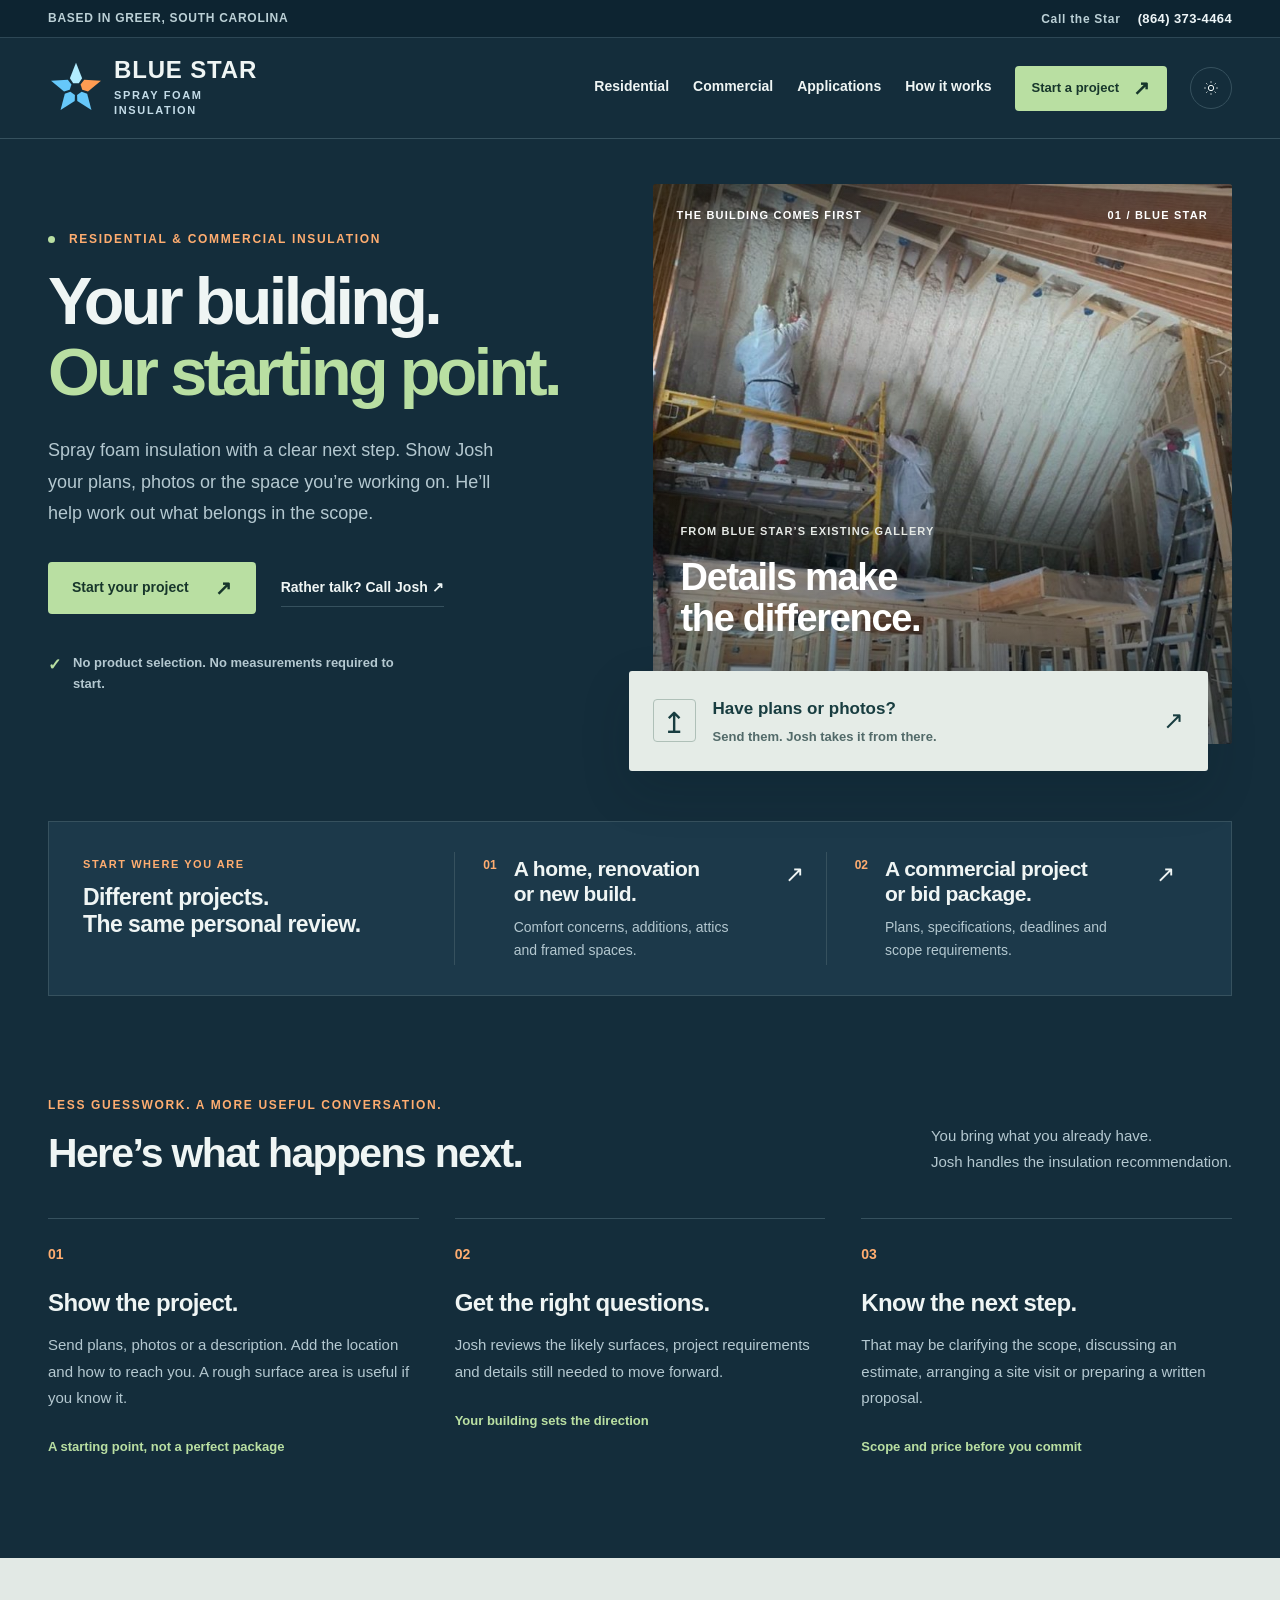
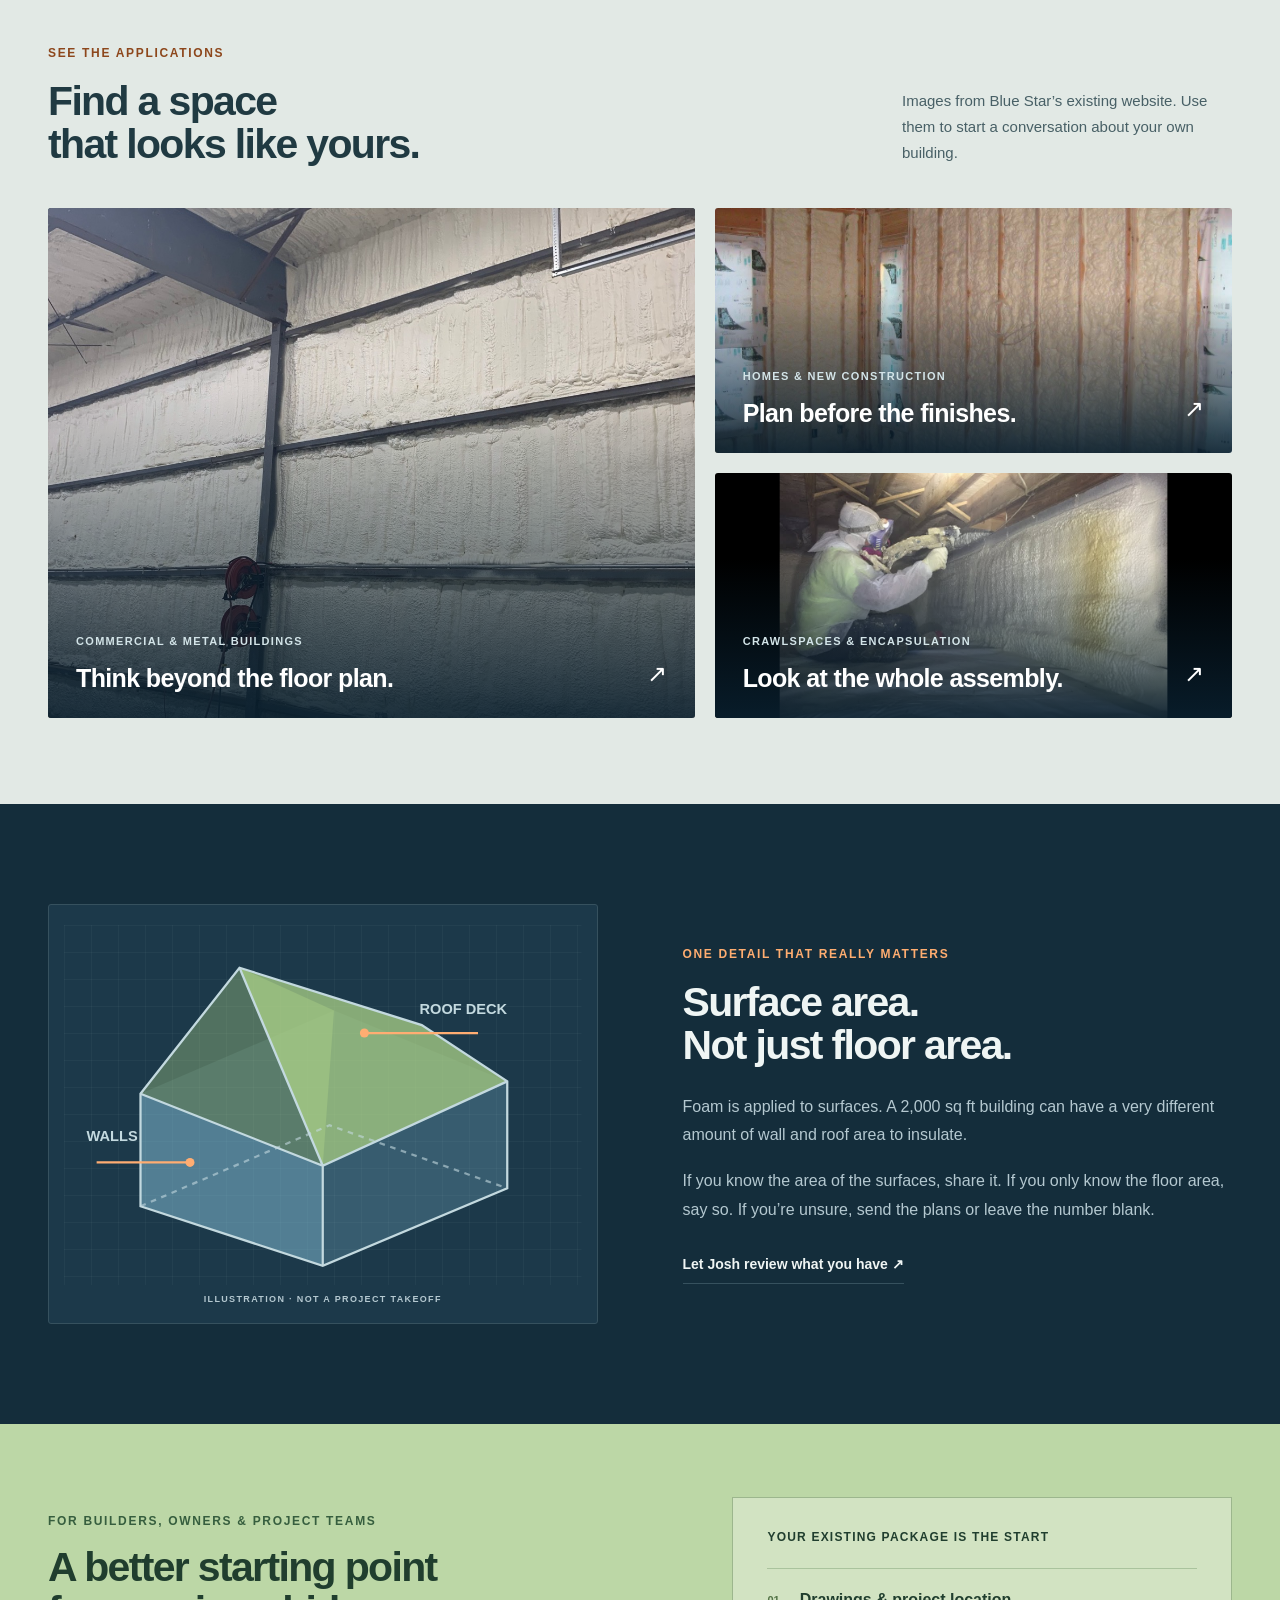
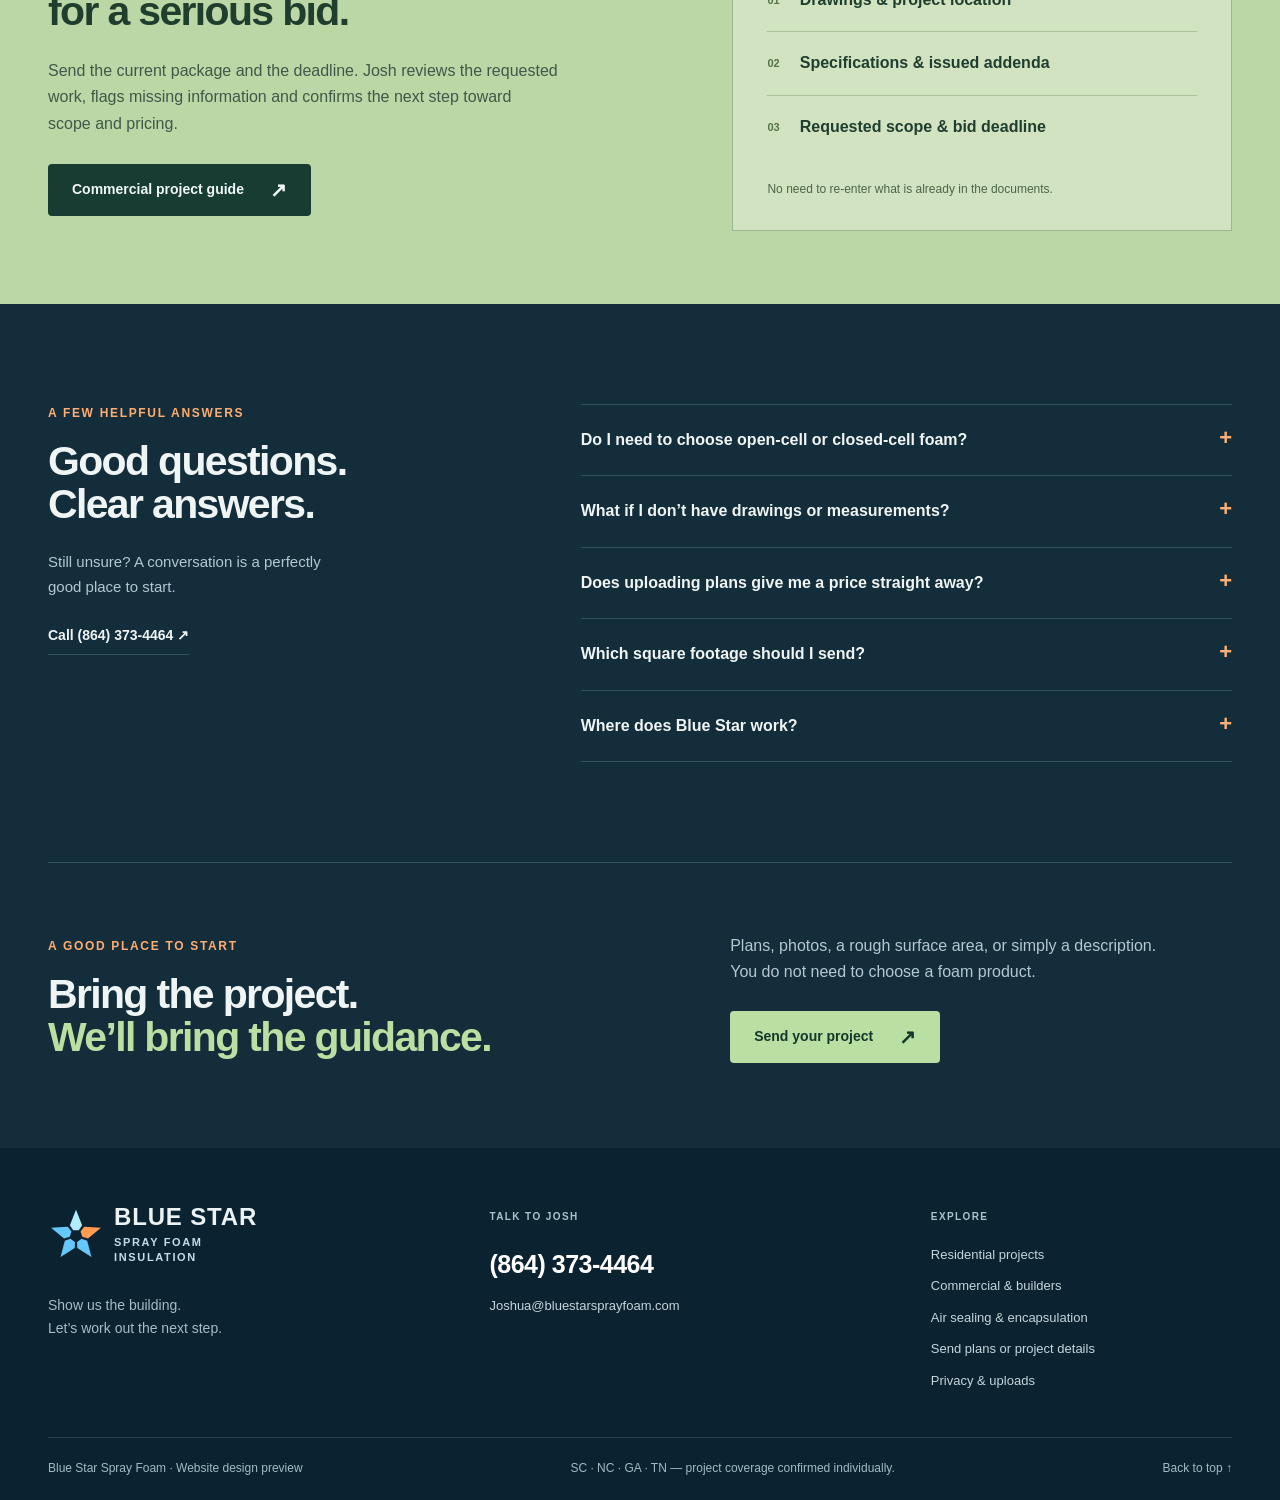
==== index.html @ 6551e92a "Build project-focused Blue Star website preview" ====
<!doctype html><html lang="en" data-theme="dark"><head><meta charset="utf-8"><meta name="viewport" content="width=device-width,initial-scale=1"><meta name="robots" content="noindex,nofollow"><meta name="theme-color" content="#142d3b"><title>Your building. Our starting point. | Blue Star Spray Foam Insulation</title><meta name="description" content="Spray foam insulation for homes and commercial projects. Send plans, photos or a description for Josh to review."><link rel="icon" href="assets/icon.svg"><link rel="stylesheet" href="styles.css"><link rel="canonical" href="https://cmcnosky.github.io/blue-star-spray-foam-preview/"><meta property="og:title" content="Your building. Our starting point. | Blue Star"><meta property="og:description" content="Spray foam insulation for homes and commercial projects. Send plans, photos or a description for Josh to review."><meta property="og:type" content="website"><meta property="og:image" content="https://cmcnosky.github.io/blue-star-spray-foam-preview/assets/share.png"><meta property="og:url" content="https://cmcnosky.github.io/blue-star-spray-foam-preview/"><meta name="twitter:card" content="summary_large_image"><script>try{if(localStorage.getItem('bs-preview-theme')==='light')document.documentElement.dataset.theme='light'}catch(e){}</script><script src="site.js" defer></script></head><body><a class="skip" href="#main">Skip to content</a><div class="utility"><div class="wrap"><span>BASED IN GREER, SOUTH CAROLINA</span><a href="tel:+18643734464">Call the Star <b>(864) 373-4464</b></a></div></div><header class="site-header"><div class="wrap nav-row"><a class="brand" href="./" aria-label="Blue Star Spray Foam Insulation home"><svg class="brand-mark" viewBox="0 0 64 64" aria-hidden="true"><path class="ray ray-0" d="M32 3 39 20.876 35.2 26.5 28.8 26.5 25 20.876Z" transform="rotate(0 32 33)"/><path class="ray ray-1" d="M32 3 39 20.876 35.2 26.5 28.8 26.5 25 20.876Z" transform="rotate(72 32 33)"/><path class="ray ray-2" d="M32 3 39 20.876 35.2 26.5 28.8 26.5 25 20.876Z" transform="rotate(144 32 33)"/><path class="ray ray-3" d="M32 3 39 20.876 35.2 26.5 28.8 26.5 25 20.876Z" transform="rotate(216 32 33)"/><path class="ray ray-4" d="M32 3 39 20.876 35.2 26.5 28.8 26.5 25 20.876Z" transform="rotate(288 32 33)"/></svg><span class="brand-words"><strong>BLUE STAR</strong><span>SPRAY FOAM<br>INSULATION</span></span></a><nav id="main-nav" aria-label="Main navigation"><a href="residential.html">Residential</a><a href="commercial.html">Commercial</a><a href="./#applications">Applications</a><a href="./#process">How it works</a><a class="mobile-project" href="project.html">Start your project ↗</a></nav><a class="button primary" href="project.html">Start a project <span aria-hidden="true">↗</span></a><button class="theme-toggle" aria-label="Use light colors" title="Change color theme"><svg viewBox="0 0 24 24" aria-hidden="true"><circle cx="12" cy="12" r="4"/><path d="M12 2v2m0 16v2M2 12h2m16 0h2M5 5l1.5 1.5m11 11L19 19M5 19l1.5-1.5m11-11L19 5"/></svg></button><button class="menu-toggle" aria-expanded="false" aria-controls="main-nav" aria-label="Open navigation"><span></span><span></span></button></div></header><main id="main"><div id="top"></div><section class="hero wrap"><div class="hero-copy"><p class="eyebrow"><i></i> RESIDENTIAL & COMMERCIAL INSULATION</p><h1>Your building.<br><span>Our starting point.</span></h1><p class="hero-lead">Spray foam insulation with a clear next step. Show Josh your plans, photos or the space you’re working on. He’ll help work out what belongs in the scope.</p><div class="actions"><a class="button primary" href="project.html">Start your project <span aria-hidden="true">↗</span></a><a class="text-link" href="tel:+18643734464">Rather talk? Call Josh ↗</a></div><div class="hero-note"><span class="check">✓</span><p>No product selection. No measurements required to start.</p></div></div><div class="hero-visual"><img src="assets/application.jpg" alt="Spray foam application in a tall timber-framed interior" width="1024" height="768" fetchpriority="high"><div class="photo-top"><span>THE BUILDING COMES FIRST</span><span>01 / BLUE STAR</span></div><div class="photo-bottom"><span>FROM BLUE STAR’S EXISTING GALLERY</span><strong>Details make<br>the difference.</strong></div><a class="photo-prompt" href="project.html"><span class="document-icon" aria-hidden="true">↥</span><span><b>Have plans or photos?</b><small>Send them. Josh takes it from there.</small></span><span aria-hidden="true">↗</span></a></div></section><section class="path-band wrap" aria-labelledby="path-title"><div class="path-intro"><p class="eyebrow">START WHERE YOU ARE</p><h2 id="path-title">Different projects.<br>The same personal review.</h2></div><a class="path-option" href="residential.html"><span class="path-num">01</span><div><h3>A home, renovation<br>or new build.</h3><p>Comfort concerns, additions, attics and framed spaces.</p></div><span aria-hidden="true">↗</span></a><a class="path-option" href="commercial.html"><span class="path-num">02</span><div><h3>A commercial project<br>or bid package.</h3><p>Plans, specifications, deadlines and scope requirements.</p></div><span aria-hidden="true">↗</span></a></section><section class="section wrap" id="process"><div class="section-heading"><div><p class="eyebrow">LESS GUESSWORK. A MORE USEFUL CONVERSATION.</p><h2>Here’s what happens next.</h2></div><p>You bring what you already have.<br>Josh handles the insulation recommendation.</p></div><div class="process-grid"><article><span class="step-no">01</span><h3>Show the project.</h3><p>Send plans, photos or a description. Add the location and how to reach you. A rough surface area is useful if you know it.</p><span class="process-tag">A starting point, not a perfect package</span></article><article><span class="step-no">02</span><h3>Get the right questions.</h3><p>Josh reviews the likely surfaces, project requirements and details still needed to move forward.</p><span class="process-tag">Your building sets the direction</span></article><article><span class="step-no">03</span><h3>Know the next step.</h3><p>That may be clarifying the scope, discussing an estimate, arranging a site visit or preparing a written proposal.</p><span class="process-tag">Scope and price before you commit</span></article></div></section><section class="gallery-section" id="applications"><div class="wrap"><div class="section-heading"><div><p class="eyebrow">SEE THE APPLICATIONS</p><h2>Find a space<br>that looks like yours.</h2></div><p>Images from Blue Star’s existing website. Use them to start a conversation about your own building.</p></div><div class="gallery-grid"><a class="gallery-card gallery-large" href="commercial.html"><img src="assets/metal-building.jpg" alt="Spray foam on the roof and walls of a metal-framed building" width="3024" height="4032" loading="lazy"><div><span>COMMERCIAL & METAL BUILDINGS</span><h3>Think beyond the floor plan.</h3><span aria-hidden="true">↗</span></div></a><a class="gallery-card" href="residential.html"><img src="assets/residential.jpg" alt="Spray foam between wood framing" width="1152" height="864" loading="lazy"><div><span>HOMES & NEW CONSTRUCTION</span><h3>Plan before the finishes.</h3><span aria-hidden="true">↗</span></div></a><a class="gallery-card" href="residential.html#crawlspaces"><img src="assets/crawlspace.jpg" alt="Insulation being applied along a crawlspace wall" width="1280" height="720" loading="lazy"><div><span>CRAWLSPACES & ENCAPSULATION</span><h3>Look at the whole assembly.</h3><span aria-hidden="true">↗</span></div></a></div></div></section><section class="surface-section wrap"><div class="surface-drawing" aria-label="Illustration highlighting exterior walls and the roof deck as possible insulation surfaces"><svg viewBox="0 0 460 320" role="img" aria-labelledby="surface-title"><title id="surface-title">Walls and roof surface area are different from the floor footprint</title><defs><pattern id="grid" width="24" height="24" patternUnits="userSpaceOnUse"><path d="M24 0H0V24" fill="none" stroke="currentColor" stroke-width=".4" opacity=".18"/></pattern></defs><rect width="460" height="320" fill="url(#grid)"/><path d="M68 150 240 76 394 139 230 214Z" fill="#8ec3cc" opacity=".12"/><path d="M68 150v100l162 53V214Z" fill="#87c4db" opacity=".5"/><path d="M230 214v89l164-69v-95Z" fill="#87c4db" opacity=".25"/><path d="M68 150 156 38 240 76 230 214Z" fill="#b4da8b" opacity=".35"/><path d="M156 38 318 89 394 139 230 214Z" fill="#b4da8b" opacity=".7"/><g fill="none" stroke="currentColor" stroke-width="2"><path d="M68 150v100l162 53 164-69v-95L318 89 156 38Z"/><path d="M68 150 230 214 394 139M156 38 230 214v89"/><path stroke-dasharray="5 5" opacity=".6" d="M68 250 236 178 394 234"/></g><path d="M267 96h101" stroke="#ffad72" stroke-width="2"/><circle cx="267" cy="96" r="4" fill="#ffad72"/><text x="316" y="79" fill="currentColor" font-size="13" font-weight="700">ROOF DECK</text><path d="M112 211H29" stroke="#ffad72" stroke-width="2"/><circle cx="112" cy="211" r="4" fill="#ffad72"/><text x="20" y="192" fill="currentColor" font-size="13" font-weight="700">WALLS</text></svg><span>ILLUSTRATION · NOT A PROJECT TAKEOFF</span></div><div><p class="eyebrow">ONE DETAIL THAT REALLY MATTERS</p><h2>Surface area.<br>Not just floor area.</h2><p>Foam is applied to surfaces. A 2,000 sq ft building can have a very different amount of wall and roof area to insulate.</p><p>If you know the area of the surfaces, share it. If you only know the floor area, say so. If you’re unsure, send the plans or leave the number blank.</p><a class="text-link" href="project.html">Let Josh review what you have ↗</a></div></section><section class="commercial-band"><div class="wrap commercial-band-grid"><div><p class="eyebrow">FOR BUILDERS, OWNERS & PROJECT TEAMS</p><h2>A better starting point<br>for a serious bid.</h2><p>Send the current package and the deadline. Josh reviews the requested work, flags missing information and confirms the next step toward scope and pricing.</p><a class="button ink" href="commercial.html">Commercial project guide <span aria-hidden="true">↗</span></a></div><div class="package-list"><span>YOUR EXISTING PACKAGE IS THE START</span><div><b>01</b> Drawings & project location</div><div><b>02</b> Specifications & issued addenda</div><div><b>03</b> Requested scope & bid deadline</div><small>No need to re-enter what is already in the documents.</small></div></div></section><section class="section wrap faq-section"><div><p class="eyebrow">A FEW HELPFUL ANSWERS</p><h2>Good questions.<br>Clear answers.</h2><p>Still unsure? A conversation is a perfectly good place to start.</p><a class="text-link" href="tel:+18643734464">Call (864) 373-4464 ↗</a></div><div class="faq-list"><details><summary>Do I need to choose open-cell or closed-cell foam?<span aria-hidden="true">+</span></summary><div><p>No. Share your building and your goal. Josh considers the assembly, available depth, moisture conditions and any project requirements before recommending an approach.</p></div></details><details><summary>What if I don’t have drawings or measurements?<span aria-hidden="true">+</span></summary><div><p>Start with a short description and your project location. Photos can help, but you can begin without them. Josh will explain what information is useful next.</p></div></details><details><summary>Does uploading plans give me a price straight away?<span aria-hidden="true">+</span></summary><div><p>No. Plans begin the review. Josh checks the scope and missing details before discussing a useful estimate, arranging a site visit or preparing a written proposal. Uploading files does not reserve a date.</p></div></details><details><summary>Which square footage should I send?<span aria-hidden="true">+</span></summary><div><p>If you know it, send the combined area of the surfaces you want insulated—such as walls and a roof deck or ceiling. Building floor area is different. If your number is floor area, label it that way; if you are unsure, leave the area blank.</p></div></details><details><summary>Where does Blue Star work?<span aria-hidden="true">+</span></summary><div><p>Blue Star is based in Greer, South Carolina. Its published service area includes South Carolina, North Carolina, Georgia and Tennessee. Send the project location so travel, coverage and availability can be confirmed.</p></div></details></div></section><section class="closing wrap"><div><p class="eyebrow">A GOOD PLACE TO START</p><h2>Bring the project.<br><span>We’ll bring the guidance.</span></h2></div><div><p>Plans, photos, a rough surface area, or simply a description. You do not need to choose a foam product.</p><a class="button primary" href="project.html">Send your project <span aria-hidden="true">↗</span></a></div></section></main><footer class="site-footer"><div class="wrap footer-top"><div><a class="brand" href="./" aria-label="Blue Star Spray Foam Insulation home"><svg class="brand-mark" viewBox="0 0 64 64" aria-hidden="true"><path class="ray ray-0" d="M32 3 39 20.876 35.2 26.5 28.8 26.5 25 20.876Z" transform="rotate(0 32 33)"/><path class="ray ray-1" d="M32 3 39 20.876 35.2 26.5 28.8 26.5 25 20.876Z" transform="rotate(72 32 33)"/><path class="ray ray-2" d="M32 3 39 20.876 35.2 26.5 28.8 26.5 25 20.876Z" transform="rotate(144 32 33)"/><path class="ray ray-3" d="M32 3 39 20.876 35.2 26.5 28.8 26.5 25 20.876Z" transform="rotate(216 32 33)"/><path class="ray ray-4" d="M32 3 39 20.876 35.2 26.5 28.8 26.5 25 20.876Z" transform="rotate(288 32 33)"/></svg><span class="brand-words"><strong>BLUE STAR</strong><span>SPRAY FOAM<br>INSULATION</span></span></a><p>Show us the building.<br>Let’s work out the next step.</p></div><div><span class="eyebrow">TALK TO JOSH</span><a class="footer-phone" href="tel:+18643734464">(864) 373-4464</a><a href="mailto:Joshua@bluestarsprayfoam.com">Joshua@bluestarsprayfoam.com</a></div><div><span class="eyebrow">EXPLORE</span><a href="residential.html">Residential projects</a><a href="commercial.html">Commercial & builders</a><a href="residential.html#air-sealing">Air sealing & encapsulation</a><a href="project.html">Send plans or project details</a><a href="privacy.html">Privacy & uploads</a></div></div><div class="wrap footer-bottom"><span>Blue Star Spray Foam · Website design preview</span><span>SC · NC · GA · TN — project coverage confirmed individually.</span><a href="#top">Back to top ↑</a></div></footer><div class="mobile-dock"><a href="tel:+18643734464">Call Josh</a><a href="project.html">Start your project ↗</a></div></body></html>
---- styles.css ----
:root{--bg:#142d3b;--panel:#1c394a;--panel-2:#254756;--text:#eff5f4;--muted:#b4c8d0;--line:#36515e;--mint:#b9dfa2;--mint-ink:#17362b;--orange:#ffad70;--blue:#6bc8ef;--light-panel:#e2e9e5;--light-ink:#203a42;--shadow:0 20px 50px #0718212a;--radius:4px;color-scheme:dark}*{box-sizing:border-box}html{scroll-behavior:smooth;scroll-padding-top:116px}body{margin:0;background:var(--bg);color:var(--text);font:16px/1.65 -apple-system,BlinkMacSystemFont,'Segoe UI',Arial,sans-serif;-webkit-font-smoothing:antialiased}a{color:inherit;text-decoration:none}button,input,textarea{font:inherit}button,a{-webkit-tap-highlight-color:transparent}a,button,summary{touch-action:manipulation}button{cursor:pointer}a:focus-visible,button:focus-visible,summary:focus-visible{outline:3px solid var(--orange);outline-offset:5px}img{display:block;width:100%;max-width:100%;object-fit:cover}button{color:inherit}h1,h2,h3,p{margin:0}h1,h2,h3{font-family:'Avenir Next','Segoe UI',Arial,sans-serif;line-height:1.06;font-weight:650}h1{font-size:clamp(44px,5.2vw,76px);letter-spacing:-.055em}h2{font-size:clamp(32px,3.2vw,48px);letter-spacing:-.04em}h3{font-size:25px;letter-spacing:-.025em;line-height:1.2}p{color:var(--muted)}button{border:0}.wrap{width:min(1280px,calc(100% - 96px));margin-inline:auto}.eyebrow{font-size:11px;letter-spacing:.14em;font-weight:800;line-height:1.5;color:var(--orange);margin-bottom:18px}.eyebrow i{display:inline-block;width:7px;height:7px;margin-right:9px;background:var(--mint);border-radius:50%}.skip{position:absolute;left:12px;top:-70px;padding:12px;background:var(--mint);color:var(--mint-ink);z-index:100}.skip:focus{top:10px}.utility{background:#0d2431;border-bottom:1px solid #2d4755;color:#bbd0d6;font-size:11px;letter-spacing:.06em;font-weight:600}.utility .wrap{display:flex;justify-content:space-between;align-items:center;min-height:37px}.utility b{font-size:13px;color:#edf5f7;margin-left:13px;letter-spacing:.03em}.site-header{position:sticky;top:0;z-index:40;background:var(--bg);border-bottom:1px solid var(--line)}.nav-row{display:flex;align-items:center;gap:23px;min-height:100px}.brand{display:inline-flex;align-items:center;gap:10px;flex-shrink:0;line-height:1}.brand-mark{width:56px;height:56px;flex-shrink:0;overflow:visible}.ray{fill:#66c8fa}.ray-0{fill:#b1edff}.ray-1{fill:#ff9c52}.brand-words{display:flex;flex-direction:column;gap:6px}.brand-words strong{font-family:Eurostile,'DIN Alternate',Bahnschrift,Arial,sans-serif;font-size:24px;font-weight:700;letter-spacing:.035em;white-space:nowrap}.brand-words>span{font-size:9.5px;font-weight:800;line-height:1.34;letter-spacing:.15em;color:#c4dce8}.nav-row nav{margin-left:auto;display:flex;gap:24px;align-items:center}.nav-row nav a{font-size:13px;font-weight:650;padding:12px 0;border-bottom:2px solid transparent;white-space:nowrap}.nav-row nav a:hover,.nav-row nav a[aria-current]{color:var(--mint);border-color:var(--mint)}.button{min-height:52px;padding:15px 23px;display:inline-flex;justify-content:space-between;align-items:center;gap:26px;border:1px solid transparent;border-radius:var(--radius);font-size:14px;font-weight:750;line-height:1.4;transition:background .2s,transform .2s}.button:hover{transform:translateY(-2px)}.button span{font-size:20px;line-height:1}.primary{color:var(--mint-ink);background:var(--mint)}.primary:hover{background:#d0edbf}.ink{color:#eef8f4;background:#183c32}.ink:hover{background:#285246}.outline{border-color:var(--line);color:var(--text);background:transparent}.nav-row>.button{min-height:45px;padding:11px 16px;gap:14px;font-size:12px}.theme-toggle{padding:8px;line-height:0;border:1px solid var(--line);border-radius:50%;background:transparent;flex:0 0 33px;width:33px;height:33px}.theme-toggle svg{stroke:currentColor;stroke-width:1.5;fill:none;width:16px;height:16px}.menu-toggle{display:none;min-width:38px;height:40px;background:none;padding:8px}.menu-toggle span{display:block;height:2px;background:currentColor;margin:6px 0}.mobile-project{display:none!important}.hero{display:grid;grid-template-columns:1fr 1.03fr;gap:42px;padding-top:45px;padding-bottom:72px;align-items:stretch}.hero-copy{padding-top:46px;padding-bottom:42px;position:relative}.hero h1 span{color:var(--mint)}.hero-lead{font-size:18px;max-width:470px;line-height:1.75;margin-top:28px}.actions{display:flex;align-items:center;gap:25px;flex-wrap:wrap;margin-top:32px}.text-link{display:inline-block;font-size:14px;font-weight:700;border-bottom:1px solid var(--line);padding:7px 0}.text-link:hover{color:var(--orange);border-color:currentColor}.hero-note{display:flex;align-items:start;gap:12px;margin-top:38px;font-size:12px;font-weight:600;max-width:350px;line-height:1.65}.check{color:var(--mint);font-size:16px}.hero-visual{position:relative;min-height:560px;margin-bottom:5px}.hero-visual>img{height:100%;position:absolute;border-radius:3px;object-position:46% center}.hero-visual:after{content:'';position:absolute;inset:0;background:linear-gradient(180deg,#0b25315e 0,transparent 25%,#091e2d99 100%);border-radius:3px;pointer-events:none}.photo-top{position:absolute;left:24px;right:24px;top:22px;display:flex;justify-content:space-between;gap:16px;z-index:1;font-size:9px;font-weight:800;letter-spacing:.11em;color:#fff}.photo-bottom{position:absolute;left:28px;bottom:105px;z-index:1}.photo-bottom>span{font-size:9px;font-weight:700;letter-spacing:.1em;color:#e4e8e4}.photo-bottom strong{display:block;margin-top:14px;font-size:38px;line-height:1.08;letter-spacing:-.035em;color:#fff;font-weight:600}.photo-prompt{position:absolute;z-index:2;bottom:-27px;left:-24px;right:24px;display:flex;align-items:center;gap:17px;padding:24px;background:#e5ece7;color:#183d40;border-radius:3px;box-shadow:var(--shadow)}.photo-prompt>span:last-child{margin-left:auto;font-size:25px}.photo-prompt b{font-size:17px;font-weight:750}.photo-prompt small{display:block;font-size:12px;font-weight:600;color:#526a69;margin-top:3px}.document-icon{width:43px;height:43px;border:1px solid #afc0b8;border-radius:4px;display:grid;place-items:center;font-size:29px;flex-shrink:0}.path-band{display:grid;grid-template-columns:1fr 1fr 1fr;gap:0;background:var(--panel);border:1px solid var(--line);padding:30px 34px}.path-intro{padding:4px 24px 0 0}.path-intro .eyebrow{font-size:9px;margin-bottom:11px}.path-intro h2{font-size:23px;line-height:1.2;letter-spacing:-.025em}.path-option{display:flex;gap:17px;padding:4px 22px 4px 28px;border-left:1px solid var(--line);transition:background .2s}.path-option:hover h3{color:var(--mint)}.path-num{font-size:12px;color:var(--orange);font-weight:700}.path-option h3{font-size:21px}.path-option p{font-size:12px;line-height:1.6;margin-top:10px;max-width:235px}.path-option>span:last-child{font-size:23px;margin-left:auto}.section{padding-block:100px}.section-heading{display:flex;justify-content:space-between;align-items:end;gap:45px;margin-bottom:42px}.section-heading>p{max-width:330px;font-size:15px;line-height:1.75}.section-heading h2{max-width:670px}.process-grid{display:grid;grid-template-columns:repeat(3,1fr);gap:36px}.process-grid article{border-top:1px solid var(--line);padding-top:22px}.step-no{display:inline-block;font-size:14px;font-weight:700;color:var(--orange);margin-bottom:23px}.process-grid h3{font-size:24px;margin-bottom:15px}.process-grid p{font-size:15px;line-height:1.75}.process-tag{display:block;margin-top:25px;font-size:11px;color:var(--mint);font-weight:650}.gallery-section{background:var(--light-panel);color:var(--light-ink);padding-block:86px}.gallery-section p{color:#486066}.gallery-section .eyebrow{color:#8d471c}.gallery-grid{display:grid;grid-template-columns:1.25fr 1fr;grid-template-rows:245px 245px;gap:20px}.gallery-card{position:relative;overflow:hidden;border-radius:3px;background:#28424b;color:#fff}.gallery-large{grid-row:1/3}.gallery-card>img{height:100%;transition:transform .45s}.gallery-card:hover>img{transform:scale(1.025)}.gallery-card:after{content:'';position:absolute;inset:0;background:linear-gradient(0deg,#091f2ee8 0,transparent 65%)}.gallery-card>div{position:absolute;z-index:2;bottom:25px;left:28px;right:28px}.gallery-card div>span:first-child{font-size:10px;letter-spacing:.12em;font-weight:750;color:#d3e4e8}.gallery-card h3{margin-top:10px;max-width:90%;font-size:25px}.gallery-card div>span:last-child{position:absolute;right:0;bottom:0;font-size:24px}.gallery-large>img{object-position:center 45%}.surface-section{display:grid;grid-template-columns:1fr 1fr;gap:85px;align-items:center;padding-block:100px}.surface-drawing{border:1px solid var(--line);border-radius:3px;color:#c3d9df;padding:20px 15px 16px;background:var(--panel)}.surface-drawing svg{display:block;width:100%;height:auto}.surface-drawing>span{display:block;text-align:center;font-size:9px;letter-spacing:.15em;font-weight:700;color:var(--muted);padding-top:7px}.surface-section h2{margin-bottom:25px}.surface-section p:not(.eyebrow){margin-bottom:17px;line-height:1.8}.surface-section .text-link{margin-top:4px}.commercial-band{background:#bcd7a6;color:#203e2e;padding-block:73px}.commercial-band .eyebrow{color:#365e3e}.commercial-band p{color:#3e5948;max-width:510px;margin-top:25px;margin-bottom:27px}.commercial-band .eyebrow{margin-top:0;margin-bottom:16px}.commercial-band-grid{display:grid;grid-template-columns:1.2fr 1fr;gap:85px;align-items:center}.package-list{padding:30px 34px;background:#d2e3c2;border:1px solid #9cb68d}.package-list>span{display:block;font-size:10px;font-weight:800;letter-spacing:.1em;margin-bottom:20px}.package-list>div{display:flex;gap:20px;padding-block:18px;border-top:1px solid #aac39d;font-size:16px;font-weight:650}.package-list b{font-size:11px;margin-top:4px;color:#547447}.package-list small{display:block;margin-top:22px;font-size:12px;color:#4c654a}.faq-section{display:grid;grid-template-columns:.82fr 1.18fr;gap:80px}.faq-section>div:first-child>p:not(.eyebrow){margin-top:23px;max-width:310px;font-size:15px}.faq-section>div:first-child .text-link{margin-top:18px}.faq-list details{border-top:1px solid var(--line)}.faq-list details:last-child{border-bottom:1px solid var(--line)}.faq-list summary{padding:22px 0;font-size:16px;font-weight:650;display:flex;justify-content:space-between;gap:25px;cursor:pointer;list-style:none}.faq-list summary::-webkit-details-marker{display:none}.faq-list summary span{color:var(--orange);font-size:22px;line-height:1;flex-shrink:0}.faq-list details[open] summary span{transform:rotate(45deg)}.faq-list details>div{padding:0 25px 24px 0;font-size:14px;line-height:1.8}.closing{border-top:1px solid var(--line);display:grid;grid-template-columns:1.2fr 1fr;gap:80px;padding-block:70px 85px;align-items:center}.closing h2 span{color:var(--mint)}.closing p:not(.eyebrow){max-width:430px;font-size:16px;margin-bottom:25px}.site-footer{background:#0b2330;color:#eaf2f3;padding-top:57px}.footer-top{display:grid;grid-template-columns:1fr 1fr .8fr;gap:65px;padding-bottom:46px}.footer-top p{font-size:14px;color:#a6bdc6;margin-top:23px}.footer-top .eyebrow{display:block;font-size:10px;color:#abc3cc;margin-top:4px;margin-bottom:20px}.footer-top>div>a:not(.brand){display:block;color:#c5d5db;font-size:13px;margin-top:10px;overflow-wrap:anywhere}.footer-top>div>a.footer-phone{color:#fff;font-size:25px;font-weight:650;letter-spacing:-.02em}.footer-bottom{display:flex;justify-content:space-between;gap:20px;padding-block:21px;border-top:1px solid #274352;color:#a2bac5;font-size:10px}.mobile-dock{display:none}.page-intro{padding-top:35px;padding-bottom:48px;max-width:1280px}.back-link{display:inline-block;color:var(--muted);font-size:12px;font-weight:600;margin-bottom:40px}.page-intro h1{font-size:clamp(40px,4.8vw,66px);max-width:850px}.page-intro h1 span{color:var(--mint)}.page-intro>p:last-child{max-width:690px;font-size:18px;margin-top:27px;line-height:1.75}.page-intro .eyebrow{margin-bottom:20px}.summary-actions{display:flex;gap:25px;align-items:center;margin-bottom:55px}.summary-actions p{font-size:13px;max-width:350px}.summary-actions p a{color:var(--text);text-decoration:underline}.scope-pair{display:grid;grid-template-columns:1fr 1fr;gap:22px}.scope-pair article{padding:38px;background:var(--panel);border:1px solid var(--line)}.scope-pair article:last-child{background:var(--light-panel);color:var(--light-ink)}.scope-pair article:last-child .eyebrow{color:#864d22}.scope-pair article:last-child p{color:#486066}.scope-pair h2{font-size:33px}.scope-pair ul{padding-left:19px;margin:25px 0;line-height:1.8;font-size:16px}.scope-pair li{margin-bottom:12px}.scope-pair p:last-child{font-size:13px}.commercial-photo{display:grid;grid-template-columns:.9fr 1.1fr;gap:60px;align-items:center;padding-top:70px}.commercial-photo img{height:350px;object-position:center 40%}.commercial-photo h2{margin-bottom:25px}.commercial-photo p:not(.eyebrow){max-width:500px}.detail-grid{display:grid;grid-template-columns:repeat(3,1fr);gap:35px}.detail-grid article{border-top:1px solid var(--line);padding-top:22px}.detail-grid article>span{display:block;font-size:10px;font-weight:800;color:var(--orange);letter-spacing:.1em;margin-bottom:22px}.detail-grid h3{font-size:24px;margin-bottom:17px}.detail-grid p{font-size:15px}.residential-lead{display:grid;grid-template-columns:1.1fr 1fr;gap:65px;align-items:center;padding-block:10px 25px}.residential-lead img{height:420px}.residential-lead h2{margin-bottom:23px}.residential-lead p:not(.eyebrow){margin-bottom:25px}.small-note{font-size:12px;margin-top:17px}.intake-layout{display:grid;grid-template-columns:minmax(0,1.7fr) minmax(0,.9fr);gap:45px;align-items:start;padding-bottom:90px}.intake-main{min-width:0}.intake-status{display:flex;gap:10px;align-items:center;padding:13px 19px;background:#203f4e;border:1px solid #3a5966;border-bottom:0;border-radius:4px 4px 0 0;font-size:11px;font-weight:650}.intake-status p{color:#c2d7de}.status-dot{width:6px;height:6px;background:var(--mint);border-radius:50%;flex-shrink:0}#project-intake{width:100%;border:1px solid var(--line);height:1600px;background:#132e3d;display:block;border-radius:0 0 4px 4px}#intake-loading{padding:16px;background:var(--panel);font-size:13px;color:var(--muted)}.form-fallback{display:flex;flex-direction:column;gap:5px;padding:19px 2px;font-size:12px}.form-fallback strong{font-weight:600;color:var(--muted)}.form-fallback a{color:var(--mint);text-decoration:underline;text-underline-offset:3px}.form-fallback span{color:var(--muted);font-size:11px}.intake-aside{padding:32px;background:var(--panel);border:1px solid var(--line);position:sticky;top:130px}.intake-aside h2{font-size:28px;line-height:1.15}.intake-aside ol{list-style:none;counter-reset:next;padding:0;margin:30px 0}.intake-aside li{counter-increment:next;padding:0 0 24px 35px;position:relative}.intake-aside li:before{content:'0' counter(next);position:absolute;top:0;left:0;color:var(--orange);font-size:11px;font-weight:800}.intake-aside b{font-size:14px}.intake-aside li span{display:block;font-size:12px;color:var(--muted);line-height:1.65;margin-top:6px}.aside-call{border-top:1px solid var(--line);padding-top:24px}.aside-call>span{font-size:12px;font-weight:700}.aside-call a{display:block;font-size:22px;letter-spacing:-.025em;color:var(--mint);margin-top:5px}.aside-call p{font-size:12px;margin-top:10px}.prose{max-width:850px;padding-bottom:80px}.prose h2{font-size:27px;margin:20px 0 18px}.prose p{margin-bottom:22px}.prose a{text-decoration:underline;text-underline-offset:3px;color:var(--mint)}.error-actions{display:flex;gap:18px;padding-bottom:100px}
html[data-theme=light]{--bg:#edf1ec;--panel:#e1e9e3;--panel-2:#cfded8;--text:#173544;--muted:#4a6470;--line:#c1d0cb;--mint:#c4dda8;--mint-ink:#17382c;--orange:#984b1b;--blue:#147eb9;--light-panel:#d6e3de;--light-ink:#203a42;color-scheme:light}html[data-theme=light] .brand-mark .ray{fill:#147eb9}html[data-theme=light] .brand-mark .ray-0{fill:#169abb}html[data-theme=light] .brand-mark .ray-1{fill:#e77b2d}html[data-theme=light] .brand-words>span{color:#3d5d70}html[data-theme=light] .hero h1 span,html[data-theme=light] .page-intro h1 span,html[data-theme=light] .closing h2 span{color:#32724e}html[data-theme=light] .process-tag,html[data-theme=light] .prose a,html[data-theme=light] .form-fallback a,html[data-theme=light] .aside-call a{color:#285e41}html[data-theme=light] .surface-drawing{color:#345765}html[data-theme=light] .site-footer .brand-words>span{color:#c4dce8}html[data-theme=light] .site-footer .ray{fill:#66c8fa}html[data-theme=light] .site-footer .ray-0{fill:#b1edff}html[data-theme=light] .site-footer .ray-1{fill:#ff9c52}html[data-theme=light] .nav-row nav a:hover,html[data-theme=light] .nav-row nav a[aria-current]{color:#285e41;border-color:#285e41}
@media(min-width:1600px){.hero{gap:65px}.hero h1{font-size:82px}}
@media(max-width:1180px){.wrap{width:calc(100% - 64px)}.nav-row{gap:18px}.nav-row nav{gap:18px}.nav-row nav a{font-size:12px}.brand-mark{width:49px;height:49px}.brand-words strong{font-size:21px}.brand-words>span{font-size:9px}.nav-row>.button{padding-inline:13px}.hero{gap:32px}.hero h1{font-size:62px}.hero-copy{padding-top:35px}.hero-visual{min-height:530px}.hero-lead{font-size:17px}.actions{gap:17px}.hero .text-link{font-size:12px}.path-band{padding:26px}.path-intro h2{font-size:21px}.path-option{padding-inline:22px 5px;gap:12px}.path-option h3{font-size:18px}.path-option p{font-size:11px}.path-num{font-size:10px}.surface-section,.commercial-band-grid,.faq-section{gap:50px}}
@media(max-width:960px){.nav-row nav{position:absolute;left:0;right:0;top:100%;margin:0;display:none;background:var(--bg);padding:18px 32px 26px;border-bottom:1px solid var(--line);box-shadow:var(--shadow)}.nav-row nav.open{display:grid;grid-template-columns:1fr 1fr;gap:10px 25px}.nav-row nav a{font-size:15px}.mobile-project{display:block!important}.nav-row>.button{margin-left:auto}.menu-toggle{display:block}.hero{grid-template-columns:1fr 1fr;gap:28px}.hero h1{font-size:51px}.hero-lead{font-size:16px}.hero-copy{padding-top:25px}.hero-visual{min-height:530px}.photo-top>span:last-child{display:none}.photo-bottom strong{font-size:31px}.photo-prompt{padding:20px 17px;left:-16px;right:15px;gap:12px}.photo-prompt b{font-size:15px}.photo-prompt small{font-size:11px}.document-icon{width:35px;height:35px;font-size:24px}.path-band{grid-template-columns:1fr 1fr}.path-intro{grid-column:1/-1;padding:0 0 25px}.path-intro h2{font-size:26px}.path-intro br{display:none}.path-option{padding:6px 18px 6px 0;border-left:0}.path-option:last-child{border-left:1px solid var(--line);padding-left:25px}.path-option h3{font-size:21px}.path-option p{font-size:13px}.section{padding-block:75px}.section-heading{gap:35px}.section-heading>p{max-width:260px}.process-grid{gap:25px}.process-grid h3{font-size:22px}.process-grid p{font-size:14px}.surface-section{gap:35px;padding-block:75px}.commercial-band-grid{gap:40px}.package-list{padding:24px}.package-list>div{font-size:14px}.faq-section{gap:45px}.footer-top{gap:30px}.footer-top>div>a.footer-phone{font-size:23px}.intake-layout{gap:25px;grid-template-columns:minmax(0,1.5fr) minmax(0,1fr)}.intake-aside{padding:25px}.intake-aside h2{font-size:25px}.commercial-photo{gap:40px}.detail-grid{gap:25px}.residential-lead{gap:35px}}
@media(max-width:700px){html{scroll-padding-top:85px}.wrap{width:calc(100% - 36px)}.utility .wrap>span{display:none}.utility .wrap{justify-content:center;min-height:32px;font-size:10px}.utility b{font-size:12px}.nav-row{min-height:85px;gap:12px}.brand{gap:7px}.brand-mark{width:40px;height:40px}.brand-words{gap:4px}.brand-words strong{font-size:18px}.brand-words>span{font-size:8.5px;letter-spacing:.1em;line-height:1.28}.nav-row>.button{display:none}.theme-toggle{margin-left:auto}.menu-toggle{width:36px;flex-shrink:0}.nav-row nav{padding-inline:18px}.hero{grid-template-columns:1fr;padding-top:35px;padding-bottom:55px;gap:32px}.hero-copy{padding-top:0;padding-bottom:0}.hero .eyebrow{font-size:10px;margin-bottom:21px}.hero h1{font-size:clamp(44px,10vw,64px);letter-spacing:-.05em}.hero-lead{margin-top:24px;max-width:530px;font-size:17px;line-height:1.7}.actions{gap:20px;margin-top:26px}.hero .text-link{font-size:13px}.hero-note{margin-top:22px;font-size:12px;max-width:100%}.hero-visual{min-height:420px;margin:0 0 10px}.hero-visual>img{object-position:center}.photo-top{left:20px;top:20px;font-size:9px}.photo-top>span:last-child{display:block}.photo-bottom{left:22px;bottom:100px}.photo-bottom strong{font-size:35px}.photo-prompt{left:12px;right:12px;bottom:-15px;padding:19px;gap:13px}.photo-prompt b{font-size:15px}.photo-prompt small{font-size:11px}.path-band{padding:25px;grid-template-columns:1fr}.path-intro{padding-bottom:24px}.path-intro h2{font-size:25px}.path-intro br{display:block}.path-option,.path-option:last-child{border-left:0;border-top:1px solid var(--line);padding:24px 0 0;margin-top:0;gap:18px}.path-option:last-child{margin-top:24px}.path-option h3{font-size:23px}.path-option p{font-size:14px;max-width:260px}.path-num{font-size:11px}.section{padding-block:65px}.section-heading{display:block;margin-bottom:32px}.section-heading>p{max-width:100%;margin-top:22px;font-size:15px}.eyebrow{font-size:10px;margin-bottom:15px}h2{font-size:35px}.process-grid{grid-template-columns:1fr;gap:30px}.process-grid article{display:grid;grid-template-columns:35px 1fr;column-gap:15px;padding-top:25px}.step-no{grid-column:1;grid-row:1/4;margin:2px 0}.process-grid h3,.process-grid p,.process-tag{grid-column:2}.process-grid h3{font-size:25px;margin-bottom:12px}.process-grid p{font-size:15px}.process-tag{font-size:11px;margin-top:16px}.gallery-section{padding-block:60px}.gallery-grid{grid-template-columns:1fr;grid-template-rows:370px 265px 265px;gap:15px}.gallery-large{grid-row:auto}.gallery-card>div{left:23px;right:23px;bottom:23px}.gallery-card h3{font-size:26px}.gallery-card div>span:first-child{font-size:10px}.surface-section{display:flex;flex-direction:column-reverse;gap:32px;padding-block:65px}.surface-drawing{width:100%}.surface-section h2{font-size:39px;margin-bottom:22px}.surface-section p:not(.eyebrow){font-size:16px}.commercial-band{padding-block:60px}.commercial-band-grid{grid-template-columns:1fr;gap:35px}.commercial-band h2{font-size:36px}.commercial-band p{font-size:16px}.package-list>div{font-size:16px;gap:20px}.package-list>span{font-size:10px}.faq-section{display:block}.faq-list{margin-top:35px}.faq-section>div:first-child>p:not(.eyebrow){max-width:100%}.faq-list summary{font-size:16px;padding-block:23px}.faq-list details>div{font-size:15px}.closing{grid-template-columns:1fr;gap:27px;padding-block:50px 62px}.closing h2{font-size:35px}.closing p:not(.eyebrow){font-size:16px}.site-footer{padding-top:45px;padding-bottom:70px}.footer-top{grid-template-columns:1fr 1fr;gap:35px 20px;padding-bottom:35px}.footer-top>div:first-child{grid-column:1/-1;display:flex;gap:25px;justify-content:space-between;align-items:center}.footer-top>div:first-child p{margin:0;font-size:12px;max-width:160px}.footer-top>div>a.footer-phone{font-size:19px}.footer-top>div>a:not(.brand){font-size:11px}.footer-top .eyebrow{font-size:9px;margin-bottom:15px}.footer-bottom{display:flex;flex-wrap:wrap;gap:15px;font-size:10px}.footer-bottom>span:nth-child(2){flex-basis:100%;order:2;max-width:260px}.footer-bottom>a{margin-left:auto}.mobile-dock{position:fixed;z-index:45;bottom:0;left:0;right:0;display:grid;grid-template-columns:1fr 1.6fr;padding:9px 18px max(9px,env(safe-area-inset-bottom));background:var(--bg);border-top:1px solid var(--line);box-shadow:0 -4px 18px #081b2220;gap:10px}.mobile-dock a{border:1px solid var(--line);padding:11px 8px;text-align:center;font-size:13px;font-weight:750;border-radius:3px;line-height:1.4}.mobile-dock a:last-child{background:var(--mint);color:var(--mint-ink);border-color:var(--mint)}.page-intro{padding-top:25px;padding-bottom:32px}.back-link{margin-bottom:28px;font-size:12px}.page-intro h1{font-size:43px}.page-intro>p:last-child{font-size:17px;margin-top:24px}.summary-actions{display:block;margin-bottom:35px}.summary-actions>p{margin-top:20px;font-size:14px}.scope-pair{grid-template-columns:1fr;gap:17px}.scope-pair article{padding:27px}.scope-pair h2{font-size:31px}.scope-pair ul{font-size:15px}.scope-pair p:last-child{font-size:13px}.commercial-photo{grid-template-columns:1fr;gap:30px;padding-top:45px}.commercial-photo img{height:330px}.commercial-photo h2{font-size:36px}.detail-grid{grid-template-columns:1fr;gap:30px}.detail-grid h3{font-size:25px}.detail-grid p{font-size:16px}.residential-lead{grid-template-columns:1fr;gap:30px;padding-block:0}.residential-lead img{height:300px}.residential-lead h2{font-size:36px}.intake-layout{display:flex;flex-direction:column;gap:30px;padding-bottom:60px}.intake-main,.intake-aside{width:100%}.intake-aside{position:static;padding:27px}.intake-aside h2{font-size:29px}.intake-status{padding-inline:13px;font-size:11px}.prose{padding-bottom:55px}.prose h2{font-size:26px}.prose p{font-size:16px}.error-actions{flex-wrap:wrap;padding-bottom:60px}}
@media(max-width:370px){.wrap{width:calc(100% - 28px)}.nav-row{gap:8px}.brand-mark{width:36px;height:36px}.brand-words strong{font-size:17px}.brand-words>span{font-size:8px}.hero h1{font-size:42px}.hero .actions{display:block}.hero .text-link{margin-top:15px}.hero-visual{min-height:365px}.photo-prompt{padding:15px;left:8px;right:8px;gap:10px}.photo-prompt b{font-size:14px}.photo-prompt small{font-size:10px}.document-icon{width:31px;height:34px}.photo-top>span:last-child{display:none}.path-band{padding:23px}.path-option h3{font-size:21px}.footer-top>div:first-child{display:block}.footer-top>div:first-child p{margin-top:20px}.footer-top{grid-template-columns:1fr}.footer-top>div:first-child{grid-column:auto}.footer-top>div>a:not(.brand){font-size:13px}.footer-top>div>a.footer-phone{font-size:24px}.mobile-dock{padding-inline:14px}.page-intro h1{font-size:38px}.closing h2{font-size:32px}}
@media(prefers-reduced-motion:reduce){html{scroll-behavior:auto}*,*:before,*:after{transition:none!important;animation:none!important}}

/* Keep supporting information readable at small screen sizes. */
.eyebrow{font-size:12px}.utility{font-size:12px}.brand-words>span{font-size:11px}.nav-row nav a{font-size:14px}.nav-row>.button{font-size:13px}.theme-toggle{flex-basis:42px;width:42px;height:42px}.hero-note{font-size:13px}.photo-top,.photo-bottom>span{font-size:11px}.photo-prompt small{font-size:13px}.path-intro .eyebrow{font-size:11px}.path-option p{font-size:14px}.process-tag{font-size:13px}.gallery-card div>span:first-child{font-size:11px}.package-list>span,.package-list small{font-size:12px}.footer-bottom{font-size:12px}.intake-status{font-size:13px}
@media(max-width:1180px){.nav-row{gap:16px}.nav-row nav{gap:18px}.brand-words strong{font-size:22px}.brand-mark{width:48px;height:48px}}
@media(max-width:700px){.brand-words strong{font-size:20px}.brand-words>span{font-size:10px}.brand-mark{width:43px;height:43px}.theme-toggle{flex-basis:40px;width:40px;height:40px}.menu-toggle{min-width:40px;width:40px;height:44px}.hero .eyebrow,.eyebrow{font-size:11px}.hero-note{font-size:13px}.photo-top{font-size:10px}.photo-prompt small{font-size:12px}.process-tag{font-size:13px}.footer-top{grid-template-columns:1fr}.footer-top>div>a:not(.brand){font-size:14px}.footer-top>div>a.footer-phone{font-size:24px}.footer-top .eyebrow{font-size:11px}.footer-bottom{font-size:12px}.intake-status{font-size:13px}.mobile-dock a{font-size:14px}}
@media(max-width:370px){.brand-words strong{font-size:18px}.brand-words>span{font-size:10px}.brand-mark{width:38px;height:38px}.photo-prompt{gap:10px}.photo-prompt small{font-size:11px}.photo-prompt>span:last-child{font-size:20px}.photo-top>span:last-child{display:none}}

.service-note{display:grid;grid-template-columns:1fr 1fr;gap:48px;background:var(--panel);border-block:1px solid var(--line);padding:36px;margin-top:20px}.service-note p:not(.eyebrow){font-size:16px}.service-note .text-link{margin-top:18px}@media(max-width:700px){.service-note{grid-template-columns:1fr;gap:24px;padding:27px}.service-note h2{font-size:32px}}
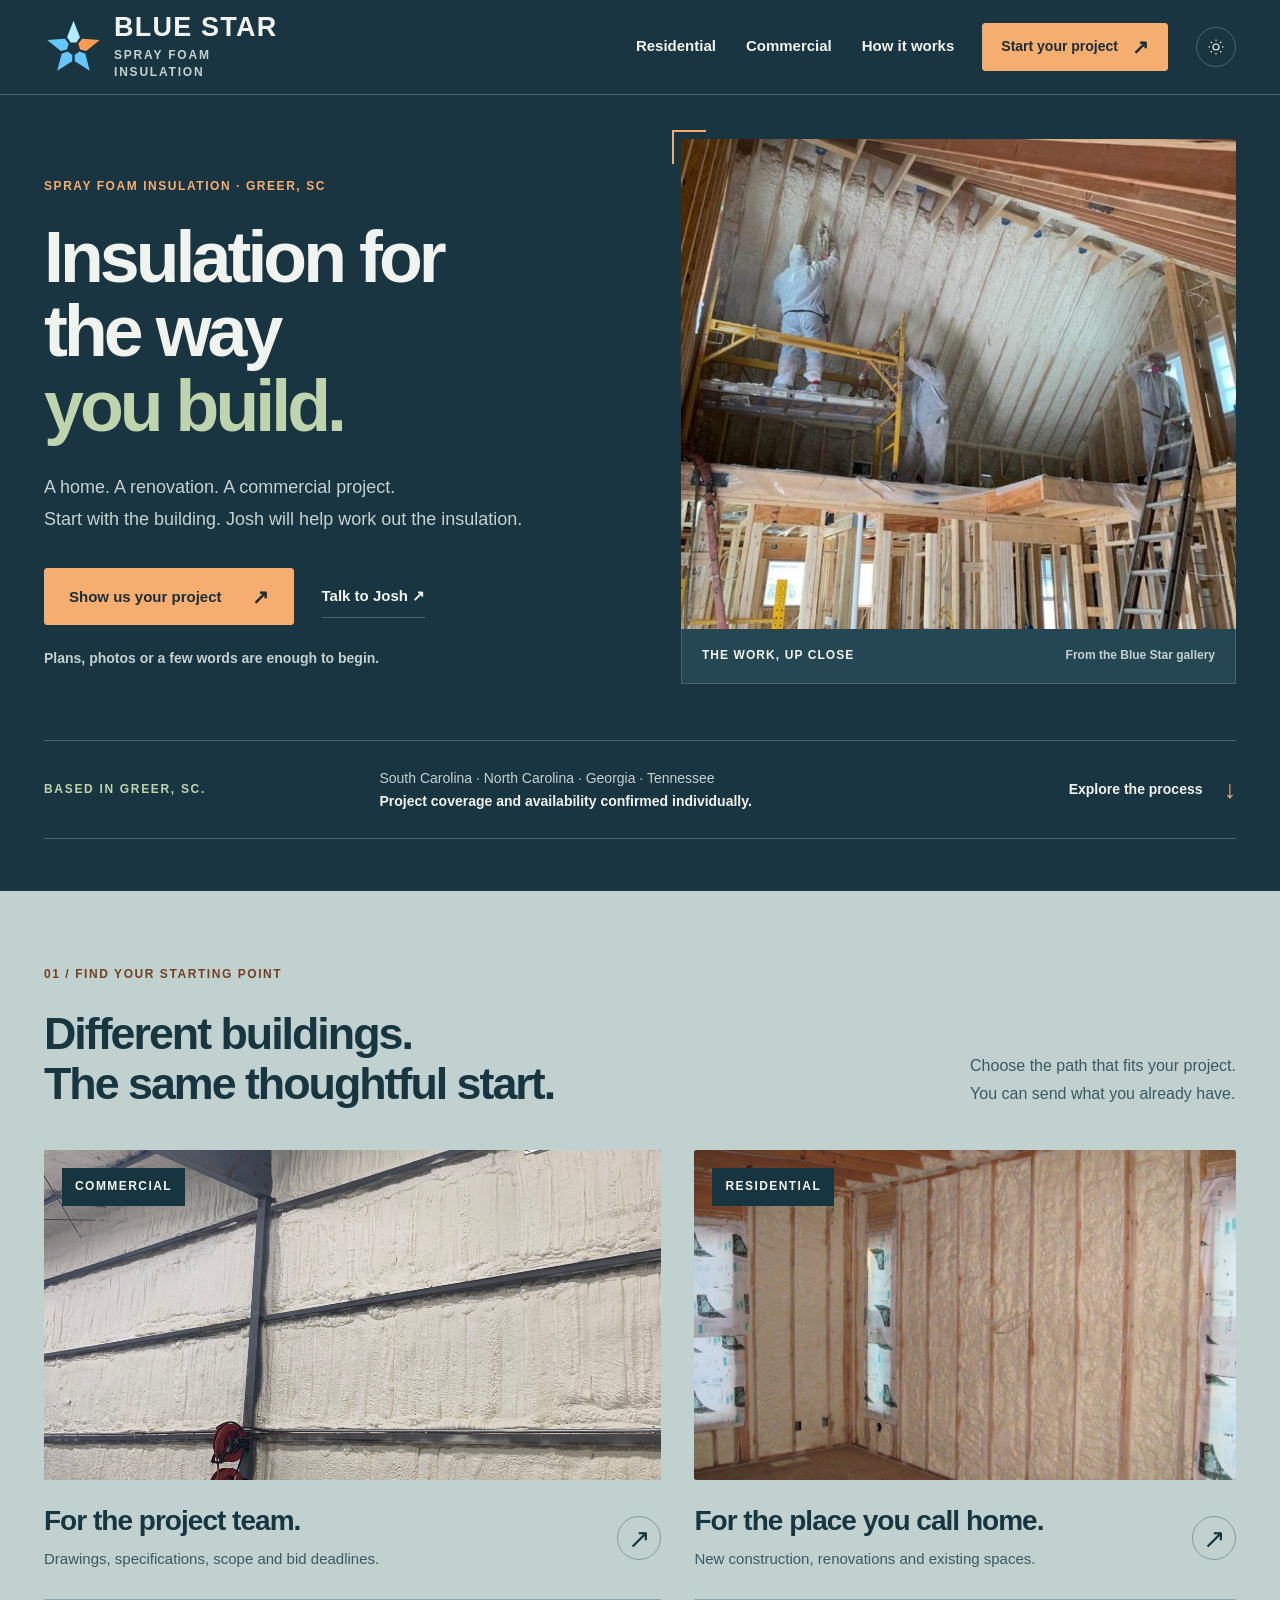
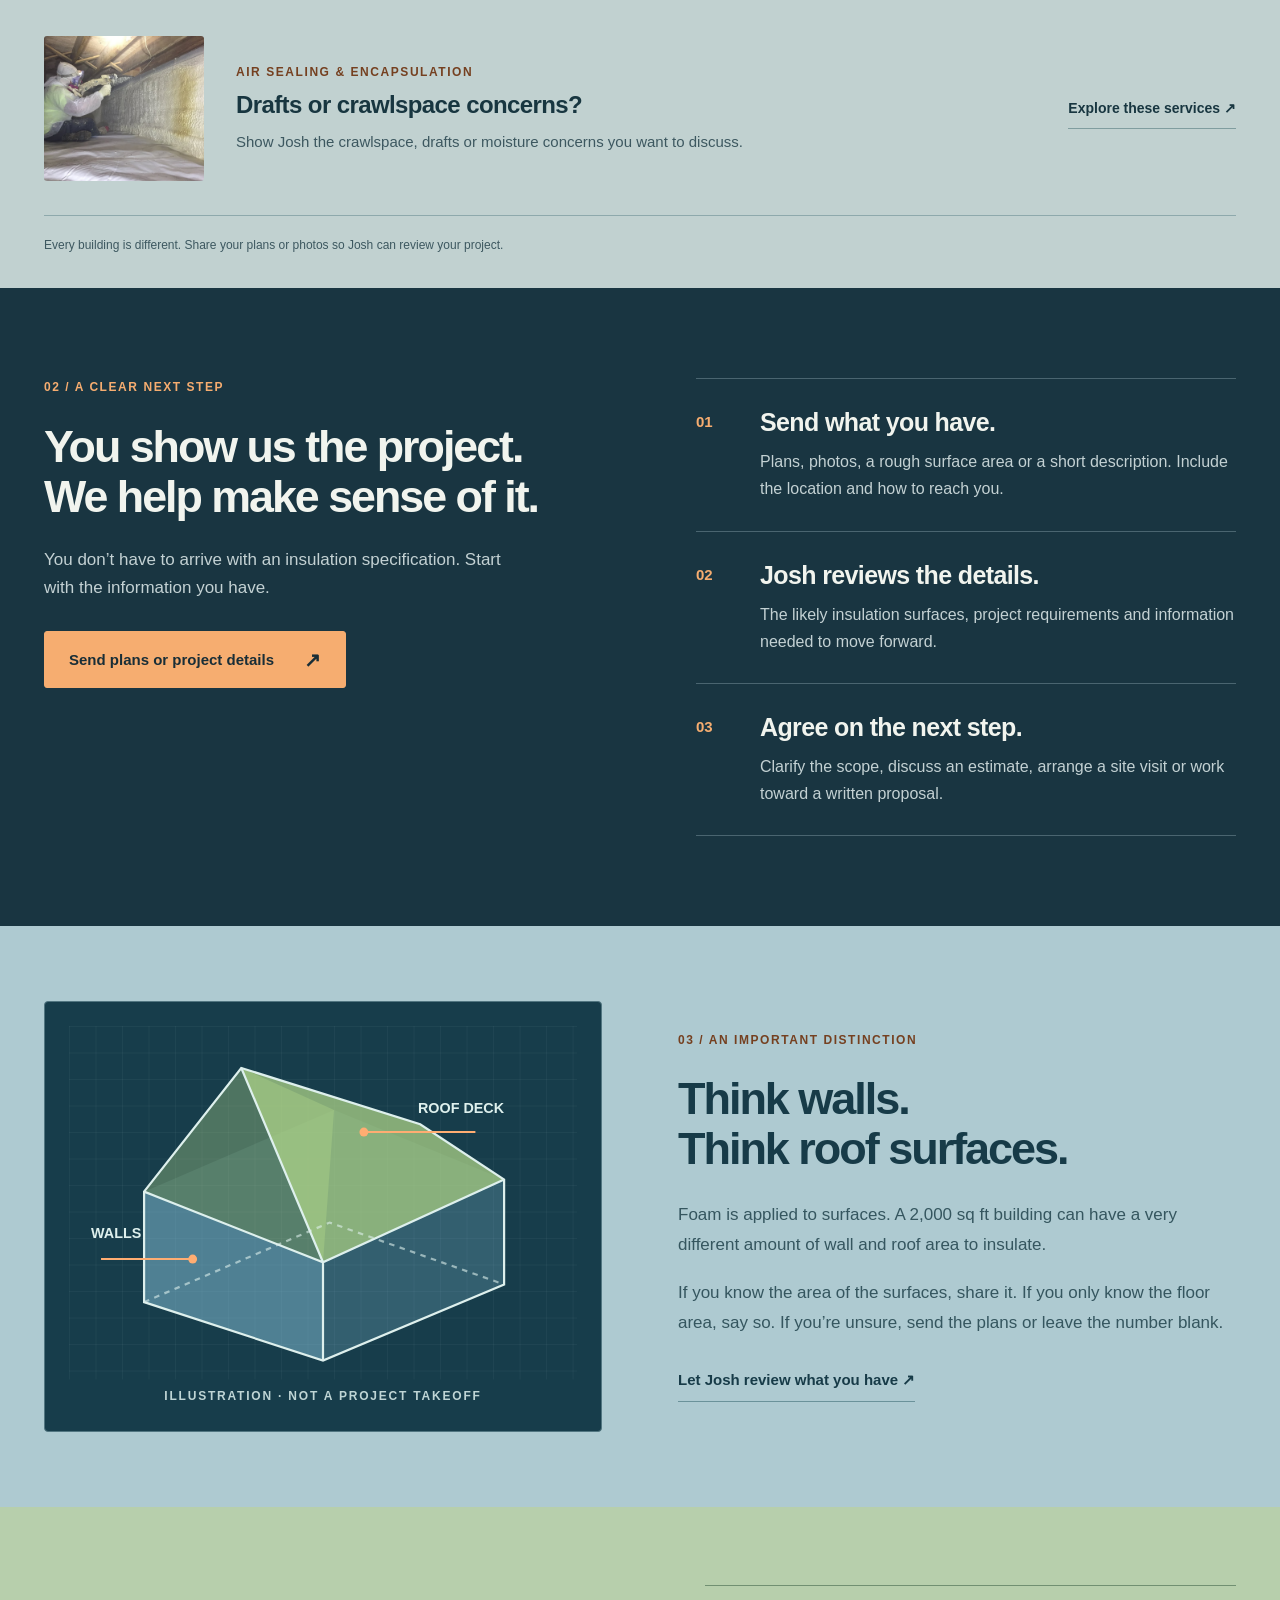
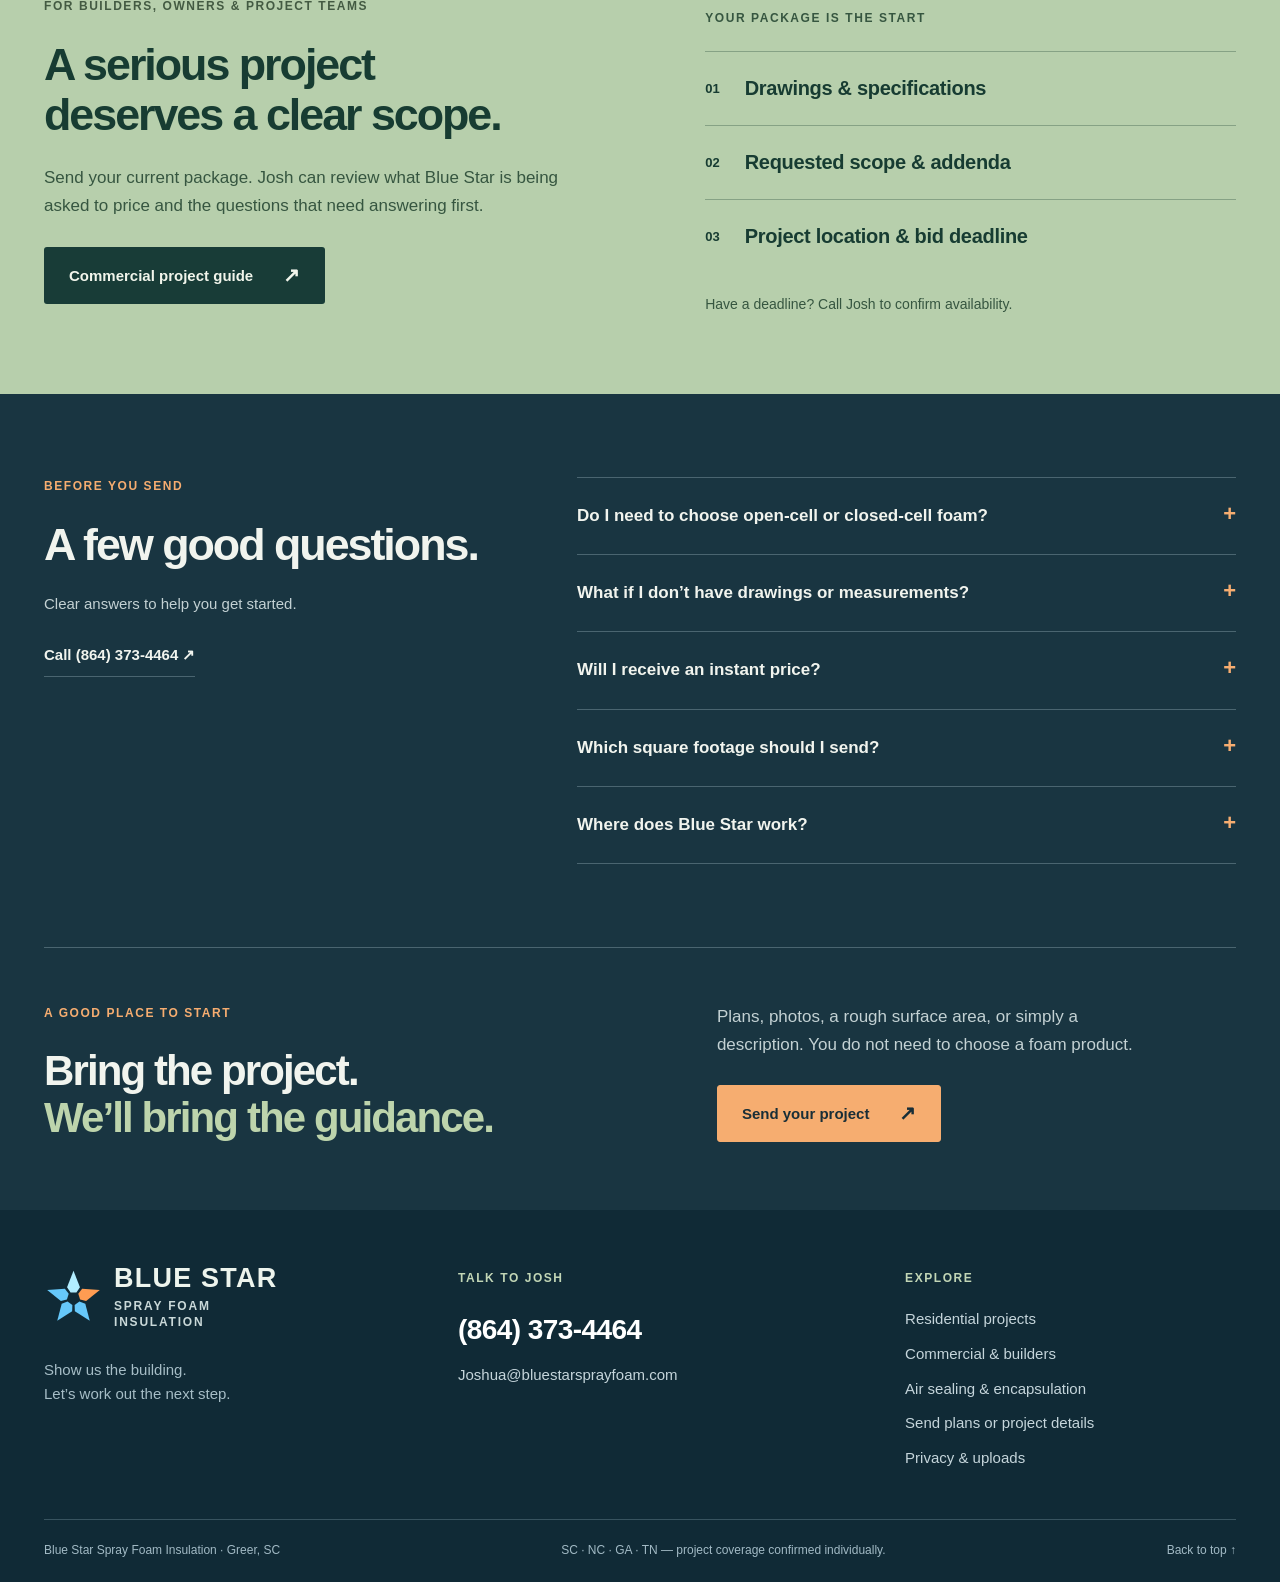
==== commit c3159645: "Promote approved design and improve customer navigation and readability" ====
--- a/index.html
+++ b/index.html
@@ -1 +1 @@
-<!doctype html><html lang="en" data-theme="dark"><head><meta charset="utf-8"><meta name="viewport" content="width=device-width,initial-scale=1"><meta name="robots" content="noindex,nofollow"><meta name="theme-color" content="#142d3b"><title>Your building. Our starting point. | Blue Star Spray Foam Insulation</title><meta name="description" content="Spray foam insulation for homes and commercial projects. Send plans, photos or a description for Josh to review."><link rel="icon" href="assets/icon.svg"><link rel="stylesheet" href="styles.css"><link rel="canonical" href="https://cmcnosky.github.io/blue-star-spray-foam-preview/"><meta property="og:title" content="Your building. Our starting point. | Blue Star"><meta property="og:description" content="Spray foam insulation for homes and commercial projects. Send plans, photos or a description for Josh to review."><meta property="og:type" content="website"><meta property="og:image" content="https://cmcnosky.github.io/blue-star-spray-foam-preview/assets/share.png"><meta property="og:url" content="https://cmcnosky.github.io/blue-star-spray-foam-preview/"><meta name="twitter:card" content="summary_large_image"><script>try{if(localStorage.getItem('bs-preview-theme')==='light')document.documentElement.dataset.theme='light'}catch(e){}</script><script src="site.js" defer></script></head><body><a class="skip" href="#main">Skip to content</a><div class="utility"><div class="wrap"><span>BASED IN GREER, SOUTH CAROLINA</span><a href="tel:+18643734464">Call the Star <b>(864) 373-4464</b></a></div></div><header class="site-header"><div class="wrap nav-row"><a class="brand" href="./" aria-label="Blue Star Spray Foam Insulation home"><svg class="brand-mark" viewBox="0 0 64 64" aria-hidden="true"><path class="ray ray-0" d="M32 3 39 20.876 35.2 26.5 28.8 26.5 25 20.876Z" transform="rotate(0 32 33)"/><path class="ray ray-1" d="M32 3 39 20.876 35.2 26.5 28.8 26.5 25 20.876Z" transform="rotate(72 32 33)"/><path class="ray ray-2" d="M32 3 39 20.876 35.2 26.5 28.8 26.5 25 20.876Z" transform="rotate(144 32 33)"/><path class="ray ray-3" d="M32 3 39 20.876 35.2 26.5 28.8 26.5 25 20.876Z" transform="rotate(216 32 33)"/><path class="ray ray-4" d="M32 3 39 20.876 35.2 26.5 28.8 26.5 25 20.876Z" transform="rotate(288 32 33)"/></svg><span class="brand-words"><strong>BLUE STAR</strong><span>SPRAY FOAM<br>INSULATION</span></span></a><nav id="main-nav" aria-label="Main navigation"><a href="residential.html">Residential</a><a href="commercial.html">Commercial</a><a href="./#applications">Applications</a><a href="./#process">How it works</a><a class="mobile-project" href="project.html">Start your project ↗</a></nav><a class="button primary" href="project.html">Start a project <span aria-hidden="true">↗</span></a><button class="theme-toggle" aria-label="Use light colors" title="Change color theme"><svg viewBox="0 0 24 24" aria-hidden="true"><circle cx="12" cy="12" r="4"/><path d="M12 2v2m0 16v2M2 12h2m16 0h2M5 5l1.5 1.5m11 11L19 19M5 19l1.5-1.5m11-11L19 5"/></svg></button><button class="menu-toggle" aria-expanded="false" aria-controls="main-nav" aria-label="Open navigation"><span></span><span></span></button></div></header><main id="main"><div id="top"></div><section class="hero wrap"><div class="hero-copy"><p class="eyebrow"><i></i> RESIDENTIAL & COMMERCIAL INSULATION</p><h1>Your building.<br><span>Our starting point.</span></h1><p class="hero-lead">Spray foam insulation with a clear next step. Show Josh your plans, photos or the space you’re working on. He’ll help work out what belongs in the scope.</p><div class="actions"><a class="button primary" href="project.html">Start your project <span aria-hidden="true">↗</span></a><a class="text-link" href="tel:+18643734464">Rather talk? Call Josh ↗</a></div><div class="hero-note"><span class="check">✓</span><p>No product selection. No measurements required to start.</p></div></div><div class="hero-visual"><img src="assets/application.jpg" alt="Spray foam application in a tall timber-framed interior" width="1024" height="768" fetchpriority="high"><div class="photo-top"><span>THE BUILDING COMES FIRST</span><span>01 / BLUE STAR</span></div><div class="photo-bottom"><span>FROM BLUE STAR’S EXISTING GALLERY</span><strong>Details make<br>the difference.</strong></div><a class="photo-prompt" href="project.html"><span class="document-icon" aria-hidden="true">↥</span><span><b>Have plans or photos?</b><small>Send them. Josh takes it from there.</small></span><span aria-hidden="true">↗</span></a></div></section><section class="path-band wrap" aria-labelledby="path-title"><div class="path-intro"><p class="eyebrow">START WHERE YOU ARE</p><h2 id="path-title">Different projects.<br>The same personal review.</h2></div><a class="path-option" href="residential.html"><span class="path-num">01</span><div><h3>A home, renovation<br>or new build.</h3><p>Comfort concerns, additions, attics and framed spaces.</p></div><span aria-hidden="true">↗</span></a><a class="path-option" href="commercial.html"><span class="path-num">02</span><div><h3>A commercial project<br>or bid package.</h3><p>Plans, specifications, deadlines and scope requirements.</p></div><span aria-hidden="true">↗</span></a></section><section class="section wrap" id="process"><div class="section-heading"><div><p class="eyebrow">LESS GUESSWORK. A MORE USEFUL CONVERSATION.</p><h2>Here’s what happens next.</h2></div><p>You bring what you already have.<br>Josh handles the insulation recommendation.</p></div><div class="process-grid"><article><span class="step-no">01</span><h3>Show the project.</h3><p>Send plans, photos or a description. Add the location and how to reach you. A rough surface area is useful if you know it.</p><span class="process-tag">A starting point, not a perfect package</span></article><article><span class="step-no">02</span><h3>Get the right questions.</h3><p>Josh reviews the likely surfaces, project requirements and details still needed to move forward.</p><span class="process-tag">Your building sets the direction</span></article><article><span class="step-no">03</span><h3>Know the next step.</h3><p>That may be clarifying the scope, discussing an estimate, arranging a site visit or preparing a written proposal.</p><span class="process-tag">Scope and price before you commit</span></article></div></section><section class="gallery-section" id="applications"><div class="wrap"><div class="section-heading"><div><p class="eyebrow">SEE THE APPLICATIONS</p><h2>Find a space<br>that looks like yours.</h2></div><p>Images from Blue Star’s existing website. Use them to start a conversation about your own building.</p></div><div class="gallery-grid"><a class="gallery-card gallery-large" href="commercial.html"><img src="assets/metal-building.jpg" alt="Spray foam on the roof and walls of a metal-framed building" width="3024" height="4032" loading="lazy"><div><span>COMMERCIAL & METAL BUILDINGS</span><h3>Think beyond the floor plan.</h3><span aria-hidden="true">↗</span></div></a><a class="gallery-card" href="residential.html"><img src="assets/residential.jpg" alt="Spray foam between wood framing" width="1152" height="864" loading="lazy"><div><span>HOMES & NEW CONSTRUCTION</span><h3>Plan before the finishes.</h3><span aria-hidden="true">↗</span></div></a><a class="gallery-card" href="residential.html#crawlspaces"><img src="assets/crawlspace.jpg" alt="Insulation being applied along a crawlspace wall" width="1280" height="720" loading="lazy"><div><span>CRAWLSPACES & ENCAPSULATION</span><h3>Look at the whole assembly.</h3><span aria-hidden="true">↗</span></div></a></div></div></section><section class="surface-section wrap"><div class="surface-drawing" aria-label="Illustration highlighting exterior walls and the roof deck as possible insulation surfaces"><svg viewBox="0 0 460 320" role="img" aria-labelledby="surface-title"><title id="surface-title">Walls and roof surface area are different from the floor footprint</title><defs><pattern id="grid" width="24" height="24" patternUnits="userSpaceOnUse"><path d="M24 0H0V24" fill="none" stroke="currentColor" stroke-width=".4" opacity=".18"/></pattern></defs><rect width="460" height="320" fill="url(#grid)"/><path d="M68 150 240 76 394 139 230 214Z" fill="#8ec3cc" opacity=".12"/><path d="M68 150v100l162 53V214Z" fill="#87c4db" opacity=".5"/><path d="M230 214v89l164-69v-95Z" fill="#87c4db" opacity=".25"/><path d="M68 150 156 38 240 76 230 214Z" fill="#b4da8b" opacity=".35"/><path d="M156 38 318 89 394 139 230 214Z" fill="#b4da8b" opacity=".7"/><g fill="none" stroke="currentColor" stroke-width="2"><path d="M68 150v100l162 53 164-69v-95L318 89 156 38Z"/><path d="M68 150 230 214 394 139M156 38 230 214v89"/><path stroke-dasharray="5 5" opacity=".6" d="M68 250 236 178 394 234"/></g><path d="M267 96h101" stroke="#ffad72" stroke-width="2"/><circle cx="267" cy="96" r="4" fill="#ffad72"/><text x="316" y="79" fill="currentColor" font-size="13" font-weight="700">ROOF DECK</text><path d="M112 211H29" stroke="#ffad72" stroke-width="2"/><circle cx="112" cy="211" r="4" fill="#ffad72"/><text x="20" y="192" fill="currentColor" font-size="13" font-weight="700">WALLS</text></svg><span>ILLUSTRATION · NOT A PROJECT TAKEOFF</span></div><div><p class="eyebrow">ONE DETAIL THAT REALLY MATTERS</p><h2>Surface area.<br>Not just floor area.</h2><p>Foam is applied to surfaces. A 2,000 sq ft building can have a very different amount of wall and roof area to insulate.</p><p>If you know the area of the surfaces, share it. If you only know the floor area, say so. If you’re unsure, send the plans or leave the number blank.</p><a class="text-link" href="project.html">Let Josh review what you have ↗</a></div></section><section class="commercial-band"><div class="wrap commercial-band-grid"><div><p class="eyebrow">FOR BUILDERS, OWNERS & PROJECT TEAMS</p><h2>A better starting point<br>for a serious bid.</h2><p>Send the current package and the deadline. Josh reviews the requested work, flags missing information and confirms the next step toward scope and pricing.</p><a class="button ink" href="commercial.html">Commercial project guide <span aria-hidden="true">↗</span></a></div><div class="package-list"><span>YOUR EXISTING PACKAGE IS THE START</span><div><b>01</b> Drawings & project location</div><div><b>02</b> Specifications & issued addenda</div><div><b>03</b> Requested scope & bid deadline</div><small>No need to re-enter what is already in the documents.</small></div></div></section><section class="section wrap faq-section"><div><p class="eyebrow">A FEW HELPFUL ANSWERS</p><h2>Good questions.<br>Clear answers.</h2><p>Still unsure? A conversation is a perfectly good place to start.</p><a class="text-link" href="tel:+18643734464">Call (864) 373-4464 ↗</a></div><div class="faq-list"><details><summary>Do I need to choose open-cell or closed-cell foam?<span aria-hidden="true">+</span></summary><div><p>No. Share your building and your goal. Josh considers the assembly, available depth, moisture conditions and any project requirements before recommending an approach.</p></div></details><details><summary>What if I don’t have drawings or measurements?<span aria-hidden="true">+</span></summary><div><p>Start with a short description and your project location. Photos can help, but you can begin without them. Josh will explain what information is useful next.</p></div></details><details><summary>Does uploading plans give me a price straight away?<span aria-hidden="true">+</span></summary><div><p>No. Plans begin the review. Josh checks the scope and missing details before discussing a useful estimate, arranging a site visit or preparing a written proposal. Uploading files does not reserve a date.</p></div></details><details><summary>Which square footage should I send?<span aria-hidden="true">+</span></summary><div><p>If you know it, send the combined area of the surfaces you want insulated—such as walls and a roof deck or ceiling. Building floor area is different. If your number is floor area, label it that way; if you are unsure, leave the area blank.</p></div></details><details><summary>Where does Blue Star work?<span aria-hidden="true">+</span></summary><div><p>Blue Star is based in Greer, South Carolina. Its published service area includes South Carolina, North Carolina, Georgia and Tennessee. Send the project location so travel, coverage and availability can be confirmed.</p></div></details></div></section><section class="closing wrap"><div><p class="eyebrow">A GOOD PLACE TO START</p><h2>Bring the project.<br><span>We’ll bring the guidance.</span></h2></div><div><p>Plans, photos, a rough surface area, or simply a description. You do not need to choose a foam product.</p><a class="button primary" href="project.html">Send your project <span aria-hidden="true">↗</span></a></div></section></main><footer class="site-footer"><div class="wrap footer-top"><div><a class="brand" href="./" aria-label="Blue Star Spray Foam Insulation home"><svg class="brand-mark" viewBox="0 0 64 64" aria-hidden="true"><path class="ray ray-0" d="M32 3 39 20.876 35.2 26.5 28.8 26.5 25 20.876Z" transform="rotate(0 32 33)"/><path class="ray ray-1" d="M32 3 39 20.876 35.2 26.5 28.8 26.5 25 20.876Z" transform="rotate(72 32 33)"/><path class="ray ray-2" d="M32 3 39 20.876 35.2 26.5 28.8 26.5 25 20.876Z" transform="rotate(144 32 33)"/><path class="ray ray-3" d="M32 3 39 20.876 35.2 26.5 28.8 26.5 25 20.876Z" transform="rotate(216 32 33)"/><path class="ray ray-4" d="M32 3 39 20.876 35.2 26.5 28.8 26.5 25 20.876Z" transform="rotate(288 32 33)"/></svg><span class="brand-words"><strong>BLUE STAR</strong><span>SPRAY FOAM<br>INSULATION</span></span></a><p>Show us the building.<br>Let’s work out the next step.</p></div><div><span class="eyebrow">TALK TO JOSH</span><a class="footer-phone" href="tel:+18643734464">(864) 373-4464</a><a href="mailto:Joshua@bluestarsprayfoam.com">Joshua@bluestarsprayfoam.com</a></div><div><span class="eyebrow">EXPLORE</span><a href="residential.html">Residential projects</a><a href="commercial.html">Commercial & builders</a><a href="residential.html#air-sealing">Air sealing & encapsulation</a><a href="project.html">Send plans or project details</a><a href="privacy.html">Privacy & uploads</a></div></div><div class="wrap footer-bottom"><span>Blue Star Spray Foam · Website design preview</span><span>SC · NC · GA · TN — project coverage confirmed individually.</span><a href="#top">Back to top ↑</a></div></footer><div class="mobile-dock"><a href="tel:+18643734464">Call Josh</a><a href="project.html">Start your project ↗</a></div></body></html>+<!doctype html><html lang="en" data-theme="dark"><head><meta charset="utf-8"><meta name="viewport" content="width=device-width,initial-scale=1"><meta name="robots" content="noindex,nofollow"><meta name="theme-color" content="#142d3b"><title>Insulation for the way you build. | Blue Star Spray Foam Insulation</title><meta name="description" content="Spray foam insulation for homes and commercial projects. Share your plans, photos or project details with Josh."><link rel="icon" href="assets/icon.svg"><link rel="stylesheet" href="base.css"><link rel="stylesheet" href="styles.css"><link rel="canonical" href="https://cmcnosky.github.io/blue-star-spray-foam-preview/"><meta property="og:title" content="Insulation for the way you build. | Blue Star"><meta property="og:description" content="Spray foam insulation for homes and commercial projects. Share your plans, photos or project details with Josh."><meta property="og:type" content="website"><meta property="og:image" content="https://cmcnosky.github.io/blue-star-spray-foam-preview/assets/share.png"><meta property="og:url" content="https://cmcnosky.github.io/blue-star-spray-foam-preview/"><meta name="twitter:card" content="summary_large_image"><script>try{if((localStorage.getItem('bs-main-theme')||localStorage.getItem('bs-concept-theme')||localStorage.getItem('bs-preview-theme'))==='light')document.documentElement.dataset.theme='light'}catch(e){}</script><script src="site.js" defer></script></head><body><a class="skip" href="#main">Skip to content</a><header class="site-header"><div class="wrap nav-row"><a class="brand" href="./" aria-label="Blue Star Spray Foam Insulation home"><svg class="brand-mark" viewBox="0 0 64 64" aria-hidden="true"><path class="ray ray-0" d="M32 3 39 20.876 35.2 26.5 28.8 26.5 25 20.876Z" transform="rotate(0 32 33)"/><path class="ray ray-1" d="M32 3 39 20.876 35.2 26.5 28.8 26.5 25 20.876Z" transform="rotate(72 32 33)"/><path class="ray ray-2" d="M32 3 39 20.876 35.2 26.5 28.8 26.5 25 20.876Z" transform="rotate(144 32 33)"/><path class="ray ray-3" d="M32 3 39 20.876 35.2 26.5 28.8 26.5 25 20.876Z" transform="rotate(216 32 33)"/><path class="ray ray-4" d="M32 3 39 20.876 35.2 26.5 28.8 26.5 25 20.876Z" transform="rotate(288 32 33)"/></svg><span class="brand-words"><strong>BLUE STAR</strong><span>SPRAY FOAM<br>INSULATION</span></span></a><nav id="main-nav" aria-label="Main navigation"><a href="residential.html">Residential</a><a href="commercial.html">Commercial</a><a href="./#process">How it works</a><a class="mobile-project" href="project.html">Start your project ↗</a></nav><a class="button primary" href="project.html">Start your project <span aria-hidden="true">↗</span></a><button class="theme-toggle" aria-label="Use light colors" title="Change color theme"><svg viewBox="0 0 24 24" aria-hidden="true"><circle cx="12" cy="12" r="4"/><path d="M12 2v2m0 16v2M2 12h2m16 0h2M5 5l1.5 1.5m11 11L19 19M5 19l1.5-1.5m11-11L19 5"/></svg></button><button class="menu-toggle" aria-expanded="false" aria-controls="main-nav" aria-label="Open navigation"><span></span><span></span></button></div></header><main id="main" tabindex="-1"><div id="top" tabindex="-1"></div><section class="opening"><div class="opening-grid wrap"><div class="opening-copy"><p class="eyebrow">SPRAY FOAM INSULATION · GREER, SC</p><h1>Insulation for<br>the way <span>you build.</span></h1><p class="opening-lead">A home. A renovation. A commercial project. <br>Start with the building. Josh will help work out the insulation.</p><div class="actions"><a class="button primary" href="project.html">Show us your project <span aria-hidden="true">↗</span></a><a class="text-link" href="tel:+18643734464">Talk to Josh ↗</a></div><p class="opening-note">Plans, photos or a few words are enough to begin.</p></div><figure class="opening-photo"><img src="assets/application.jpg" alt="Spray foam application inside a timber-framed building" width="1024" height="768" fetchpriority="high"><figcaption><span>THE WORK, UP CLOSE</span><span>From the Blue Star gallery</span></figcaption></figure></div><div class="opening-bottom wrap"><span>BASED IN GREER, SC.</span><p>South Carolina · North Carolina · Georgia · Tennessee<br><b>Project coverage and availability confirmed individually.</b></p><a href="#process" aria-label="See how project review works">Explore the process <span aria-hidden="true">↓</span></a></div></section><section class="project-paths" id="applications"><div class="wrap"><div class="editorial-heading"><div><p class="eyebrow">01 / FIND YOUR STARTING POINT</p><h2>Different buildings.<br>The same thoughtful start.</h2></div><p>Choose the path that fits your project.<br>You can send what you already have.</p></div><div class="project-pair"><a class="project-story commercial-story" href="commercial.html"><div class="story-photo"><img src="assets/metal-building.jpg" alt="Insulated roof and wall surfaces inside a metal-framed building" width="1200" height="1600" loading="lazy"><span>COMMERCIAL</span></div><div class="story-caption"><div><h3>For the project team.</h3><p>Drawings, specifications, scope and bid deadlines.</p></div><span class="round-arrow" aria-hidden="true">↗</span></div></a><a class="project-story" href="residential.html"><div class="story-photo"><img src="assets/residential.jpg" alt="Spray foam installed between wood framing" width="1152" height="864" loading="lazy"><span>RESIDENTIAL</span></div><div class="story-caption"><div><h3>For the place you call home.</h3><p>New construction, renovations and existing spaces.</p></div><span class="round-arrow" aria-hidden="true">↗</span></div></a></div><div class="secondary-story"><img src="assets/crawlspace.jpg" alt="Insulation application along a crawlspace wall" width="500" height="375" loading="lazy"><div><p class="eyebrow">AIR SEALING & ENCAPSULATION</p><h3>Drafts or crawlspace concerns?</h3><p>Show Josh the crawlspace, drafts or moisture concerns you want to discuss.</p></div><a class="text-link" href="residential.html#air-sealing">Explore these services ↗</a></div><p class="gallery-provenance">Every building is different. Share your plans or photos so Josh can review your project.</p></div></section><section class="review-process wrap" id="process" tabindex="-1"><div class="process-heading"><p class="eyebrow">02 / A CLEAR NEXT STEP</p><h2>You show us the project.<br>We help make sense of it.</h2><p>You don’t have to arrive with an insulation specification. Start with the information you have.</p><a class="button primary" href="project.html">Send plans or project details <span aria-hidden="true">↗</span></a></div><ol class="process-rows"><li><span>01</span><div><h3>Send what you have.</h3><p>Plans, photos, a rough surface area or a short description. Include the location and how to reach you.</p></div></li><li><span>02</span><div><h3>Josh reviews the details.</h3><p>The likely insulation surfaces, project requirements and information needed to move forward.</p></div></li><li><span>03</span><div><h3>Agree on the next step.</h3><p>Clarify the scope, discuss an estimate, arrange a site visit or work toward a written proposal.</p></div></li></ol></section><div class="surface-band"><section class="surface-section wrap"><div class="surface-drawing"><svg viewBox="0 0 460 320" role="img" aria-labelledby="surface-title"><title id="surface-title">Walls and roof surface area are different from the floor footprint</title><defs><pattern id="grid" width="24" height="24" patternUnits="userSpaceOnUse"><path d="M24 0H0V24" fill="none" stroke="currentColor" stroke-width=".4" opacity=".18"/></pattern></defs><rect width="460" height="320" fill="url(#grid)"/><path d="M68 150 240 76 394 139 230 214Z" fill="#8ec3cc" opacity=".12"/><path d="M68 150v100l162 53V214Z" fill="#87c4db" opacity=".5"/><path d="M230 214v89l164-69v-95Z" fill="#87c4db" opacity=".25"/><path d="M68 150 156 38 240 76 230 214Z" fill="#b4da8b" opacity=".35"/><path d="M156 38 318 89 394 139 230 214Z" fill="#b4da8b" opacity=".7"/><g fill="none" stroke="currentColor" stroke-width="2"><path d="M68 150v100l162 53 164-69v-95L318 89 156 38Z"/><path d="M68 150 230 214 394 139M156 38 230 214v89"/><path stroke-dasharray="5 5" opacity=".6" d="M68 250 236 178 394 234"/></g><path d="M267 96h101" stroke="#ffad72" stroke-width="2"/><circle cx="267" cy="96" r="4" fill="#ffad72"/><text x="316" y="79" fill="currentColor" font-size="13" font-weight="700">ROOF DECK</text><path d="M112 211H29" stroke="#ffad72" stroke-width="2"/><circle cx="112" cy="211" r="4" fill="#ffad72"/><text x="20" y="192" fill="currentColor" font-size="13" font-weight="700">WALLS</text></svg><span>ILLUSTRATION · NOT A PROJECT TAKEOFF</span></div><div><p class="eyebrow">03 / AN IMPORTANT DISTINCTION</p><h2>Think walls.<br>Think roof surfaces.</h2><p>Foam is applied to surfaces. A 2,000 sq ft building can have a very different amount of wall and roof area to insulate.</p><p>If you know the area of the surfaces, share it. If you only know the floor area, say so. If you’re unsure, send the plans or leave the number blank.</p><a class="text-link" href="project.html">Let Josh review what you have ↗</a></div></section></div><section class="bid-band"><div class="wrap bid-grid"><div><p class="eyebrow">FOR BUILDERS, OWNERS & PROJECT TEAMS</p><h2>A serious project<br>deserves a clear scope.</h2><p>Send your current package. Josh can review what Blue Star is being asked to price and the questions that need answering first.</p><a class="button ink" href="commercial.html">Commercial project guide <span aria-hidden="true">↗</span></a></div><div class="bid-list"><p>YOUR PACKAGE IS THE START</p><div><span>01</span><strong>Drawings & specifications</strong></div><div><span>02</span><strong>Requested scope & addenda</strong></div><div><span>03</span><strong>Project location & bid deadline</strong></div><small>Have a deadline? Call Josh to confirm availability.</small></div></div></section><section class="section wrap faq-section"><div><p class="eyebrow">BEFORE YOU SEND</p><h2>A few good questions.</h2><p>Clear answers to help you get started.</p><a class="text-link" href="tel:+18643734464">Call (864) 373-4464 ↗</a></div><div class="faq-list"><details><summary>Do I need to choose open-cell or closed-cell foam?<span aria-hidden="true">+</span></summary><div><p>No. Share your building and your goal. Josh considers the assembly, available depth, moisture conditions and any project requirements before recommending an approach.</p></div></details><details><summary>What if I don’t have drawings or measurements?<span aria-hidden="true">+</span></summary><div><p>Start with a short description and your project location. Photos can help, but you can begin without them. Josh will explain what information is useful next.</p></div></details><details><summary>Will I receive an instant price?<span aria-hidden="true">+</span></summary><div><p>No. Plans begin the review. Josh checks the scope and missing details before discussing a useful estimate, arranging a site visit or preparing a written proposal. Uploading files does not reserve a date.</p></div></details><details><summary>Which square footage should I send?<span aria-hidden="true">+</span></summary><div><p>If you know it, send the combined area of the surfaces you want insulated—such as walls and a roof deck or ceiling. Building floor area is different. If your number is floor area, label it that way; if you are unsure, leave the area blank.</p></div></details><details><summary>Where does Blue Star work?<span aria-hidden="true">+</span></summary><div><p>Blue Star is based in Greer, South Carolina. Its published service area includes South Carolina, North Carolina, Georgia and Tennessee. Send the project location so travel, coverage and availability can be confirmed.</p></div></details></div></section><section class="closing wrap"><div><p class="eyebrow">A GOOD PLACE TO START</p><h2>Bring the project.<br><span>We’ll bring the guidance.</span></h2></div><div><p>Plans, photos, a rough surface area, or simply a description. You do not need to choose a foam product.</p><a class="button primary" href="project.html">Send your project <span aria-hidden="true">↗</span></a></div></section></main><footer class="site-footer"><div class="wrap footer-top"><div><a class="brand" href="./" aria-label="Blue Star Spray Foam Insulation home"><svg class="brand-mark" viewBox="0 0 64 64" aria-hidden="true"><path class="ray ray-0" d="M32 3 39 20.876 35.2 26.5 28.8 26.5 25 20.876Z" transform="rotate(0 32 33)"/><path class="ray ray-1" d="M32 3 39 20.876 35.2 26.5 28.8 26.5 25 20.876Z" transform="rotate(72 32 33)"/><path class="ray ray-2" d="M32 3 39 20.876 35.2 26.5 28.8 26.5 25 20.876Z" transform="rotate(144 32 33)"/><path class="ray ray-3" d="M32 3 39 20.876 35.2 26.5 28.8 26.5 25 20.876Z" transform="rotate(216 32 33)"/><path class="ray ray-4" d="M32 3 39 20.876 35.2 26.5 28.8 26.5 25 20.876Z" transform="rotate(288 32 33)"/></svg><span class="brand-words"><strong>BLUE STAR</strong><span>SPRAY FOAM<br>INSULATION</span></span></a><p>Show us the building.<br>Let’s work out the next step.</p></div><div><span class="eyebrow">TALK TO JOSH</span><a class="footer-phone" href="tel:+18643734464">(864) 373-4464</a><a href="mailto:Joshua@bluestarsprayfoam.com">Joshua@bluestarsprayfoam.com</a></div><div><span class="eyebrow">EXPLORE</span><a href="residential.html">Residential projects</a><a href="commercial.html">Commercial & builders</a><a href="residential.html#air-sealing">Air sealing & encapsulation</a><a href="project.html">Send plans or project details</a><a href="privacy.html">Privacy & uploads</a></div></div><div class="wrap footer-bottom"><span>Blue Star Spray Foam Insulation · Greer, SC</span><span>SC · NC · GA · TN — project coverage confirmed individually.</span><a href="#top">Back to top ↑</a></div></footer><div class="mobile-dock"><a href="tel:+18643734464">Call Josh</a><a href="project.html">Start your project ↗</a></div></body></html>
--- a/base.css
+++ b/base.css
@@ -0,0 +1,16 @@
+:root{--bg:#142d3b;--panel:#1c394a;--panel-2:#254756;--text:#eff5f4;--muted:#b4c8d0;--line:#36515e;--mint:#b9dfa2;--mint-ink:#17362b;--orange:#ffad70;--blue:#6bc8ef;--light-panel:#e2e9e5;--light-ink:#203a42;--shadow:0 20px 50px #0718212a;--radius:4px;color-scheme:dark}*{box-sizing:border-box}html{scroll-behavior:smooth;scroll-padding-top:116px}body{margin:0;background:var(--bg);color:var(--text);font:16px/1.65 -apple-system,BlinkMacSystemFont,'Segoe UI',Arial,sans-serif;-webkit-font-smoothing:antialiased}a{color:inherit;text-decoration:none}button,input,textarea{font:inherit}button,a{-webkit-tap-highlight-color:transparent}a,button,summary{touch-action:manipulation}button{cursor:pointer}a:focus-visible,button:focus-visible,summary:focus-visible{outline:3px solid var(--orange);outline-offset:5px}img{display:block;width:100%;max-width:100%;object-fit:cover}button{color:inherit}h1,h2,h3,p{margin:0}h1,h2,h3{font-family:'Avenir Next','Segoe UI',Arial,sans-serif;line-height:1.06;font-weight:650}h1{font-size:clamp(44px,5.2vw,76px);letter-spacing:-.055em}h2{font-size:clamp(32px,3.2vw,48px);letter-spacing:-.04em}h3{font-size:25px;letter-spacing:-.025em;line-height:1.2}p{color:var(--muted)}button{border:0}.wrap{width:min(1280px,calc(100% - 96px));margin-inline:auto}.eyebrow{font-size:11px;letter-spacing:.14em;font-weight:800;line-height:1.5;color:var(--orange);margin-bottom:18px}.eyebrow i{display:inline-block;width:7px;height:7px;margin-right:9px;background:var(--mint);border-radius:50%}.skip{position:absolute;left:12px;top:-70px;padding:12px;background:var(--mint);color:var(--mint-ink);z-index:100}.skip:focus{top:10px}.utility{background:#0d2431;border-bottom:1px solid #2d4755;color:#bbd0d6;font-size:11px;letter-spacing:.06em;font-weight:600}.utility .wrap{display:flex;justify-content:space-between;align-items:center;min-height:37px}.utility b{font-size:13px;color:#edf5f7;margin-left:13px;letter-spacing:.03em}.site-header{position:sticky;top:0;z-index:40;background:var(--bg);border-bottom:1px solid var(--line)}.nav-row{display:flex;align-items:center;gap:23px;min-height:100px}.brand{display:inline-flex;align-items:center;gap:10px;flex-shrink:0;line-height:1}.brand-mark{width:56px;height:56px;flex-shrink:0;overflow:visible}.ray{fill:#66c8fa}.ray-0{fill:#b1edff}.ray-1{fill:#ff9c52}.brand-words{display:flex;flex-direction:column;gap:6px}.brand-words strong{font-family:Eurostile,'DIN Alternate',Bahnschrift,Arial,sans-serif;font-size:24px;font-weight:700;letter-spacing:.035em;white-space:nowrap}.brand-words>span{font-size:9.5px;font-weight:800;line-height:1.34;letter-spacing:.15em;color:#c4dce8}.nav-row nav{margin-left:auto;display:flex;gap:24px;align-items:center}.nav-row nav a{font-size:13px;font-weight:650;padding:12px 0;border-bottom:2px solid transparent;white-space:nowrap}.nav-row nav a:hover,.nav-row nav a[aria-current]{color:var(--mint);border-color:var(--mint)}.button{min-height:52px;padding:15px 23px;display:inline-flex;justify-content:space-between;align-items:center;gap:26px;border:1px solid transparent;border-radius:var(--radius);font-size:14px;font-weight:750;line-height:1.4;transition:background .2s,transform .2s}.button:hover{transform:translateY(-2px)}.button span{font-size:20px;line-height:1}.primary{color:var(--mint-ink);background:var(--mint)}.primary:hover{background:#d0edbf}.ink{color:#eef8f4;background:#183c32}.ink:hover{background:#285246}.outline{border-color:var(--line);color:var(--text);background:transparent}.nav-row>.button{min-height:45px;padding:11px 16px;gap:14px;font-size:12px}.theme-toggle{padding:8px;line-height:0;border:1px solid var(--line);border-radius:50%;background:transparent;flex:0 0 33px;width:33px;height:33px}.theme-toggle svg{stroke:currentColor;stroke-width:1.5;fill:none;width:16px;height:16px}.menu-toggle{display:none;min-width:38px;height:40px;background:none;padding:8px}.menu-toggle span{display:block;height:2px;background:currentColor;margin:6px 0}.mobile-project{display:none!important}.hero{display:grid;grid-template-columns:1fr 1.03fr;gap:42px;padding-top:45px;padding-bottom:72px;align-items:stretch}.hero-copy{padding-top:46px;padding-bottom:42px;position:relative}.hero h1 span{color:var(--mint)}.hero-lead{font-size:18px;max-width:470px;line-height:1.75;margin-top:28px}.actions{display:flex;align-items:center;gap:25px;flex-wrap:wrap;margin-top:32px}.text-link{display:inline-block;font-size:14px;font-weight:700;border-bottom:1px solid var(--line);padding:7px 0}.text-link:hover{color:var(--orange);border-color:currentColor}.hero-note{display:flex;align-items:start;gap:12px;margin-top:38px;font-size:12px;font-weight:600;max-width:350px;line-height:1.65}.check{color:var(--mint);font-size:16px}.hero-visual{position:relative;min-height:560px;margin-bottom:5px}.hero-visual>img{height:100%;position:absolute;border-radius:3px;object-position:46% center}.hero-visual:after{content:'';position:absolute;inset:0;background:linear-gradient(180deg,#0b25315e 0,transparent 25%,#091e2d99 100%);border-radius:3px;pointer-events:none}.photo-top{position:absolute;left:24px;right:24px;top:22px;display:flex;justify-content:space-between;gap:16px;z-index:1;font-size:9px;font-weight:800;letter-spacing:.11em;color:#fff}.photo-bottom{position:absolute;left:28px;bottom:105px;z-index:1}.photo-bottom>span{font-size:9px;font-weight:700;letter-spacing:.1em;color:#e4e8e4}.photo-bottom strong{display:block;margin-top:14px;font-size:38px;line-height:1.08;letter-spacing:-.035em;color:#fff;font-weight:600}.photo-prompt{position:absolute;z-index:2;bottom:-27px;left:-24px;right:24px;display:flex;align-items:center;gap:17px;padding:24px;background:#e5ece7;color:#183d40;border-radius:3px;box-shadow:var(--shadow)}.photo-prompt>span:last-child{margin-left:auto;font-size:25px}.photo-prompt b{font-size:17px;font-weight:750}.photo-prompt small{display:block;font-size:12px;font-weight:600;color:#526a69;margin-top:3px}.document-icon{width:43px;height:43px;border:1px solid #afc0b8;border-radius:4px;display:grid;place-items:center;font-size:29px;flex-shrink:0}.path-band{display:grid;grid-template-columns:1fr 1fr 1fr;gap:0;background:var(--panel);border:1px solid var(--line);padding:30px 34px}.path-intro{padding:4px 24px 0 0}.path-intro .eyebrow{font-size:9px;margin-bottom:11px}.path-intro h2{font-size:23px;line-height:1.2;letter-spacing:-.025em}.path-option{display:flex;gap:17px;padding:4px 22px 4px 28px;border-left:1px solid var(--line);transition:background .2s}.path-option:hover h3{color:var(--mint)}.path-num{font-size:12px;color:var(--orange);font-weight:700}.path-option h3{font-size:21px}.path-option p{font-size:12px;line-height:1.6;margin-top:10px;max-width:235px}.path-option>span:last-child{font-size:23px;margin-left:auto}.section{padding-block:100px}.section-heading{display:flex;justify-content:space-between;align-items:end;gap:45px;margin-bottom:42px}.section-heading>p{max-width:330px;font-size:15px;line-height:1.75}.section-heading h2{max-width:670px}.process-grid{display:grid;grid-template-columns:repeat(3,1fr);gap:36px}.process-grid article{border-top:1px solid var(--line);padding-top:22px}.step-no{display:inline-block;font-size:14px;font-weight:700;color:var(--orange);margin-bottom:23px}.process-grid h3{font-size:24px;margin-bottom:15px}.process-grid p{font-size:15px;line-height:1.75}.process-tag{display:block;margin-top:25px;font-size:11px;color:var(--mint);font-weight:650}.gallery-section{background:var(--light-panel);color:var(--light-ink);padding-block:86px}.gallery-section p{color:#486066}.gallery-section .eyebrow{color:#8d471c}.gallery-grid{display:grid;grid-template-columns:1.25fr 1fr;grid-template-rows:245px 245px;gap:20px}.gallery-card{position:relative;overflow:hidden;border-radius:3px;background:#28424b;color:#fff}.gallery-large{grid-row:1/3}.gallery-card>img{height:100%;transition:transform .45s}.gallery-card:hover>img{transform:scale(1.025)}.gallery-card:after{content:'';position:absolute;inset:0;background:linear-gradient(0deg,#091f2ee8 0,transparent 65%)}.gallery-card>div{position:absolute;z-index:2;bottom:25px;left:28px;right:28px}.gallery-card div>span:first-child{font-size:10px;letter-spacing:.12em;font-weight:750;color:#d3e4e8}.gallery-card h3{margin-top:10px;max-width:90%;font-size:25px}.gallery-card div>span:last-child{position:absolute;right:0;bottom:0;font-size:24px}.gallery-large>img{object-position:center 45%}.surface-section{display:grid;grid-template-columns:1fr 1fr;gap:85px;align-items:center;padding-block:100px}.surface-drawing{border:1px solid var(--line);border-radius:3px;color:#c3d9df;padding:20px 15px 16px;background:var(--panel)}.surface-drawing svg{display:block;width:100%;height:auto}.surface-drawing>span{display:block;text-align:center;font-size:9px;letter-spacing:.15em;font-weight:700;color:var(--muted);padding-top:7px}.surface-section h2{margin-bottom:25px}.surface-section p:not(.eyebrow){margin-bottom:17px;line-height:1.8}.surface-section .text-link{margin-top:4px}.commercial-band{background:#bcd7a6;color:#203e2e;padding-block:73px}.commercial-band .eyebrow{color:#365e3e}.commercial-band p{color:#3e5948;max-width:510px;margin-top:25px;margin-bottom:27px}.commercial-band .eyebrow{margin-top:0;margin-bottom:16px}.commercial-band-grid{display:grid;grid-template-columns:1.2fr 1fr;gap:85px;align-items:center}.package-list{padding:30px 34px;background:#d2e3c2;border:1px solid #9cb68d}.package-list>span{display:block;font-size:10px;font-weight:800;letter-spacing:.1em;margin-bottom:20px}.package-list>div{display:flex;gap:20px;padding-block:18px;border-top:1px solid #aac39d;font-size:16px;font-weight:650}.package-list b{font-size:11px;margin-top:4px;color:#547447}.package-list small{display:block;margin-top:22px;font-size:12px;color:#4c654a}.faq-section{display:grid;grid-template-columns:.82fr 1.18fr;gap:80px}.faq-section>div:first-child>p:not(.eyebrow){margin-top:23px;max-width:310px;font-size:15px}.faq-section>div:first-child .text-link{margin-top:18px}.faq-list details{border-top:1px solid var(--line)}.faq-list details:last-child{border-bottom:1px solid var(--line)}.faq-list summary{padding:22px 0;font-size:16px;font-weight:650;display:flex;justify-content:space-between;gap:25px;cursor:pointer;list-style:none}.faq-list summary::-webkit-details-marker{display:none}.faq-list summary span{color:var(--orange);font-size:22px;line-height:1;flex-shrink:0}.faq-list details[open] summary span{transform:rotate(45deg)}.faq-list details>div{padding:0 25px 24px 0;font-size:14px;line-height:1.8}.closing{border-top:1px solid var(--line);display:grid;grid-template-columns:1.2fr 1fr;gap:80px;padding-block:70px 85px;align-items:center}.closing h2 span{color:var(--mint)}.closing p:not(.eyebrow){max-width:430px;font-size:16px;margin-bottom:25px}.site-footer{background:#0b2330;color:#eaf2f3;padding-top:57px}.footer-top{display:grid;grid-template-columns:1fr 1fr .8fr;gap:65px;padding-bottom:46px}.footer-top p{font-size:14px;color:#a6bdc6;margin-top:23px}.footer-top .eyebrow{display:block;font-size:10px;color:#abc3cc;margin-top:4px;margin-bottom:20px}.footer-top>div>a:not(.brand){display:block;color:#c5d5db;font-size:13px;margin-top:10px;overflow-wrap:anywhere}.footer-top>div>a.footer-phone{color:#fff;font-size:25px;font-weight:650;letter-spacing:-.02em}.footer-bottom{display:flex;justify-content:space-between;gap:20px;padding-block:21px;border-top:1px solid #274352;color:#a2bac5;font-size:10px}.mobile-dock{display:none}.page-intro{padding-top:35px;padding-bottom:48px;max-width:1280px}.back-link{display:inline-block;color:var(--muted);font-size:12px;font-weight:600;margin-bottom:40px}.page-intro h1{font-size:clamp(40px,4.8vw,66px);max-width:850px}.page-intro h1 span{color:var(--mint)}.page-intro>p:last-child{max-width:690px;font-size:18px;margin-top:27px;line-height:1.75}.page-intro .eyebrow{margin-bottom:20px}.summary-actions{display:flex;gap:25px;align-items:center;margin-bottom:55px}.summary-actions p{font-size:13px;max-width:350px}.summary-actions p a{color:var(--text);text-decoration:underline}.scope-pair{display:grid;grid-template-columns:1fr 1fr;gap:22px}.scope-pair article{padding:38px;background:var(--panel);border:1px solid var(--line)}.scope-pair article:last-child{background:var(--light-panel);color:var(--light-ink)}.scope-pair article:last-child .eyebrow{color:#864d22}.scope-pair article:last-child p{color:#486066}.scope-pair h2{font-size:33px}.scope-pair ul{padding-left:19px;margin:25px 0;line-height:1.8;font-size:16px}.scope-pair li{margin-bottom:12px}.scope-pair p:last-child{font-size:13px}.commercial-photo{display:grid;grid-template-columns:.9fr 1.1fr;gap:60px;align-items:center;padding-top:70px}.commercial-photo img{height:350px;object-position:center 40%}.commercial-photo h2{margin-bottom:25px}.commercial-photo p:not(.eyebrow){max-width:500px}.detail-grid{display:grid;grid-template-columns:repeat(3,1fr);gap:35px}.detail-grid article{border-top:1px solid var(--line);padding-top:22px}.detail-grid article>span{display:block;font-size:10px;font-weight:800;color:var(--orange);letter-spacing:.1em;margin-bottom:22px}.detail-grid h3{font-size:24px;margin-bottom:17px}.detail-grid p{font-size:15px}.residential-lead{display:grid;grid-template-columns:1.1fr 1fr;gap:65px;align-items:center;padding-block:10px 25px}.residential-lead img{height:420px}.residential-lead h2{margin-bottom:23px}.residential-lead p:not(.eyebrow){margin-bottom:25px}.small-note{font-size:12px;margin-top:17px}.intake-layout{display:grid;grid-template-columns:minmax(0,1.7fr) minmax(0,.9fr);gap:45px;align-items:start;padding-bottom:90px}.intake-main{min-width:0}.intake-status{display:flex;gap:10px;align-items:center;padding:13px 19px;background:#203f4e;border:1px solid #3a5966;border-bottom:0;border-radius:4px 4px 0 0;font-size:11px;font-weight:650}.intake-status p{color:#c2d7de}.status-dot{width:6px;height:6px;background:var(--mint);border-radius:50%;flex-shrink:0}#project-intake{width:100%;border:1px solid var(--line);height:1600px;background:#132e3d;display:block;border-radius:0 0 4px 4px}#intake-loading{padding:16px;background:var(--panel);font-size:13px;color:var(--muted)}.form-fallback{display:flex;flex-direction:column;gap:5px;padding:19px 2px;font-size:12px}.form-fallback strong{font-weight:600;color:var(--muted)}.form-fallback a{color:var(--mint);text-decoration:underline;text-underline-offset:3px}.form-fallback span{color:var(--muted);font-size:11px}.intake-aside{padding:32px;background:var(--panel);border:1px solid var(--line);position:sticky;top:130px}.intake-aside h2{font-size:28px;line-height:1.15}.intake-aside ol{list-style:none;counter-reset:next;padding:0;margin:30px 0}.intake-aside li{counter-increment:next;padding:0 0 24px 35px;position:relative}.intake-aside li:before{content:'0' counter(next);position:absolute;top:0;left:0;color:var(--orange);font-size:11px;font-weight:800}.intake-aside b{font-size:14px}.intake-aside li span{display:block;font-size:12px;color:var(--muted);line-height:1.65;margin-top:6px}.aside-call{border-top:1px solid var(--line);padding-top:24px}.aside-call>span{font-size:12px;font-weight:700}.aside-call a{display:block;font-size:22px;letter-spacing:-.025em;color:var(--mint);margin-top:5px}.aside-call p{font-size:12px;margin-top:10px}.prose{max-width:850px;padding-bottom:80px}.prose h2{font-size:27px;margin:20px 0 18px}.prose p{margin-bottom:22px}.prose a{text-decoration:underline;text-underline-offset:3px;color:var(--mint)}.error-actions{display:flex;gap:18px;padding-bottom:100px}
+html[data-theme=light]{--bg:#edf1ec;--panel:#e1e9e3;--panel-2:#cfded8;--text:#173544;--muted:#4a6470;--line:#c1d0cb;--mint:#c4dda8;--mint-ink:#17382c;--orange:#984b1b;--blue:#147eb9;--light-panel:#d6e3de;--light-ink:#203a42;color-scheme:light}html[data-theme=light] .brand-mark .ray{fill:#147eb9}html[data-theme=light] .brand-mark .ray-0{fill:#169abb}html[data-theme=light] .brand-mark .ray-1{fill:#e77b2d}html[data-theme=light] .brand-words>span{color:#3d5d70}html[data-theme=light] .hero h1 span,html[data-theme=light] .page-intro h1 span,html[data-theme=light] .closing h2 span{color:#32724e}html[data-theme=light] .process-tag,html[data-theme=light] .prose a,html[data-theme=light] .form-fallback a,html[data-theme=light] .aside-call a{color:#285e41}html[data-theme=light] .surface-drawing{color:#345765}html[data-theme=light] .site-footer .brand-words>span{color:#c4dce8}html[data-theme=light] .site-footer .ray{fill:#66c8fa}html[data-theme=light] .site-footer .ray-0{fill:#b1edff}html[data-theme=light] .site-footer .ray-1{fill:#ff9c52}html[data-theme=light] .nav-row nav a:hover,html[data-theme=light] .nav-row nav a[aria-current]{color:#285e41;border-color:#285e41}
+@media(min-width:1600px){.hero{gap:65px}.hero h1{font-size:82px}}
+@media(max-width:1180px){.wrap{width:calc(100% - 64px)}.nav-row{gap:18px}.nav-row nav{gap:18px}.nav-row nav a{font-size:12px}.brand-mark{width:49px;height:49px}.brand-words strong{font-size:21px}.brand-words>span{font-size:9px}.nav-row>.button{padding-inline:13px}.hero{gap:32px}.hero h1{font-size:62px}.hero-copy{padding-top:35px}.hero-visual{min-height:530px}.hero-lead{font-size:17px}.actions{gap:17px}.hero .text-link{font-size:12px}.path-band{padding:26px}.path-intro h2{font-size:21px}.path-option{padding-inline:22px 5px;gap:12px}.path-option h3{font-size:18px}.path-option p{font-size:11px}.path-num{font-size:10px}.surface-section,.commercial-band-grid,.faq-section{gap:50px}}
+@media(max-width:960px){.nav-row nav{position:absolute;left:0;right:0;top:100%;margin:0;display:none;background:var(--bg);padding:18px 32px 26px;border-bottom:1px solid var(--line);box-shadow:var(--shadow)}.nav-row nav.open{display:grid;grid-template-columns:1fr 1fr;gap:10px 25px}.nav-row nav a{font-size:15px}.mobile-project{display:block!important}.nav-row>.button{margin-left:auto}.menu-toggle{display:block}.hero{grid-template-columns:1fr 1fr;gap:28px}.hero h1{font-size:51px}.hero-lead{font-size:16px}.hero-copy{padding-top:25px}.hero-visual{min-height:530px}.photo-top>span:last-child{display:none}.photo-bottom strong{font-size:31px}.photo-prompt{padding:20px 17px;left:-16px;right:15px;gap:12px}.photo-prompt b{font-size:15px}.photo-prompt small{font-size:11px}.document-icon{width:35px;height:35px;font-size:24px}.path-band{grid-template-columns:1fr 1fr}.path-intro{grid-column:1/-1;padding:0 0 25px}.path-intro h2{font-size:26px}.path-intro br{display:none}.path-option{padding:6px 18px 6px 0;border-left:0}.path-option:last-child{border-left:1px solid var(--line);padding-left:25px}.path-option h3{font-size:21px}.path-option p{font-size:13px}.section{padding-block:75px}.section-heading{gap:35px}.section-heading>p{max-width:260px}.process-grid{gap:25px}.process-grid h3{font-size:22px}.process-grid p{font-size:14px}.surface-section{gap:35px;padding-block:75px}.commercial-band-grid{gap:40px}.package-list{padding:24px}.package-list>div{font-size:14px}.faq-section{gap:45px}.footer-top{gap:30px}.footer-top>div>a.footer-phone{font-size:23px}.intake-layout{gap:25px;grid-template-columns:minmax(0,1.5fr) minmax(0,1fr)}.intake-aside{padding:25px}.intake-aside h2{font-size:25px}.commercial-photo{gap:40px}.detail-grid{gap:25px}.residential-lead{gap:35px}}
+@media(max-width:700px){html{scroll-padding-top:85px}.wrap{width:calc(100% - 36px)}.utility .wrap>span{display:none}.utility .wrap{justify-content:center;min-height:32px;font-size:10px}.utility b{font-size:12px}.nav-row{min-height:85px;gap:12px}.brand{gap:7px}.brand-mark{width:40px;height:40px}.brand-words{gap:4px}.brand-words strong{font-size:18px}.brand-words>span{font-size:8.5px;letter-spacing:.1em;line-height:1.28}.nav-row>.button{display:none}.theme-toggle{margin-left:auto}.menu-toggle{width:36px;flex-shrink:0}.nav-row nav{padding-inline:18px}.hero{grid-template-columns:1fr;padding-top:35px;padding-bottom:55px;gap:32px}.hero-copy{padding-top:0;padding-bottom:0}.hero .eyebrow{font-size:10px;margin-bottom:21px}.hero h1{font-size:clamp(44px,10vw,64px);letter-spacing:-.05em}.hero-lead{margin-top:24px;max-width:530px;font-size:17px;line-height:1.7}.actions{gap:20px;margin-top:26px}.hero .text-link{font-size:13px}.hero-note{margin-top:22px;font-size:12px;max-width:100%}.hero-visual{min-height:420px;margin:0 0 10px}.hero-visual>img{object-position:center}.photo-top{left:20px;top:20px;font-size:9px}.photo-top>span:last-child{display:block}.photo-bottom{left:22px;bottom:100px}.photo-bottom strong{font-size:35px}.photo-prompt{left:12px;right:12px;bottom:-15px;padding:19px;gap:13px}.photo-prompt b{font-size:15px}.photo-prompt small{font-size:11px}.path-band{padding:25px;grid-template-columns:1fr}.path-intro{padding-bottom:24px}.path-intro h2{font-size:25px}.path-intro br{display:block}.path-option,.path-option:last-child{border-left:0;border-top:1px solid var(--line);padding:24px 0 0;margin-top:0;gap:18px}.path-option:last-child{margin-top:24px}.path-option h3{font-size:23px}.path-option p{font-size:14px;max-width:260px}.path-num{font-size:11px}.section{padding-block:65px}.section-heading{display:block;margin-bottom:32px}.section-heading>p{max-width:100%;margin-top:22px;font-size:15px}.eyebrow{font-size:10px;margin-bottom:15px}h2{font-size:35px}.process-grid{grid-template-columns:1fr;gap:30px}.process-grid article{display:grid;grid-template-columns:35px 1fr;column-gap:15px;padding-top:25px}.step-no{grid-column:1;grid-row:1/4;margin:2px 0}.process-grid h3,.process-grid p,.process-tag{grid-column:2}.process-grid h3{font-size:25px;margin-bottom:12px}.process-grid p{font-size:15px}.process-tag{font-size:11px;margin-top:16px}.gallery-section{padding-block:60px}.gallery-grid{grid-template-columns:1fr;grid-template-rows:370px 265px 265px;gap:15px}.gallery-large{grid-row:auto}.gallery-card>div{left:23px;right:23px;bottom:23px}.gallery-card h3{font-size:26px}.gallery-card div>span:first-child{font-size:10px}.surface-section{display:flex;flex-direction:column-reverse;gap:32px;padding-block:65px}.surface-drawing{width:100%}.surface-section h2{font-size:39px;margin-bottom:22px}.surface-section p:not(.eyebrow){font-size:16px}.commercial-band{padding-block:60px}.commercial-band-grid{grid-template-columns:1fr;gap:35px}.commercial-band h2{font-size:36px}.commercial-band p{font-size:16px}.package-list>div{font-size:16px;gap:20px}.package-list>span{font-size:10px}.faq-section{display:block}.faq-list{margin-top:35px}.faq-section>div:first-child>p:not(.eyebrow){max-width:100%}.faq-list summary{font-size:16px;padding-block:23px}.faq-list details>div{font-size:15px}.closing{grid-template-columns:1fr;gap:27px;padding-block:50px 62px}.closing h2{font-size:35px}.closing p:not(.eyebrow){font-size:16px}.site-footer{padding-top:45px;padding-bottom:70px}.footer-top{grid-template-columns:1fr 1fr;gap:35px 20px;padding-bottom:35px}.footer-top>div:first-child{grid-column:1/-1;display:flex;gap:25px;justify-content:space-between;align-items:center}.footer-top>div:first-child p{margin:0;font-size:12px;max-width:160px}.footer-top>div>a.footer-phone{font-size:19px}.footer-top>div>a:not(.brand){font-size:11px}.footer-top .eyebrow{font-size:9px;margin-bottom:15px}.footer-bottom{display:flex;flex-wrap:wrap;gap:15px;font-size:10px}.footer-bottom>span:nth-child(2){flex-basis:100%;order:2;max-width:260px}.footer-bottom>a{margin-left:auto}.mobile-dock{position:fixed;z-index:45;bottom:0;left:0;right:0;display:grid;grid-template-columns:1fr 1.6fr;padding:9px 18px max(9px,env(safe-area-inset-bottom));background:var(--bg);border-top:1px solid var(--line);box-shadow:0 -4px 18px #081b2220;gap:10px}.mobile-dock a{border:1px solid var(--line);padding:11px 8px;text-align:center;font-size:13px;font-weight:750;border-radius:3px;line-height:1.4}.mobile-dock a:last-child{background:var(--mint);color:var(--mint-ink);border-color:var(--mint)}.page-intro{padding-top:25px;padding-bottom:32px}.back-link{margin-bottom:28px;font-size:12px}.page-intro h1{font-size:43px}.page-intro>p:last-child{font-size:17px;margin-top:24px}.summary-actions{display:block;margin-bottom:35px}.summary-actions>p{margin-top:20px;font-size:14px}.scope-pair{grid-template-columns:1fr;gap:17px}.scope-pair article{padding:27px}.scope-pair h2{font-size:31px}.scope-pair ul{font-size:15px}.scope-pair p:last-child{font-size:13px}.commercial-photo{grid-template-columns:1fr;gap:30px;padding-top:45px}.commercial-photo img{height:330px}.commercial-photo h2{font-size:36px}.detail-grid{grid-template-columns:1fr;gap:30px}.detail-grid h3{font-size:25px}.detail-grid p{font-size:16px}.residential-lead{grid-template-columns:1fr;gap:30px;padding-block:0}.residential-lead img{height:300px}.residential-lead h2{font-size:36px}.intake-layout{display:flex;flex-direction:column;gap:30px;padding-bottom:60px}.intake-main,.intake-aside{width:100%}.intake-aside{position:static;padding:27px}.intake-aside h2{font-size:29px}.intake-status{padding-inline:13px;font-size:11px}.prose{padding-bottom:55px}.prose h2{font-size:26px}.prose p{font-size:16px}.error-actions{flex-wrap:wrap;padding-bottom:60px}}
+@media(max-width:370px){.wrap{width:calc(100% - 28px)}.nav-row{gap:8px}.brand-mark{width:36px;height:36px}.brand-words strong{font-size:17px}.brand-words>span{font-size:8px}.hero h1{font-size:42px}.hero .actions{display:block}.hero .text-link{margin-top:15px}.hero-visual{min-height:365px}.photo-prompt{padding:15px;left:8px;right:8px;gap:10px}.photo-prompt b{font-size:14px}.photo-prompt small{font-size:10px}.document-icon{width:31px;height:34px}.photo-top>span:last-child{display:none}.path-band{padding:23px}.path-option h3{font-size:21px}.footer-top>div:first-child{display:block}.footer-top>div:first-child p{margin-top:20px}.footer-top{grid-template-columns:1fr}.footer-top>div:first-child{grid-column:auto}.footer-top>div>a:not(.brand){font-size:13px}.footer-top>div>a.footer-phone{font-size:24px}.mobile-dock{padding-inline:14px}.page-intro h1{font-size:38px}.closing h2{font-size:32px}}
+@media(prefers-reduced-motion:reduce){html{scroll-behavior:auto}*,*:before,*:after{transition:none!important;animation:none!important}}
+
+/* Keep supporting information readable at small screen sizes. */
+.eyebrow{font-size:12px}.utility{font-size:12px}.brand-words>span{font-size:11px}.nav-row nav a{font-size:14px}.nav-row>.button{font-size:13px}.theme-toggle{flex-basis:42px;width:42px;height:42px}.hero-note{font-size:13px}.photo-top,.photo-bottom>span{font-size:11px}.photo-prompt small{font-size:13px}.path-intro .eyebrow{font-size:11px}.path-option p{font-size:14px}.process-tag{font-size:13px}.gallery-card div>span:first-child{font-size:11px}.package-list>span,.package-list small{font-size:12px}.footer-bottom{font-size:12px}.intake-status{font-size:13px}
+@media(max-width:1180px){.nav-row{gap:16px}.nav-row nav{gap:18px}.brand-words strong{font-size:22px}.brand-mark{width:48px;height:48px}}
+@media(max-width:700px){.brand-words strong{font-size:20px}.brand-words>span{font-size:10px}.brand-mark{width:43px;height:43px}.theme-toggle{flex-basis:40px;width:40px;height:40px}.menu-toggle{min-width:40px;width:40px;height:44px}.hero .eyebrow,.eyebrow{font-size:11px}.hero-note{font-size:13px}.photo-top{font-size:10px}.photo-prompt small{font-size:12px}.process-tag{font-size:13px}.footer-top{grid-template-columns:1fr}.footer-top>div>a:not(.brand){font-size:14px}.footer-top>div>a.footer-phone{font-size:24px}.footer-top .eyebrow{font-size:11px}.footer-bottom{font-size:12px}.intake-status{font-size:13px}.mobile-dock a{font-size:14px}}
+@media(max-width:370px){.brand-words strong{font-size:18px}.brand-words>span{font-size:10px}.brand-mark{width:38px;height:38px}.photo-prompt{gap:10px}.photo-prompt small{font-size:11px}.photo-prompt>span:last-child{font-size:20px}.photo-top>span:last-child{display:none}}
+
+.service-note{display:grid;grid-template-columns:1fr 1fr;gap:48px;background:var(--panel);border-block:1px solid var(--line);padding:36px;margin-top:20px}.service-note p:not(.eyebrow){font-size:16px}.service-note .text-link{margin-top:18px}@media(max-width:700px){.service-note{grid-template-columns:1fr;gap:24px;padding:27px}.service-note h2{font-size:32px}}
--- a/styles.css
+++ b/styles.css
@@ -1,16 +1,42 @@
-:root{--bg:#142d3b;--panel:#1c394a;--panel-2:#254756;--text:#eff5f4;--muted:#b4c8d0;--line:#36515e;--mint:#b9dfa2;--mint-ink:#17362b;--orange:#ffad70;--blue:#6bc8ef;--light-panel:#e2e9e5;--light-ink:#203a42;--shadow:0 20px 50px #0718212a;--radius:4px;color-scheme:dark}*{box-sizing:border-box}html{scroll-behavior:smooth;scroll-padding-top:116px}body{margin:0;background:var(--bg);color:var(--text);font:16px/1.65 -apple-system,BlinkMacSystemFont,'Segoe UI',Arial,sans-serif;-webkit-font-smoothing:antialiased}a{color:inherit;text-decoration:none}button,input,textarea{font:inherit}button,a{-webkit-tap-highlight-color:transparent}a,button,summary{touch-action:manipulation}button{cursor:pointer}a:focus-visible,button:focus-visible,summary:focus-visible{outline:3px solid var(--orange);outline-offset:5px}img{display:block;width:100%;max-width:100%;object-fit:cover}button{color:inherit}h1,h2,h3,p{margin:0}h1,h2,h3{font-family:'Avenir Next','Segoe UI',Arial,sans-serif;line-height:1.06;font-weight:650}h1{font-size:clamp(44px,5.2vw,76px);letter-spacing:-.055em}h2{font-size:clamp(32px,3.2vw,48px);letter-spacing:-.04em}h3{font-size:25px;letter-spacing:-.025em;line-height:1.2}p{color:var(--muted)}button{border:0}.wrap{width:min(1280px,calc(100% - 96px));margin-inline:auto}.eyebrow{font-size:11px;letter-spacing:.14em;font-weight:800;line-height:1.5;color:var(--orange);margin-bottom:18px}.eyebrow i{display:inline-block;width:7px;height:7px;margin-right:9px;background:var(--mint);border-radius:50%}.skip{position:absolute;left:12px;top:-70px;padding:12px;background:var(--mint);color:var(--mint-ink);z-index:100}.skip:focus{top:10px}.utility{background:#0d2431;border-bottom:1px solid #2d4755;color:#bbd0d6;font-size:11px;letter-spacing:.06em;font-weight:600}.utility .wrap{display:flex;justify-content:space-between;align-items:center;min-height:37px}.utility b{font-size:13px;color:#edf5f7;margin-left:13px;letter-spacing:.03em}.site-header{position:sticky;top:0;z-index:40;background:var(--bg);border-bottom:1px solid var(--line)}.nav-row{display:flex;align-items:center;gap:23px;min-height:100px}.brand{display:inline-flex;align-items:center;gap:10px;flex-shrink:0;line-height:1}.brand-mark{width:56px;height:56px;flex-shrink:0;overflow:visible}.ray{fill:#66c8fa}.ray-0{fill:#b1edff}.ray-1{fill:#ff9c52}.brand-words{display:flex;flex-direction:column;gap:6px}.brand-words strong{font-family:Eurostile,'DIN Alternate',Bahnschrift,Arial,sans-serif;font-size:24px;font-weight:700;letter-spacing:.035em;white-space:nowrap}.brand-words>span{font-size:9.5px;font-weight:800;line-height:1.34;letter-spacing:.15em;color:#c4dce8}.nav-row nav{margin-left:auto;display:flex;gap:24px;align-items:center}.nav-row nav a{font-size:13px;font-weight:650;padding:12px 0;border-bottom:2px solid transparent;white-space:nowrap}.nav-row nav a:hover,.nav-row nav a[aria-current]{color:var(--mint);border-color:var(--mint)}.button{min-height:52px;padding:15px 23px;display:inline-flex;justify-content:space-between;align-items:center;gap:26px;border:1px solid transparent;border-radius:var(--radius);font-size:14px;font-weight:750;line-height:1.4;transition:background .2s,transform .2s}.button:hover{transform:translateY(-2px)}.button span{font-size:20px;line-height:1}.primary{color:var(--mint-ink);background:var(--mint)}.primary:hover{background:#d0edbf}.ink{color:#eef8f4;background:#183c32}.ink:hover{background:#285246}.outline{border-color:var(--line);color:var(--text);background:transparent}.nav-row>.button{min-height:45px;padding:11px 16px;gap:14px;font-size:12px}.theme-toggle{padding:8px;line-height:0;border:1px solid var(--line);border-radius:50%;background:transparent;flex:0 0 33px;width:33px;height:33px}.theme-toggle svg{stroke:currentColor;stroke-width:1.5;fill:none;width:16px;height:16px}.menu-toggle{display:none;min-width:38px;height:40px;background:none;padding:8px}.menu-toggle span{display:block;height:2px;background:currentColor;margin:6px 0}.mobile-project{display:none!important}.hero{display:grid;grid-template-columns:1fr 1.03fr;gap:42px;padding-top:45px;padding-bottom:72px;align-items:stretch}.hero-copy{padding-top:46px;padding-bottom:42px;position:relative}.hero h1 span{color:var(--mint)}.hero-lead{font-size:18px;max-width:470px;line-height:1.75;margin-top:28px}.actions{display:flex;align-items:center;gap:25px;flex-wrap:wrap;margin-top:32px}.text-link{display:inline-block;font-size:14px;font-weight:700;border-bottom:1px solid var(--line);padding:7px 0}.text-link:hover{color:var(--orange);border-color:currentColor}.hero-note{display:flex;align-items:start;gap:12px;margin-top:38px;font-size:12px;font-weight:600;max-width:350px;line-height:1.65}.check{color:var(--mint);font-size:16px}.hero-visual{position:relative;min-height:560px;margin-bottom:5px}.hero-visual>img{height:100%;position:absolute;border-radius:3px;object-position:46% center}.hero-visual:after{content:'';position:absolute;inset:0;background:linear-gradient(180deg,#0b25315e 0,transparent 25%,#091e2d99 100%);border-radius:3px;pointer-events:none}.photo-top{position:absolute;left:24px;right:24px;top:22px;display:flex;justify-content:space-between;gap:16px;z-index:1;font-size:9px;font-weight:800;letter-spacing:.11em;color:#fff}.photo-bottom{position:absolute;left:28px;bottom:105px;z-index:1}.photo-bottom>span{font-size:9px;font-weight:700;letter-spacing:.1em;color:#e4e8e4}.photo-bottom strong{display:block;margin-top:14px;font-size:38px;line-height:1.08;letter-spacing:-.035em;color:#fff;font-weight:600}.photo-prompt{position:absolute;z-index:2;bottom:-27px;left:-24px;right:24px;display:flex;align-items:center;gap:17px;padding:24px;background:#e5ece7;color:#183d40;border-radius:3px;box-shadow:var(--shadow)}.photo-prompt>span:last-child{margin-left:auto;font-size:25px}.photo-prompt b{font-size:17px;font-weight:750}.photo-prompt small{display:block;font-size:12px;font-weight:600;color:#526a69;margin-top:3px}.document-icon{width:43px;height:43px;border:1px solid #afc0b8;border-radius:4px;display:grid;place-items:center;font-size:29px;flex-shrink:0}.path-band{display:grid;grid-template-columns:1fr 1fr 1fr;gap:0;background:var(--panel);border:1px solid var(--line);padding:30px 34px}.path-intro{padding:4px 24px 0 0}.path-intro .eyebrow{font-size:9px;margin-bottom:11px}.path-intro h2{font-size:23px;line-height:1.2;letter-spacing:-.025em}.path-option{display:flex;gap:17px;padding:4px 22px 4px 28px;border-left:1px solid var(--line);transition:background .2s}.path-option:hover h3{color:var(--mint)}.path-num{font-size:12px;color:var(--orange);font-weight:700}.path-option h3{font-size:21px}.path-option p{font-size:12px;line-height:1.6;margin-top:10px;max-width:235px}.path-option>span:last-child{font-size:23px;margin-left:auto}.section{padding-block:100px}.section-heading{display:flex;justify-content:space-between;align-items:end;gap:45px;margin-bottom:42px}.section-heading>p{max-width:330px;font-size:15px;line-height:1.75}.section-heading h2{max-width:670px}.process-grid{display:grid;grid-template-columns:repeat(3,1fr);gap:36px}.process-grid article{border-top:1px solid var(--line);padding-top:22px}.step-no{display:inline-block;font-size:14px;font-weight:700;color:var(--orange);margin-bottom:23px}.process-grid h3{font-size:24px;margin-bottom:15px}.process-grid p{font-size:15px;line-height:1.75}.process-tag{display:block;margin-top:25px;font-size:11px;color:var(--mint);font-weight:650}.gallery-section{background:var(--light-panel);color:var(--light-ink);padding-block:86px}.gallery-section p{color:#486066}.gallery-section .eyebrow{color:#8d471c}.gallery-grid{display:grid;grid-template-columns:1.25fr 1fr;grid-template-rows:245px 245px;gap:20px}.gallery-card{position:relative;overflow:hidden;border-radius:3px;background:#28424b;color:#fff}.gallery-large{grid-row:1/3}.gallery-card>img{height:100%;transition:transform .45s}.gallery-card:hover>img{transform:scale(1.025)}.gallery-card:after{content:'';position:absolute;inset:0;background:linear-gradient(0deg,#091f2ee8 0,transparent 65%)}.gallery-card>div{position:absolute;z-index:2;bottom:25px;left:28px;right:28px}.gallery-card div>span:first-child{font-size:10px;letter-spacing:.12em;font-weight:750;color:#d3e4e8}.gallery-card h3{margin-top:10px;max-width:90%;font-size:25px}.gallery-card div>span:last-child{position:absolute;right:0;bottom:0;font-size:24px}.gallery-large>img{object-position:center 45%}.surface-section{display:grid;grid-template-columns:1fr 1fr;gap:85px;align-items:center;padding-block:100px}.surface-drawing{border:1px solid var(--line);border-radius:3px;color:#c3d9df;padding:20px 15px 16px;background:var(--panel)}.surface-drawing svg{display:block;width:100%;height:auto}.surface-drawing>span{display:block;text-align:center;font-size:9px;letter-spacing:.15em;font-weight:700;color:var(--muted);padding-top:7px}.surface-section h2{margin-bottom:25px}.surface-section p:not(.eyebrow){margin-bottom:17px;line-height:1.8}.surface-section .text-link{margin-top:4px}.commercial-band{background:#bcd7a6;color:#203e2e;padding-block:73px}.commercial-band .eyebrow{color:#365e3e}.commercial-band p{color:#3e5948;max-width:510px;margin-top:25px;margin-bottom:27px}.commercial-band .eyebrow{margin-top:0;margin-bottom:16px}.commercial-band-grid{display:grid;grid-template-columns:1.2fr 1fr;gap:85px;align-items:center}.package-list{padding:30px 34px;background:#d2e3c2;border:1px solid #9cb68d}.package-list>span{display:block;font-size:10px;font-weight:800;letter-spacing:.1em;margin-bottom:20px}.package-list>div{display:flex;gap:20px;padding-block:18px;border-top:1px solid #aac39d;font-size:16px;font-weight:650}.package-list b{font-size:11px;margin-top:4px;color:#547447}.package-list small{display:block;margin-top:22px;font-size:12px;color:#4c654a}.faq-section{display:grid;grid-template-columns:.82fr 1.18fr;gap:80px}.faq-section>div:first-child>p:not(.eyebrow){margin-top:23px;max-width:310px;font-size:15px}.faq-section>div:first-child .text-link{margin-top:18px}.faq-list details{border-top:1px solid var(--line)}.faq-list details:last-child{border-bottom:1px solid var(--line)}.faq-list summary{padding:22px 0;font-size:16px;font-weight:650;display:flex;justify-content:space-between;gap:25px;cursor:pointer;list-style:none}.faq-list summary::-webkit-details-marker{display:none}.faq-list summary span{color:var(--orange);font-size:22px;line-height:1;flex-shrink:0}.faq-list details[open] summary span{transform:rotate(45deg)}.faq-list details>div{padding:0 25px 24px 0;font-size:14px;line-height:1.8}.closing{border-top:1px solid var(--line);display:grid;grid-template-columns:1.2fr 1fr;gap:80px;padding-block:70px 85px;align-items:center}.closing h2 span{color:var(--mint)}.closing p:not(.eyebrow){max-width:430px;font-size:16px;margin-bottom:25px}.site-footer{background:#0b2330;color:#eaf2f3;padding-top:57px}.footer-top{display:grid;grid-template-columns:1fr 1fr .8fr;gap:65px;padding-bottom:46px}.footer-top p{font-size:14px;color:#a6bdc6;margin-top:23px}.footer-top .eyebrow{display:block;font-size:10px;color:#abc3cc;margin-top:4px;margin-bottom:20px}.footer-top>div>a:not(.brand){display:block;color:#c5d5db;font-size:13px;margin-top:10px;overflow-wrap:anywhere}.footer-top>div>a.footer-phone{color:#fff;font-size:25px;font-weight:650;letter-spacing:-.02em}.footer-bottom{display:flex;justify-content:space-between;gap:20px;padding-block:21px;border-top:1px solid #274352;color:#a2bac5;font-size:10px}.mobile-dock{display:none}.page-intro{padding-top:35px;padding-bottom:48px;max-width:1280px}.back-link{display:inline-block;color:var(--muted);font-size:12px;font-weight:600;margin-bottom:40px}.page-intro h1{font-size:clamp(40px,4.8vw,66px);max-width:850px}.page-intro h1 span{color:var(--mint)}.page-intro>p:last-child{max-width:690px;font-size:18px;margin-top:27px;line-height:1.75}.page-intro .eyebrow{margin-bottom:20px}.summary-actions{display:flex;gap:25px;align-items:center;margin-bottom:55px}.summary-actions p{font-size:13px;max-width:350px}.summary-actions p a{color:var(--text);text-decoration:underline}.scope-pair{display:grid;grid-template-columns:1fr 1fr;gap:22px}.scope-pair article{padding:38px;background:var(--panel);border:1px solid var(--line)}.scope-pair article:last-child{background:var(--light-panel);color:var(--light-ink)}.scope-pair article:last-child .eyebrow{color:#864d22}.scope-pair article:last-child p{color:#486066}.scope-pair h2{font-size:33px}.scope-pair ul{padding-left:19px;margin:25px 0;line-height:1.8;font-size:16px}.scope-pair li{margin-bottom:12px}.scope-pair p:last-child{font-size:13px}.commercial-photo{display:grid;grid-template-columns:.9fr 1.1fr;gap:60px;align-items:center;padding-top:70px}.commercial-photo img{height:350px;object-position:center 40%}.commercial-photo h2{margin-bottom:25px}.commercial-photo p:not(.eyebrow){max-width:500px}.detail-grid{display:grid;grid-template-columns:repeat(3,1fr);gap:35px}.detail-grid article{border-top:1px solid var(--line);padding-top:22px}.detail-grid article>span{display:block;font-size:10px;font-weight:800;color:var(--orange);letter-spacing:.1em;margin-bottom:22px}.detail-grid h3{font-size:24px;margin-bottom:17px}.detail-grid p{font-size:15px}.residential-lead{display:grid;grid-template-columns:1.1fr 1fr;gap:65px;align-items:center;padding-block:10px 25px}.residential-lead img{height:420px}.residential-lead h2{margin-bottom:23px}.residential-lead p:not(.eyebrow){margin-bottom:25px}.small-note{font-size:12px;margin-top:17px}.intake-layout{display:grid;grid-template-columns:minmax(0,1.7fr) minmax(0,.9fr);gap:45px;align-items:start;padding-bottom:90px}.intake-main{min-width:0}.intake-status{display:flex;gap:10px;align-items:center;padding:13px 19px;background:#203f4e;border:1px solid #3a5966;border-bottom:0;border-radius:4px 4px 0 0;font-size:11px;font-weight:650}.intake-status p{color:#c2d7de}.status-dot{width:6px;height:6px;background:var(--mint);border-radius:50%;flex-shrink:0}#project-intake{width:100%;border:1px solid var(--line);height:1600px;background:#132e3d;display:block;border-radius:0 0 4px 4px}#intake-loading{padding:16px;background:var(--panel);font-size:13px;color:var(--muted)}.form-fallback{display:flex;flex-direction:column;gap:5px;padding:19px 2px;font-size:12px}.form-fallback strong{font-weight:600;color:var(--muted)}.form-fallback a{color:var(--mint);text-decoration:underline;text-underline-offset:3px}.form-fallback span{color:var(--muted);font-size:11px}.intake-aside{padding:32px;background:var(--panel);border:1px solid var(--line);position:sticky;top:130px}.intake-aside h2{font-size:28px;line-height:1.15}.intake-aside ol{list-style:none;counter-reset:next;padding:0;margin:30px 0}.intake-aside li{counter-increment:next;padding:0 0 24px 35px;position:relative}.intake-aside li:before{content:'0' counter(next);position:absolute;top:0;left:0;color:var(--orange);font-size:11px;font-weight:800}.intake-aside b{font-size:14px}.intake-aside li span{display:block;font-size:12px;color:var(--muted);line-height:1.65;margin-top:6px}.aside-call{border-top:1px solid var(--line);padding-top:24px}.aside-call>span{font-size:12px;font-weight:700}.aside-call a{display:block;font-size:22px;letter-spacing:-.025em;color:var(--mint);margin-top:5px}.aside-call p{font-size:12px;margin-top:10px}.prose{max-width:850px;padding-bottom:80px}.prose h2{font-size:27px;margin:20px 0 18px}.prose p{margin-bottom:22px}.prose a{text-decoration:underline;text-underline-offset:3px;color:var(--mint)}.error-actions{display:flex;gap:18px;padding-bottom:100px}
-html[data-theme=light]{--bg:#edf1ec;--panel:#e1e9e3;--panel-2:#cfded8;--text:#173544;--muted:#4a6470;--line:#c1d0cb;--mint:#c4dda8;--mint-ink:#17382c;--orange:#984b1b;--blue:#147eb9;--light-panel:#d6e3de;--light-ink:#203a42;color-scheme:light}html[data-theme=light] .brand-mark .ray{fill:#147eb9}html[data-theme=light] .brand-mark .ray-0{fill:#169abb}html[data-theme=light] .brand-mark .ray-1{fill:#e77b2d}html[data-theme=light] .brand-words>span{color:#3d5d70}html[data-theme=light] .hero h1 span,html[data-theme=light] .page-intro h1 span,html[data-theme=light] .closing h2 span{color:#32724e}html[data-theme=light] .process-tag,html[data-theme=light] .prose a,html[data-theme=light] .form-fallback a,html[data-theme=light] .aside-call a{color:#285e41}html[data-theme=light] .surface-drawing{color:#345765}html[data-theme=light] .site-footer .brand-words>span{color:#c4dce8}html[data-theme=light] .site-footer .ray{fill:#66c8fa}html[data-theme=light] .site-footer .ray-0{fill:#b1edff}html[data-theme=light] .site-footer .ray-1{fill:#ff9c52}html[data-theme=light] .nav-row nav a:hover,html[data-theme=light] .nav-row nav a[aria-current]{color:#285e41;border-color:#285e41}
-@media(min-width:1600px){.hero{gap:65px}.hero h1{font-size:82px}}
-@media(max-width:1180px){.wrap{width:calc(100% - 64px)}.nav-row{gap:18px}.nav-row nav{gap:18px}.nav-row nav a{font-size:12px}.brand-mark{width:49px;height:49px}.brand-words strong{font-size:21px}.brand-words>span{font-size:9px}.nav-row>.button{padding-inline:13px}.hero{gap:32px}.hero h1{font-size:62px}.hero-copy{padding-top:35px}.hero-visual{min-height:530px}.hero-lead{font-size:17px}.actions{gap:17px}.hero .text-link{font-size:12px}.path-band{padding:26px}.path-intro h2{font-size:21px}.path-option{padding-inline:22px 5px;gap:12px}.path-option h3{font-size:18px}.path-option p{font-size:11px}.path-num{font-size:10px}.surface-section,.commercial-band-grid,.faq-section{gap:50px}}
-@media(max-width:960px){.nav-row nav{position:absolute;left:0;right:0;top:100%;margin:0;display:none;background:var(--bg);padding:18px 32px 26px;border-bottom:1px solid var(--line);box-shadow:var(--shadow)}.nav-row nav.open{display:grid;grid-template-columns:1fr 1fr;gap:10px 25px}.nav-row nav a{font-size:15px}.mobile-project{display:block!important}.nav-row>.button{margin-left:auto}.menu-toggle{display:block}.hero{grid-template-columns:1fr 1fr;gap:28px}.hero h1{font-size:51px}.hero-lead{font-size:16px}.hero-copy{padding-top:25px}.hero-visual{min-height:530px}.photo-top>span:last-child{display:none}.photo-bottom strong{font-size:31px}.photo-prompt{padding:20px 17px;left:-16px;right:15px;gap:12px}.photo-prompt b{font-size:15px}.photo-prompt small{font-size:11px}.document-icon{width:35px;height:35px;font-size:24px}.path-band{grid-template-columns:1fr 1fr}.path-intro{grid-column:1/-1;padding:0 0 25px}.path-intro h2{font-size:26px}.path-intro br{display:none}.path-option{padding:6px 18px 6px 0;border-left:0}.path-option:last-child{border-left:1px solid var(--line);padding-left:25px}.path-option h3{font-size:21px}.path-option p{font-size:13px}.section{padding-block:75px}.section-heading{gap:35px}.section-heading>p{max-width:260px}.process-grid{gap:25px}.process-grid h3{font-size:22px}.process-grid p{font-size:14px}.surface-section{gap:35px;padding-block:75px}.commercial-band-grid{gap:40px}.package-list{padding:24px}.package-list>div{font-size:14px}.faq-section{gap:45px}.footer-top{gap:30px}.footer-top>div>a.footer-phone{font-size:23px}.intake-layout{gap:25px;grid-template-columns:minmax(0,1.5fr) minmax(0,1fr)}.intake-aside{padding:25px}.intake-aside h2{font-size:25px}.commercial-photo{gap:40px}.detail-grid{gap:25px}.residential-lead{gap:35px}}
-@media(max-width:700px){html{scroll-padding-top:85px}.wrap{width:calc(100% - 36px)}.utility .wrap>span{display:none}.utility .wrap{justify-content:center;min-height:32px;font-size:10px}.utility b{font-size:12px}.nav-row{min-height:85px;gap:12px}.brand{gap:7px}.brand-mark{width:40px;height:40px}.brand-words{gap:4px}.brand-words strong{font-size:18px}.brand-words>span{font-size:8.5px;letter-spacing:.1em;line-height:1.28}.nav-row>.button{display:none}.theme-toggle{margin-left:auto}.menu-toggle{width:36px;flex-shrink:0}.nav-row nav{padding-inline:18px}.hero{grid-template-columns:1fr;padding-top:35px;padding-bottom:55px;gap:32px}.hero-copy{padding-top:0;padding-bottom:0}.hero .eyebrow{font-size:10px;margin-bottom:21px}.hero h1{font-size:clamp(44px,10vw,64px);letter-spacing:-.05em}.hero-lead{margin-top:24px;max-width:530px;font-size:17px;line-height:1.7}.actions{gap:20px;margin-top:26px}.hero .text-link{font-size:13px}.hero-note{margin-top:22px;font-size:12px;max-width:100%}.hero-visual{min-height:420px;margin:0 0 10px}.hero-visual>img{object-position:center}.photo-top{left:20px;top:20px;font-size:9px}.photo-top>span:last-child{display:block}.photo-bottom{left:22px;bottom:100px}.photo-bottom strong{font-size:35px}.photo-prompt{left:12px;right:12px;bottom:-15px;padding:19px;gap:13px}.photo-prompt b{font-size:15px}.photo-prompt small{font-size:11px}.path-band{padding:25px;grid-template-columns:1fr}.path-intro{padding-bottom:24px}.path-intro h2{font-size:25px}.path-intro br{display:block}.path-option,.path-option:last-child{border-left:0;border-top:1px solid var(--line);padding:24px 0 0;margin-top:0;gap:18px}.path-option:last-child{margin-top:24px}.path-option h3{font-size:23px}.path-option p{font-size:14px;max-width:260px}.path-num{font-size:11px}.section{padding-block:65px}.section-heading{display:block;margin-bottom:32px}.section-heading>p{max-width:100%;margin-top:22px;font-size:15px}.eyebrow{font-size:10px;margin-bottom:15px}h2{font-size:35px}.process-grid{grid-template-columns:1fr;gap:30px}.process-grid article{display:grid;grid-template-columns:35px 1fr;column-gap:15px;padding-top:25px}.step-no{grid-column:1;grid-row:1/4;margin:2px 0}.process-grid h3,.process-grid p,.process-tag{grid-column:2}.process-grid h3{font-size:25px;margin-bottom:12px}.process-grid p{font-size:15px}.process-tag{font-size:11px;margin-top:16px}.gallery-section{padding-block:60px}.gallery-grid{grid-template-columns:1fr;grid-template-rows:370px 265px 265px;gap:15px}.gallery-large{grid-row:auto}.gallery-card>div{left:23px;right:23px;bottom:23px}.gallery-card h3{font-size:26px}.gallery-card div>span:first-child{font-size:10px}.surface-section{display:flex;flex-direction:column-reverse;gap:32px;padding-block:65px}.surface-drawing{width:100%}.surface-section h2{font-size:39px;margin-bottom:22px}.surface-section p:not(.eyebrow){font-size:16px}.commercial-band{padding-block:60px}.commercial-band-grid{grid-template-columns:1fr;gap:35px}.commercial-band h2{font-size:36px}.commercial-band p{font-size:16px}.package-list>div{font-size:16px;gap:20px}.package-list>span{font-size:10px}.faq-section{display:block}.faq-list{margin-top:35px}.faq-section>div:first-child>p:not(.eyebrow){max-width:100%}.faq-list summary{font-size:16px;padding-block:23px}.faq-list details>div{font-size:15px}.closing{grid-template-columns:1fr;gap:27px;padding-block:50px 62px}.closing h2{font-size:35px}.closing p:not(.eyebrow){font-size:16px}.site-footer{padding-top:45px;padding-bottom:70px}.footer-top{grid-template-columns:1fr 1fr;gap:35px 20px;padding-bottom:35px}.footer-top>div:first-child{grid-column:1/-1;display:flex;gap:25px;justify-content:space-between;align-items:center}.footer-top>div:first-child p{margin:0;font-size:12px;max-width:160px}.footer-top>div>a.footer-phone{font-size:19px}.footer-top>div>a:not(.brand){font-size:11px}.footer-top .eyebrow{font-size:9px;margin-bottom:15px}.footer-bottom{display:flex;flex-wrap:wrap;gap:15px;font-size:10px}.footer-bottom>span:nth-child(2){flex-basis:100%;order:2;max-width:260px}.footer-bottom>a{margin-left:auto}.mobile-dock{position:fixed;z-index:45;bottom:0;left:0;right:0;display:grid;grid-template-columns:1fr 1.6fr;padding:9px 18px max(9px,env(safe-area-inset-bottom));background:var(--bg);border-top:1px solid var(--line);box-shadow:0 -4px 18px #081b2220;gap:10px}.mobile-dock a{border:1px solid var(--line);padding:11px 8px;text-align:center;font-size:13px;font-weight:750;border-radius:3px;line-height:1.4}.mobile-dock a:last-child{background:var(--mint);color:var(--mint-ink);border-color:var(--mint)}.page-intro{padding-top:25px;padding-bottom:32px}.back-link{margin-bottom:28px;font-size:12px}.page-intro h1{font-size:43px}.page-intro>p:last-child{font-size:17px;margin-top:24px}.summary-actions{display:block;margin-bottom:35px}.summary-actions>p{margin-top:20px;font-size:14px}.scope-pair{grid-template-columns:1fr;gap:17px}.scope-pair article{padding:27px}.scope-pair h2{font-size:31px}.scope-pair ul{font-size:15px}.scope-pair p:last-child{font-size:13px}.commercial-photo{grid-template-columns:1fr;gap:30px;padding-top:45px}.commercial-photo img{height:330px}.commercial-photo h2{font-size:36px}.detail-grid{grid-template-columns:1fr;gap:30px}.detail-grid h3{font-size:25px}.detail-grid p{font-size:16px}.residential-lead{grid-template-columns:1fr;gap:30px;padding-block:0}.residential-lead img{height:300px}.residential-lead h2{font-size:36px}.intake-layout{display:flex;flex-direction:column;gap:30px;padding-bottom:60px}.intake-main,.intake-aside{width:100%}.intake-aside{position:static;padding:27px}.intake-aside h2{font-size:29px}.intake-status{padding-inline:13px;font-size:11px}.prose{padding-bottom:55px}.prose h2{font-size:26px}.prose p{font-size:16px}.error-actions{flex-wrap:wrap;padding-bottom:60px}}
-@media(max-width:370px){.wrap{width:calc(100% - 28px)}.nav-row{gap:8px}.brand-mark{width:36px;height:36px}.brand-words strong{font-size:17px}.brand-words>span{font-size:8px}.hero h1{font-size:42px}.hero .actions{display:block}.hero .text-link{margin-top:15px}.hero-visual{min-height:365px}.photo-prompt{padding:15px;left:8px;right:8px;gap:10px}.photo-prompt b{font-size:14px}.photo-prompt small{font-size:10px}.document-icon{width:31px;height:34px}.photo-top>span:last-child{display:none}.path-band{padding:23px}.path-option h3{font-size:21px}.footer-top>div:first-child{display:block}.footer-top>div:first-child p{margin-top:20px}.footer-top{grid-template-columns:1fr}.footer-top>div:first-child{grid-column:auto}.footer-top>div>a:not(.brand){font-size:13px}.footer-top>div>a.footer-phone{font-size:24px}.mobile-dock{padding-inline:14px}.page-intro h1{font-size:38px}.closing h2{font-size:32px}}
+/* Blue Star / architectural direction. Existing intake behavior is retained. */
+:root{--bg:#193541;--panel:#254753;--panel-2:#2d5361;--text:#f1f4ee;--muted:#c3d1d3;--line:#4a6570;--mint:#bdd4ac;--mint-ink:#173729;--orange:#f6ad70;--light-panel:#c1d1d0;--light-ink:#183640;--paper:#c1d1d0;--paper-ink:#183640;--paper-muted:#3d5860;--sage:#b7cfac;--sky:#aecad1;--radius:3px;--shadow:none}
+html[data-theme=light]{--bg:#e5ece6;--panel:#d3dfda;--panel-2:#c3d6d4;--text:#173540;--muted:#405d64;--line:#94acb0;--mint:#bad2a9;--mint-ink:#173729;--orange:#f6ad70;--light-panel:#c1d1d0;--light-ink:#183640;--paper:#d2dfd8;--paper-ink:#183640;--paper-muted:#3d5860;--sage:#bdd5b1;--sky:#bed5d9;color-scheme:light}
+body{font-size:17px;line-height:1.65}h1,h2,h3{font-family:'Avenir Next','Segoe UI',Arial,sans-serif;font-weight:650}h2{font-size:clamp(34px,3.5vw,49px);line-height:1.12;letter-spacing:-.045em}h3{font-size:25px;line-height:1.2}.wrap{width:min(1280px,calc(100% - 88px))}.eyebrow{font-size:12px;line-height:1.55;letter-spacing:.13em;font-weight:800;margin-bottom:24px;color:var(--orange)}.site-header{border-color:var(--line);background:var(--bg)}.nav-row{min-height:94px;gap:28px}.brand{gap:11px}.brand-mark{height:59px;width:59px}.brand-words strong{font-size:27px;letter-spacing:.045em}.brand-words>span{font-size:12px;line-height:1.35;color:var(--muted);letter-spacing:.15em}.nav-row nav{gap:30px}.nav-row nav a{font-size:15px}.nav-row>.button{font-size:14px;padding:13px 18px;min-height:47px}.button{font-size:15px;padding:17px 24px;min-height:56px;border-radius:3px;gap:30px;font-weight:750}.button.primary{background:var(--orange);color:#192e37;border-color:var(--orange)}.button.primary:hover{background:#ffc18c;box-shadow:0 5px 20px #061a2126}.button:hover{transform:translateY(-2px)}.button.ink{background:#183c37;color:#f1f5eb}.text-link{font-size:15px;font-weight:700;padding-block:8px}.theme-toggle{width:40px;height:40px;flex-basis:40px;background:transparent}.theme-toggle svg{width:18px;height:18px}.menu-toggle{width:44px;min-width:44px;height:44px}.nav-row nav a[aria-current],.nav-row nav a:hover{color:var(--orange);border-color:var(--orange)}.skip{background:var(--orange);color:#18333d}.opening{padding-top:44px;overflow:hidden}.opening-grid{display:grid;grid-template-columns:1.05fr 1fr;gap:54px;align-items:center}.opening-copy{padding:38px 0 24px}.opening h1{font-size:clamp(47px,5.6vw,79px);font-weight:650;line-height:1.04;letter-spacing:-.055em;max-width:680px}.opening h1 span{color:var(--mint);display:block}.opening-lead{font-size:18px;line-height:1.75;margin-top:29px;max-width:520px}.opening .actions{margin-top:33px;gap:28px}.opening-note{font-size:14px;font-weight:550;margin-top:22px;color:var(--muted)}.opening-photo{margin:0;position:relative;align-self:stretch;display:flex;flex-direction:column;min-width:0}.opening-photo>img{height:490px;object-fit:cover;object-position:48% 48%;border-radius:3px 3px 0 0}.opening-photo:before{position:absolute;top:-9px;left:-9px;width:32px;height:32px;border-top:2px solid var(--orange);border-left:2px solid var(--orange);content:'';pointer-events:none}.opening-photo figcaption{display:flex;justify-content:space-between;gap:20px;padding:17px 20px;background:var(--panel);border:1px solid var(--line);border-top:0;font-size:12px;font-weight:600;color:var(--muted)}.opening-photo figcaption span:first-child{font-weight:800;letter-spacing:.09em;color:var(--text);font-size:12px}.opening-bottom{display:grid;grid-template-columns:1fr 1.2fr .8fr;gap:30px;align-items:center;border-block:1px solid var(--line);padding-block:26px;margin-top:46px;margin-bottom:52px}.opening-bottom>span{font-size:12px;letter-spacing:.14em;font-weight:800;color:var(--mint)}.opening-bottom>p{font-size:14px;line-height:1.6}.opening-bottom>p b{color:var(--text);font-weight:600}.opening-bottom>a{justify-self:end;font-size:14px;font-weight:700;display:flex;align-items:center;gap:21px}.opening-bottom>a>span{font-size:25px;color:var(--orange)}
+.project-paths{background:var(--paper);color:var(--paper-ink);padding-block:74px 32px}.editorial-heading{display:flex;justify-content:space-between;align-items:end;gap:50px;margin-bottom:42px}.project-paths .eyebrow{color:#754020}.editorial-heading>p{max-width:300px;font-size:16px;line-height:1.75;color:var(--paper-muted)}.project-pair{display:grid;grid-template-columns:1.14fr 1fr;gap:33px}.project-story{display:block;min-width:0}.story-photo{position:relative;overflow:hidden;border-radius:3px;background:#527278}.story-photo img{height:330px;transition:transform .45s;object-position:center 45%}.commercial-story .story-photo img{object-position:center 43%}.project-story:hover .story-photo img{transform:scale(1.025)}.story-photo>span{position:absolute;left:18px;top:18px;padding:9px 13px;background:#163541;color:#f3f6ef;font-size:12px;letter-spacing:.12em;font-weight:800}.story-caption{display:flex;gap:20px;align-items:center;justify-content:space-between;border-bottom:1px solid #8ea9ac;padding:24px 0 28px}.story-caption h3{font-size:28px;font-weight:650;letter-spacing:-.035em}.story-caption p{color:var(--paper-muted);font-size:15px;margin-top:9px}.round-arrow{width:44px;height:44px;border:1px solid #809d9f;border-radius:50%;display:grid;place-items:center;font-size:27px;flex-shrink:0}.project-story:hover .round-arrow{background:#193b43;color:#eef4ed;border-color:#193b43}.secondary-story{display:grid;grid-template-columns:160px 1fr auto;align-items:center;gap:32px;padding-top:36px}.secondary-story>img{height:145px;object-fit:cover;border-radius:3px}.secondary-story .eyebrow{font-size:12px;margin-bottom:10px}.secondary-story h3{font-size:24px;max-width:560px}.secondary-story p:not(.eyebrow){font-size:15px;color:var(--paper-muted);margin-top:10px}.secondary-story>.text-link{font-size:14px;border-color:#809d9f;white-space:nowrap}.gallery-provenance{border-top:1px solid #8ea9ac;margin-top:34px;padding-top:20px;font-size:12px;line-height:1.65;color:var(--paper-muted)}
+.review-process{display:grid;grid-template-columns:1.05fr 1fr;gap:85px;padding-block:90px}.process-heading>p:not(.eyebrow){font-size:17px;max-width:475px;margin-top:25px}.process-heading .button{margin-top:29px}.process-rows{list-style:none;padding:0;margin:0;counter-reset:none}.process-rows li{display:grid;grid-template-columns:44px 1fr;gap:20px;border-top:1px solid var(--line);padding:28px 0}.process-rows li:last-child{border-bottom:1px solid var(--line)}.process-rows li>span{font-size:15px;font-weight:800;color:var(--orange);padding-top:3px}.process-rows h3{font-size:25px;margin-bottom:11px}.process-rows p{font-size:16px;line-height:1.7}.surface-band{background:var(--sky);color:#173b48}.surface-band .surface-section{padding-block:75px;gap:76px;grid-template-columns:1fr 1fr}.surface-band p:not(.eyebrow){color:#35565f;font-size:17px}.surface-band .eyebrow{color:#754020}.surface-band .surface-drawing{background:#173d4b;border:1px solid #527681;color:#def0ed;box-shadow:none;border-radius:4px;padding:24px}.surface-band .surface-drawing svg{max-width:100%}.surface-band .surface-drawing>span{font-size:12px;color:#bfd5d5}.surface-band .text-link{border-color:#6b929a}.surface-band h2{font-size:45px}.surface-band .surface-section p+p{margin-top:16px}.bid-band{background:var(--sage);color:#173c32;padding-block:78px}.bid-grid{display:grid;grid-template-columns:1.08fr 1fr;gap:88px;align-items:center}.bid-band .eyebrow{color:#435a42}.bid-band h2{max-width:580px}.bid-band p:not(.eyebrow){color:#365640;font-size:17px;max-width:530px;margin-top:24px}.bid-band .button{margin-top:27px}.bid-list{border-top:1px solid #719072}.bid-list>p{font-size:12px!important;letter-spacing:.13em;font-weight:800;padding-block:5px 23px;margin-top:18px!important}.bid-list>div{display:flex;gap:25px;align-items:center;border-top:1px solid #86a285;padding-block:23px}.bid-list span{font-size:13px;font-weight:800}.bid-list strong{font-size:20px;line-height:1.35;font-weight:600;letter-spacing:-.015em}.bid-list small{display:block;margin-top:20px;font-size:14px;line-height:1.6;color:#365640}.section{padding-block:83px}.faq-section{grid-template-columns:.85fr 1.25fr;gap:85px}.faq-list summary{font-size:17px;font-weight:650;padding-block:25px;line-height:1.55}.faq-list details>div{font-size:16px}.faq-list details>div p{line-height:1.75}.closing{padding-block:55px 68px;border-top:1px solid var(--line);gap:50px}.closing h2{font-size:42px}.closing h2 span{color:var(--mint)}.closing p:not(.eyebrow){font-size:17px}.site-footer{background:#102a36;padding-top:55px;color:#edf4ed}.site-footer .brand-words>span{color:#cad9d9}.footer-top{padding-bottom:48px;gap:50px;grid-template-columns:1.1fr 1.2fr 1fr}.footer-top>div>a:not(.brand){font-size:15px}.footer-top>div>a.footer-phone{font-size:28px}.footer-top>div:first-child p{font-size:15px;margin-top:22px}.footer-top .eyebrow{font-size:12px;color:#c2d6b6}.footer-bottom{font-size:12px;padding-block:21px;gap:30px;border-color:#38535f}.footer-bottom>span:first-child{max-width:420px}.footer-bottom>span:first-child a{text-decoration:underline;text-underline-offset:3px}.footer-bottom>span:nth-child(2){font-size:12px}.mobile-dock a:last-child{background:var(--orange);border-color:var(--orange);color:#18333d}.mobile-dock a{font-size:14px}.mobile-dock{padding-block:8px max(8px,env(safe-area-inset-bottom))}
+/* Apply the same visual system to the project guides and real intake shell. */
+.page-intro{padding-top:35px;padding-bottom:42px}.page-intro .back-link{font-size:14px;margin-bottom:34px}.page-intro h1{font-size:clamp(44px,5vw,67px);line-height:1.08}.page-intro h1 span{color:var(--mint)}.page-intro>p:last-child{font-size:19px;max-width:760px;line-height:1.7}.scope-pair{gap:27px}.scope-pair article{border-radius:3px;padding:36px;background:var(--panel);border:1px solid var(--line)}.scope-pair article:first-child{background:var(--paper);color:var(--paper-ink);border-color:#8da8a8}.scope-pair article:first-child .eyebrow{color:#754020}.scope-pair article:first-child p,.scope-pair article:first-child ul{color:var(--paper-muted)}.scope-pair h2{font-size:35px}.scope-pair li{line-height:1.6}.scope-pair p:last-child{font-size:14px}.commercial-photo{padding-top:64px;gap:58px}.commercial-photo img{border-radius:3px;height:440px}.commercial-photo>div p:not(.eyebrow){font-size:17px}.detail-grid article{padding:28px 0;border-radius:0;border:0;border-top:1px solid var(--line);background:none}.detail-grid h3{font-size:27px}.detail-grid p{font-size:16px}.detail-grid article>span{font-size:12px;color:var(--orange)}.residential-lead{gap:60px}.residential-lead img{border-radius:3px;max-height:430px}.residential-lead p:not(.eyebrow){font-size:17px}.service-note{background:var(--paper);color:var(--paper-ink);border:0;border-radius:3px}.service-note .eyebrow{color:#754020}.service-note p:not(.eyebrow){color:var(--paper-muted)}.service-note .text-link{border-color:#7c9b9d}.intake-status{background:#254753;font-size:14px;border-color:#486773;border-radius:3px 3px 0 0;color:#edf3ec}.intake-status p{color:#d4e1df}.intake-layout{grid-template-columns:minmax(0,1.75fr) minmax(280px,1fr);gap:40px}.intake-aside{border-radius:3px;padding:32px;background:var(--panel);border:1px solid var(--line);box-shadow:none;top:120px}.intake-aside h2{font-size:30px}.intake-aside li>b{font-size:17px}.intake-aside li>span{font-size:15px}.intake-aside .eyebrow{font-size:12px}.form-fallback{font-size:14px;border-radius:3px}.form-fallback a{font-size:15px}.prose{max-width:800px;padding-bottom:75px}.prose h2{font-size:29px}.prose p{font-size:17px}
+@media(min-width:1450px){.opening-photo>img{height:540px}.opening-copy{padding-block:50px}.opening-bottom{margin-top:55px}}
+@media(max-width:1180px){.wrap{width:calc(100% - 64px)}.nav-row{gap:19px}.nav-row nav{gap:22px}.brand-words strong{font-size:24px}.brand-mark{width:52px;height:52px}.opening-grid{gap:35px}.opening h1{font-size:clamp(47px,5.8vw,68px)}.opening-photo>img{height:460px}.opening-photo figcaption{display:block;padding:14px 18px}.opening-photo figcaption span{display:block}.opening-photo figcaption span+span{margin-top:5px}.opening-lead{font-size:17px}.opening .actions{gap:20px}.opening .button{padding-inline:20px}.review-process,.bid-grid{gap:55px}.surface-band .surface-section{gap:45px}.secondary-story{grid-template-columns:130px 1fr;gap:27px}.secondary-story>img{grid-row:1/3;height:150px}.secondary-story>.text-link{grid-column:2;justify-self:start}.secondary-story>div+p{margin-top:0}.secondary-story>div{grid-column:2}.story-caption h3{font-size:25px}.footer-top{gap:35px}.footer-top>div>a:not(.brand){font-size:14px}.footer-top>div>a.footer-phone{font-size:24px}}
+@media(max-width:960px){.nav-row nav{display:none}.nav-row nav.open{display:grid;grid-template-columns:1fr 1fr;position:absolute;top:100%;left:0;right:0;background:var(--bg);padding:18px 32px 25px;border-bottom:1px solid var(--line);gap:8px 25px;box-shadow:0 16px 28px #061a2126}.nav-row .mobile-project{display:block!important}.nav-row>.button{margin-left:auto}.theme-toggle{margin-left:0}.menu-toggle{display:block}.opening-grid{grid-template-columns:1.05fr 1fr;gap:27px}.opening h1{font-size:53px}.opening-copy{padding-top:20px}.opening-lead br{display:none}.opening .actions{display:block}.opening .text-link{margin-top:13px}.opening-photo>img{height:100%;min-height:480px}.opening-photo figcaption{flex-shrink:0}.opening-bottom{grid-template-columns:1fr 1.4fr}.opening-bottom>a{display:none}.editorial-heading>p{max-width:240px}.project-pair{gap:25px;grid-template-columns:1fr 1fr}.story-photo img{height:290px}.story-caption{align-items:start}.round-arrow{width:38px;height:38px;font-size:24px}.story-caption h3{font-size:23px}.review-process{gap:40px}.process-rows li{grid-template-columns:32px 1fr;gap:14px}.process-rows h3{font-size:23px}.surface-band .surface-section{gap:35px}.surface-band h2{font-size:38px}.bid-grid{gap:45px}.bid-list strong{font-size:18px}.faq-section{gap:45px}.footer-top{grid-template-columns:1fr 1fr}.footer-top>div:first-child{grid-column:1/-1;display:flex;justify-content:space-between;align-items:center}.footer-top>div:first-child p{margin:0}.intake-layout{gap:28px;grid-template-columns:minmax(0,1.6fr) minmax(250px,1fr)}.intake-aside{padding:24px}.intake-aside h2{font-size:26px}}
+@media(max-width:700px){html{scroll-padding-top:92px}.wrap{width:calc(100% - 36px)}.nav-row{min-height:82px;gap:12px}.brand{gap:8px}.brand-mark{width:44px;height:44px}.brand-words strong{font-size:22px}.brand-words>span{font-size:12px;letter-spacing:.13em;line-height:1.3}.nav-row>.button{display:none}.theme-toggle{margin-left:auto;width:38px;height:38px;flex-basis:38px}.menu-toggle{min-width:40px;width:40px;height:44px}.nav-row nav.open{padding-inline:18px}.nav-row nav a{font-size:16px;padding-block:13px}.opening{padding-top:28px}.opening-grid{grid-template-columns:1fr;gap:30px}.opening-copy{padding:10px 0 0}.eyebrow{font-size:12px;margin-bottom:22px}.opening h1{font-size:clamp(46px,10.7vw,65px);letter-spacing:-.055em;line-height:1.05}.opening-lead{font-size:17px;line-height:1.75;margin-top:25px}.opening-lead br{display:none}.opening .actions{display:flex;gap:23px;margin-top:27px}.opening .text-link{margin-top:0;font-size:14px}.opening .button{font-size:15px;padding:16px 20px;min-height:55px}.opening-note{font-size:14px;margin-top:20px;max-width:330px}.opening-photo>img{height:340px;min-height:0;object-position:50% 45%}.opening-photo:before{top:-6px;left:-6px;width:25px;height:25px}.opening-photo figcaption{display:flex;justify-content:space-between;padding:14px 16px;font-size:12px;gap:15px}.opening-photo figcaption span:first-child{font-size:12px;max-width:100px;line-height:1.6}.opening-photo figcaption span+span{margin-top:0;max-width:150px;text-align:right}.opening-bottom{grid-template-columns:1fr;gap:13px;margin-top:31px;margin-bottom:35px;padding-block:24px}.opening-bottom>span{font-size:12px}.opening-bottom>p{font-size:14px}.project-paths{padding-block:50px 26px}.editorial-heading{display:block;margin-bottom:30px}.editorial-heading h2{font-size:36px}.editorial-heading>p{font-size:16px;max-width:350px;margin-top:23px}.project-pair{grid-template-columns:1fr;gap:35px}.story-photo img{height:300px}.story-caption{padding-block:20px 24px}.story-caption h3{font-size:27px}.story-caption p{font-size:15px;line-height:1.6}.round-arrow{width:42px;height:42px}.secondary-story{grid-template-columns:95px 1fr;gap:18px;margin-top:5px;padding-top:28px}.secondary-story>img{height:135px;grid-row:1;align-self:start}.secondary-story>div{grid-column:2}.secondary-story h3{font-size:21px}.secondary-story .eyebrow{font-size:12px;margin-bottom:10px}.secondary-story p:not(.eyebrow){font-size:14px;margin-top:12px}.secondary-story>.text-link{grid-column:1/-1;font-size:14px;margin-top:3px}.gallery-provenance{font-size:12px;margin-top:26px}.review-process{display:block;padding-block:57px}.process-heading h2{font-size:36px}.process-heading>p:not(.eyebrow){font-size:16px;margin-top:24px}.process-heading>.button{margin-top:24px;font-size:14px}.process-rows{margin-top:40px}.process-rows li{grid-template-columns:33px 1fr;gap:17px;padding-block:26px}.process-rows h3{font-size:25px}.process-rows p{font-size:16px}.surface-band .surface-section{display:flex;flex-direction:column-reverse;padding-block:54px;gap:30px}.surface-band h2{font-size:39px}.surface-band p:not(.eyebrow){font-size:16px}.surface-band .surface-drawing{padding:15px;width:100%}.surface-band .surface-drawing>span{font-size:12px}.bid-band{padding-block:54px}.bid-grid{grid-template-columns:1fr;gap:33px}.bid-band h2{font-size:37px}.bid-band p:not(.eyebrow){font-size:16px;margin-top:22px}.bid-band .button{font-size:14px}.bid-list strong{font-size:18px}.bid-list>div{gap:23px;padding-block:22px}.bid-list small{font-size:14px}.section{padding-block:58px}.faq-section{display:block}.faq-section h2{font-size:36px}.faq-list{margin-top:30px}.faq-list summary{font-size:16px;padding-block:23px}.faq-list details>div{font-size:16px}.closing{grid-template-columns:1fr;gap:25px;padding-block:44px 51px}.closing h2{font-size:35px}.closing p:not(.eyebrow){font-size:16px}.closing .eyebrow{margin-bottom:20px}.site-footer{padding:43px 0 77px}.footer-top{display:block;padding-bottom:34px}.footer-top>div:first-child{display:block}.footer-top>div:first-child p{font-size:15px;margin-top:22px}.footer-top>div+div{margin-top:32px}.footer-top>div>a:not(.brand){font-size:15px}.footer-top>div>a.footer-phone{font-size:26px}.footer-top .eyebrow{font-size:12px;margin-bottom:16px}.footer-bottom{font-size:12px;gap:20px;padding-block:22px}.footer-bottom>span:nth-child(2){font-size:12px}.mobile-dock{padding-inline:18px}.mobile-dock a{font-size:14px}.page-intro{padding-top:25px;padding-bottom:31px}.page-intro .back-link{margin-bottom:28px;font-size:14px}.page-intro h1{font-size:42px}.page-intro>p:last-child{font-size:17px;line-height:1.7;margin-top:23px}.scope-pair{gap:20px}.scope-pair article{padding:27px}.scope-pair h2{font-size:31px}.scope-pair ul{font-size:16px}.scope-pair p:last-child{font-size:14px}.commercial-photo{gap:28px;padding-top:39px}.commercial-photo img{height:340px}.commercial-photo h2{font-size:36px}.commercial-photo>div p:not(.eyebrow){font-size:16px}.detail-grid{gap:15px}.detail-grid article{padding-top:26px;padding-bottom:13px}.detail-grid h3{font-size:26px}.detail-grid p{font-size:16px}.residential-lead{gap:27px}.residential-lead img{height:310px}.residential-lead h2{font-size:36px}.residential-lead p:not(.eyebrow){font-size:16px}.service-note{padding:27px;gap:21px}.service-note h2{font-size:32px}.intake-layout{display:flex;flex-direction:column;gap:28px}.intake-aside{position:static;padding:28px}.intake-aside h2{font-size:30px}.intake-status{font-size:13px}.prose{padding-bottom:55px}.prose h2{font-size:28px}.prose p{font-size:16px}}
+@media(max-width:370px){.wrap{width:calc(100% - 28px)}.nav-row{gap:8px}.brand-mark{width:39px;height:39px}.brand-words strong{font-size:20px}.brand-words>span{font-size:12px;letter-spacing:.1em}.brand{gap:7px}.theme-toggle{width:35px;height:35px;flex-basis:35px}.menu-toggle{width:38px;min-width:38px}.opening h1{font-size:44px}.opening .actions{gap:16px}.opening .text-link{font-size:14px}.opening-photo>img{height:290px}.opening-photo figcaption{padding-inline:13px}.opening-bottom>span{font-size:12px}.editorial-heading h2,.process-heading h2{font-size:33px}.story-photo img{height:265px}.story-caption h3{font-size:24px}.round-arrow{width:36px;height:36px}.secondary-story{grid-template-columns:80px 1fr;gap:16px}.secondary-story>img{height:120px}.secondary-story h3{font-size:21px}.bid-band h2{font-size:33px}.page-intro h1{font-size:37px}.closing h2{font-size:32px}.mobile-dock{padding-inline:14px}.mobile-dock a{font-size:13px}}
 @media(prefers-reduced-motion:reduce){html{scroll-behavior:auto}*,*:before,*:after{transition:none!important;animation:none!important}}
+/* Light mode keeps readable accent text while retaining warm action buttons. */
+html[data-theme=light] .eyebrow,
+html[data-theme=light] .process-rows li>span,
+html[data-theme=light] .detail-grid article>span,
+html[data-theme=light] .opening-bottom>a>span{color:#87421c}
+html[data-theme=light] .opening h1 span,
+html[data-theme=light] .opening-bottom>span{color:#315f3f}
+html[data-theme=light] .text-link:hover{color:#87421c}
+html[data-theme=light] .surface-band .surface-drawing{color:#def0ed}
+html[data-theme=light] .site-footer .eyebrow{color:#c2d6b6}
+html[data-theme=light] a:focus-visible,
+html[data-theme=light] button:focus-visible,
+html[data-theme=light] summary:focus-visible{outline-color:#87421c}
 
-/* Keep supporting information readable at small screen sizes. */
-.eyebrow{font-size:12px}.utility{font-size:12px}.brand-words>span{font-size:11px}.nav-row nav a{font-size:14px}.nav-row>.button{font-size:13px}.theme-toggle{flex-basis:42px;width:42px;height:42px}.hero-note{font-size:13px}.photo-top,.photo-bottom>span{font-size:11px}.photo-prompt small{font-size:13px}.path-intro .eyebrow{font-size:11px}.path-option p{font-size:14px}.process-tag{font-size:13px}.gallery-card div>span:first-child{font-size:11px}.package-list>span,.package-list small{font-size:12px}.footer-bottom{font-size:12px}.intake-status{font-size:13px}
-@media(max-width:1180px){.nav-row{gap:16px}.nav-row nav{gap:18px}.brand-words strong{font-size:22px}.brand-mark{width:48px;height:48px}}
-@media(max-width:700px){.brand-words strong{font-size:20px}.brand-words>span{font-size:10px}.brand-mark{width:43px;height:43px}.theme-toggle{flex-basis:40px;width:40px;height:40px}.menu-toggle{min-width:40px;width:40px;height:44px}.hero .eyebrow,.eyebrow{font-size:11px}.hero-note{font-size:13px}.photo-top{font-size:10px}.photo-prompt small{font-size:12px}.process-tag{font-size:13px}.footer-top{grid-template-columns:1fr}.footer-top>div>a:not(.brand){font-size:14px}.footer-top>div>a.footer-phone{font-size:24px}.footer-top .eyebrow{font-size:11px}.footer-bottom{font-size:12px}.intake-status{font-size:13px}.mobile-dock a{font-size:14px}}
-@media(max-width:370px){.brand-words strong{font-size:18px}.brand-words>span{font-size:10px}.brand-mark{width:38px;height:38px}.photo-prompt{gap:10px}.photo-prompt small{font-size:11px}.photo-prompt>span:last-child{font-size:20px}.photo-top>span:last-child{display:none}}
+@media(max-width:960px){.opening-lead br{display:contents}.opening-lead br:after{content:" "}}
 
-.service-note{display:grid;grid-template-columns:1fr 1fr;gap:48px;background:var(--panel);border-block:1px solid var(--line);padding:36px;margin-top:20px}.service-note p:not(.eyebrow){font-size:16px}.service-note .text-link{margin-top:18px}@media(max-width:700px){.service-note{grid-template-columns:1fr;gap:24px;padding:27px}.service-note h2{font-size:32px}}
+/* Readability and keyboard-navigation audit fixes. */
+.scope-pair article:last-child p{color:#3d5860}
+.project-paths a:focus-visible,.surface-band a:focus-visible,.bid-band a:focus-visible,.service-note a:focus-visible{outline-color:#754020}
+.site-footer a:focus-visible,html[data-theme=light] .site-footer a:focus-visible{outline-color:#f6ad70}
+#main:focus,#process:focus,#air-sealing:focus,#top:focus{outline:none}
+html{scroll-padding-bottom:85px}
+.opening-bottom{grid-template-columns:.85fr 1.5fr .8fr}
+.form-fallback a{overflow-wrap:anywhere}
+@media(max-width:960px){.opening-bottom{grid-template-columns:1fr 1.6fr}}
+@media(max-width:700px){.opening-bottom{grid-template-columns:1fr}.opening-bottom p{line-height:1.8}}
+.scope-pair article:last-child .eyebrow{color:#754020}
+html[data-theme=light] .faq-list summary>span{color:#87421c}
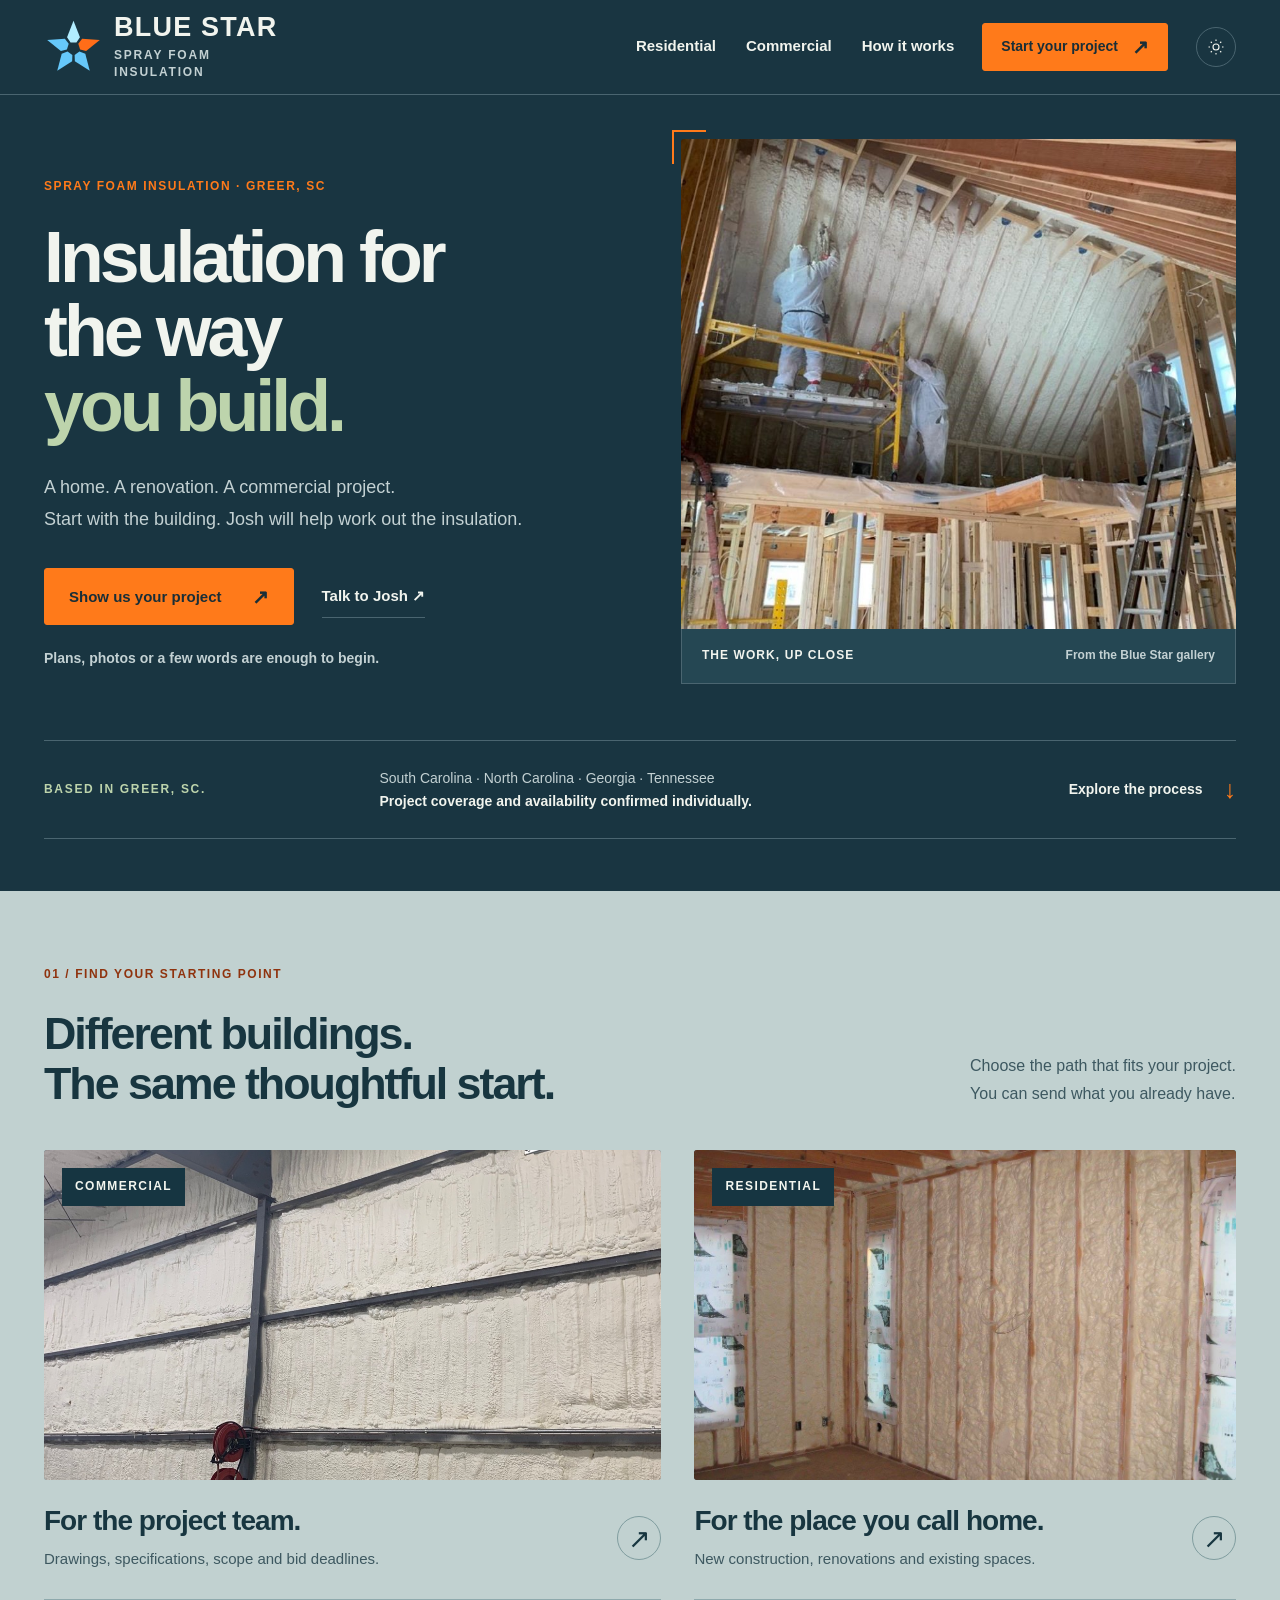
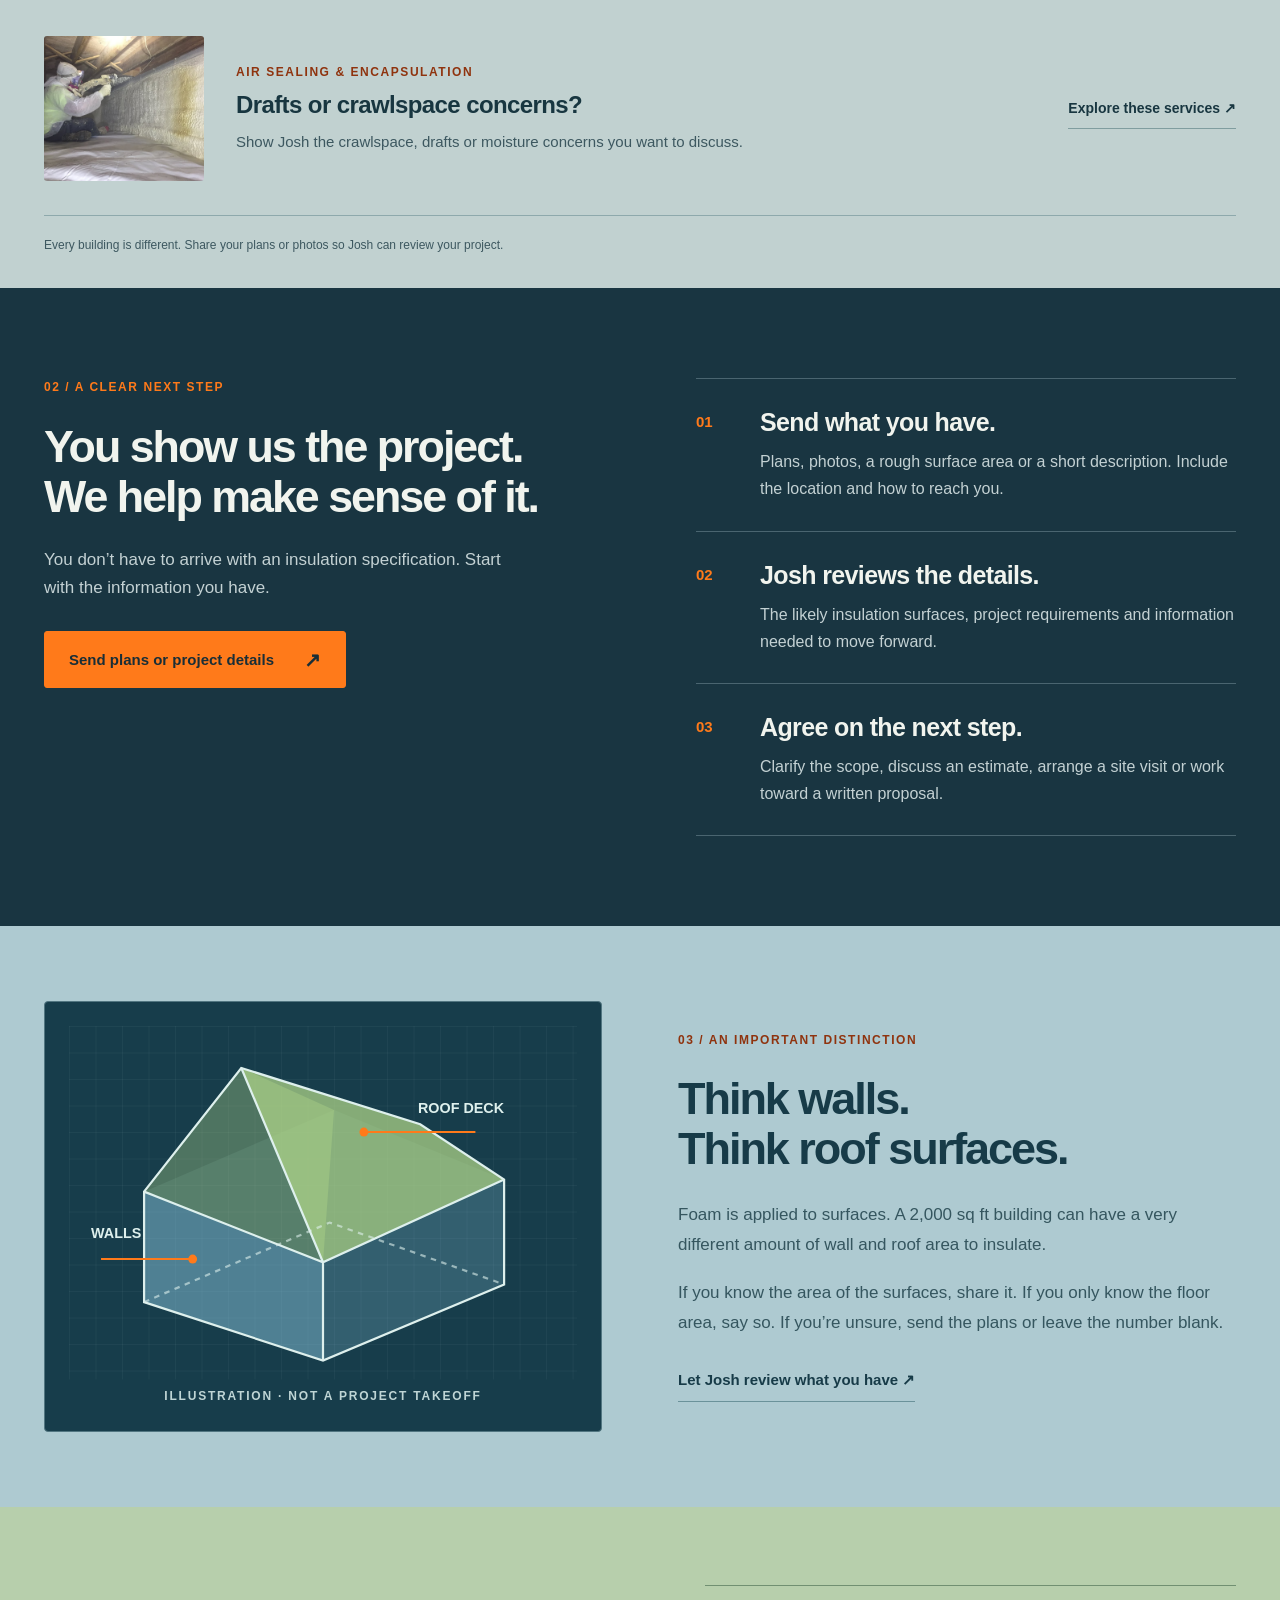
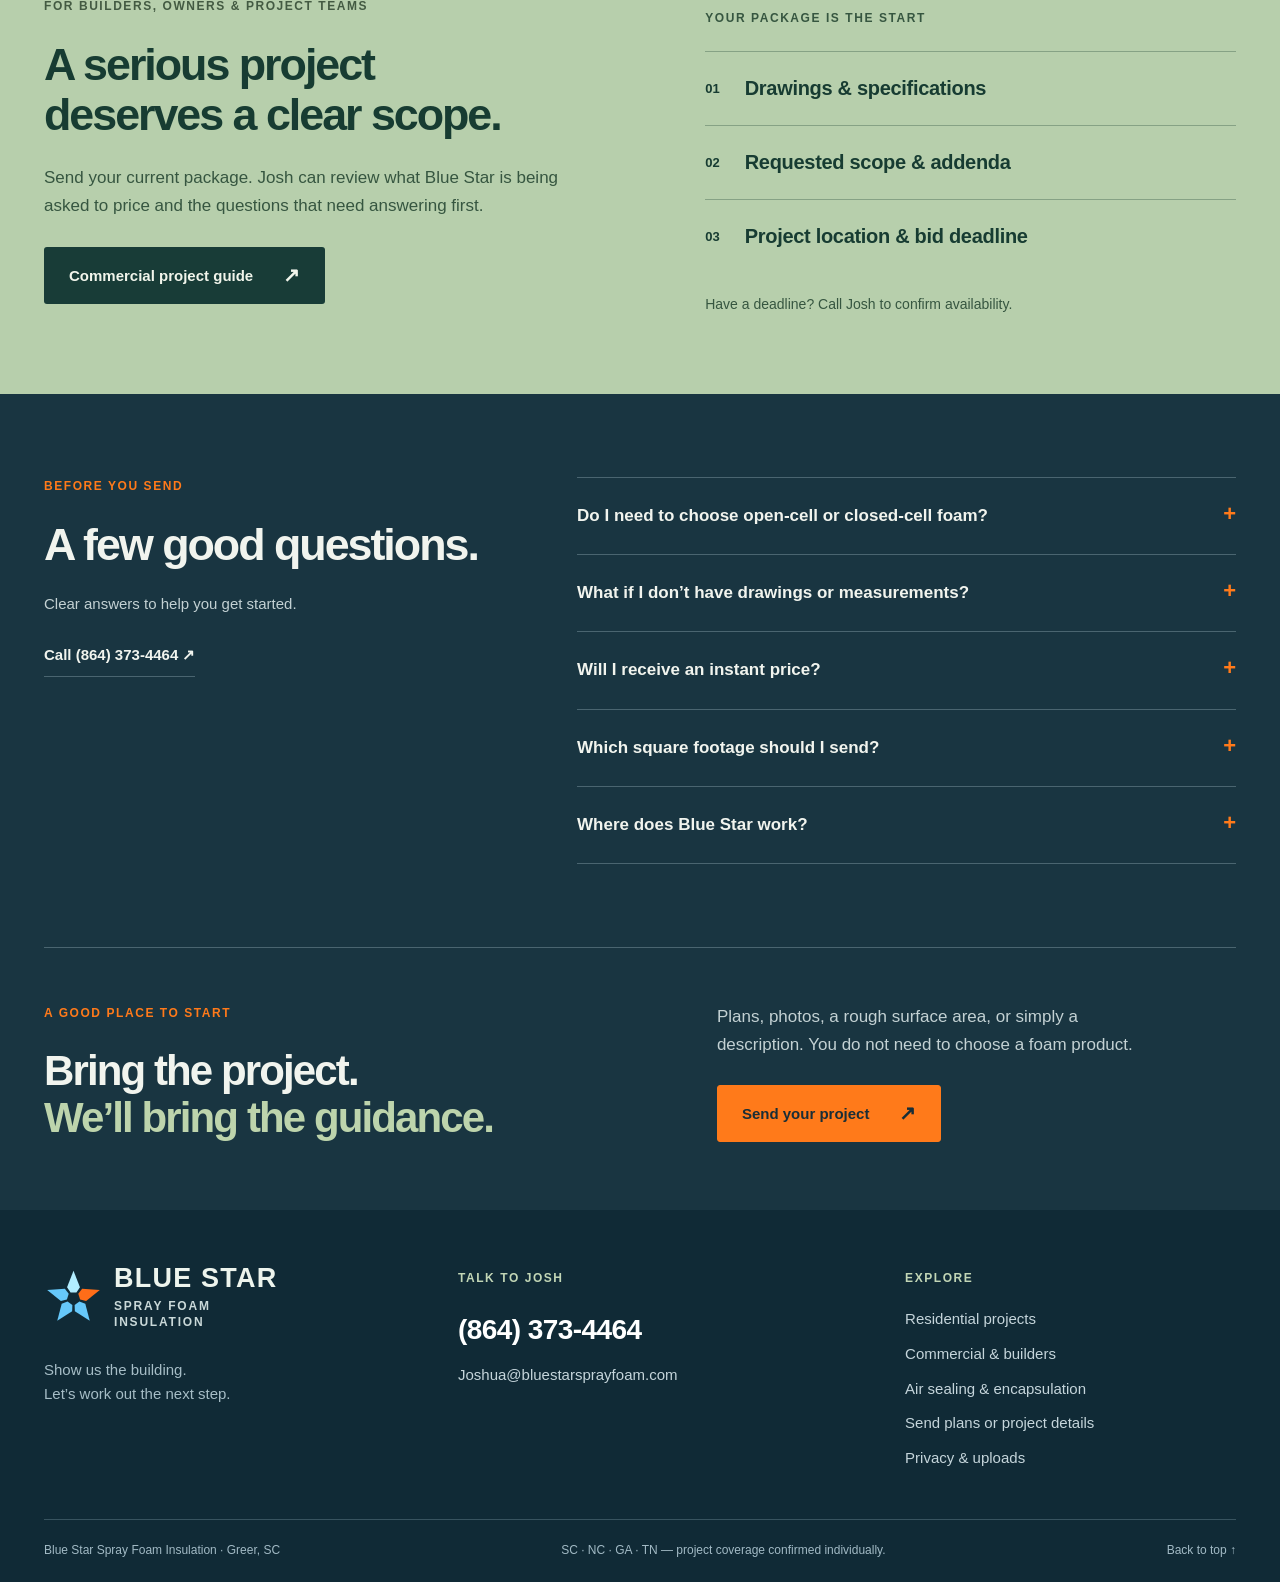
==== commit f1209dc1: "Refresh social preview with current branding and vibrant orange" ====
--- a/index.html
+++ b/index.html
@@ -1 +1 @@
-<!doctype html><html lang="en" data-theme="dark"><head><meta charset="utf-8"><meta name="viewport" content="width=device-width,initial-scale=1"><meta name="robots" content="noindex,nofollow"><meta name="theme-color" content="#142d3b"><title>Insulation for the way you build. | Blue Star Spray Foam Insulation</title><meta name="description" content="Spray foam insulation for homes and commercial projects. Share your plans, photos or project details with Josh."><link rel="icon" href="assets/icon.svg"><link rel="stylesheet" href="base.css"><link rel="stylesheet" href="styles.css"><link rel="canonical" href="https://cmcnosky.github.io/blue-star-spray-foam-preview/"><meta property="og:title" content="Insulation for the way you build. | Blue Star"><meta property="og:description" content="Spray foam insulation for homes and commercial projects. Share your plans, photos or project details with Josh."><meta property="og:type" content="website"><meta property="og:image" content="https://cmcnosky.github.io/blue-star-spray-foam-preview/assets/share.png"><meta property="og:url" content="https://cmcnosky.github.io/blue-star-spray-foam-preview/"><meta name="twitter:card" content="summary_large_image"><script>try{if((localStorage.getItem('bs-main-theme')||localStorage.getItem('bs-concept-theme')||localStorage.getItem('bs-preview-theme'))==='light')document.documentElement.dataset.theme='light'}catch(e){}</script><script src="site.js" defer></script></head><body><a class="skip" href="#main">Skip to content</a><header class="site-header"><div class="wrap nav-row"><a class="brand" href="./" aria-label="Blue Star Spray Foam Insulation home"><svg class="brand-mark" viewBox="0 0 64 64" aria-hidden="true"><path class="ray ray-0" d="M32 3 39 20.876 35.2 26.5 28.8 26.5 25 20.876Z" transform="rotate(0 32 33)"/><path class="ray ray-1" d="M32 3 39 20.876 35.2 26.5 28.8 26.5 25 20.876Z" transform="rotate(72 32 33)"/><path class="ray ray-2" d="M32 3 39 20.876 35.2 26.5 28.8 26.5 25 20.876Z" transform="rotate(144 32 33)"/><path class="ray ray-3" d="M32 3 39 20.876 35.2 26.5 28.8 26.5 25 20.876Z" transform="rotate(216 32 33)"/><path class="ray ray-4" d="M32 3 39 20.876 35.2 26.5 28.8 26.5 25 20.876Z" transform="rotate(288 32 33)"/></svg><span class="brand-words"><strong>BLUE STAR</strong><span>SPRAY FOAM<br>INSULATION</span></span></a><nav id="main-nav" aria-label="Main navigation"><a href="residential.html">Residential</a><a href="commercial.html">Commercial</a><a href="./#process">How it works</a><a class="mobile-project" href="project.html">Start your project ↗</a></nav><a class="button primary" href="project.html">Start your project <span aria-hidden="true">↗</span></a><button class="theme-toggle" aria-label="Use light colors" title="Change color theme"><svg viewBox="0 0 24 24" aria-hidden="true"><circle cx="12" cy="12" r="4"/><path d="M12 2v2m0 16v2M2 12h2m16 0h2M5 5l1.5 1.5m11 11L19 19M5 19l1.5-1.5m11-11L19 5"/></svg></button><button class="menu-toggle" aria-expanded="false" aria-controls="main-nav" aria-label="Open navigation"><span></span><span></span></button></div></header><main id="main" tabindex="-1"><div id="top" tabindex="-1"></div><section class="opening"><div class="opening-grid wrap"><div class="opening-copy"><p class="eyebrow">SPRAY FOAM INSULATION · GREER, SC</p><h1>Insulation for<br>the way <span>you build.</span></h1><p class="opening-lead">A home. A renovation. A commercial project. <br>Start with the building. Josh will help work out the insulation.</p><div class="actions"><a class="button primary" href="project.html">Show us your project <span aria-hidden="true">↗</span></a><a class="text-link" href="tel:+18643734464">Talk to Josh ↗</a></div><p class="opening-note">Plans, photos or a few words are enough to begin.</p></div><figure class="opening-photo"><img src="assets/application.jpg" alt="Spray foam application inside a timber-framed building" width="1024" height="768" fetchpriority="high"><figcaption><span>THE WORK, UP CLOSE</span><span>From the Blue Star gallery</span></figcaption></figure></div><div class="opening-bottom wrap"><span>BASED IN GREER, SC.</span><p>South Carolina · North Carolina · Georgia · Tennessee<br><b>Project coverage and availability confirmed individually.</b></p><a href="#process" aria-label="See how project review works">Explore the process <span aria-hidden="true">↓</span></a></div></section><section class="project-paths" id="applications"><div class="wrap"><div class="editorial-heading"><div><p class="eyebrow">01 / FIND YOUR STARTING POINT</p><h2>Different buildings.<br>The same thoughtful start.</h2></div><p>Choose the path that fits your project.<br>You can send what you already have.</p></div><div class="project-pair"><a class="project-story commercial-story" href="commercial.html"><div class="story-photo"><img src="assets/metal-building.jpg" alt="Insulated roof and wall surfaces inside a metal-framed building" width="1200" height="1600" loading="lazy"><span>COMMERCIAL</span></div><div class="story-caption"><div><h3>For the project team.</h3><p>Drawings, specifications, scope and bid deadlines.</p></div><span class="round-arrow" aria-hidden="true">↗</span></div></a><a class="project-story" href="residential.html"><div class="story-photo"><img src="assets/residential.jpg" alt="Spray foam installed between wood framing" width="1152" height="864" loading="lazy"><span>RESIDENTIAL</span></div><div class="story-caption"><div><h3>For the place you call home.</h3><p>New construction, renovations and existing spaces.</p></div><span class="round-arrow" aria-hidden="true">↗</span></div></a></div><div class="secondary-story"><img src="assets/crawlspace.jpg" alt="Insulation application along a crawlspace wall" width="500" height="375" loading="lazy"><div><p class="eyebrow">AIR SEALING & ENCAPSULATION</p><h3>Drafts or crawlspace concerns?</h3><p>Show Josh the crawlspace, drafts or moisture concerns you want to discuss.</p></div><a class="text-link" href="residential.html#air-sealing">Explore these services ↗</a></div><p class="gallery-provenance">Every building is different. Share your plans or photos so Josh can review your project.</p></div></section><section class="review-process wrap" id="process" tabindex="-1"><div class="process-heading"><p class="eyebrow">02 / A CLEAR NEXT STEP</p><h2>You show us the project.<br>We help make sense of it.</h2><p>You don’t have to arrive with an insulation specification. Start with the information you have.</p><a class="button primary" href="project.html">Send plans or project details <span aria-hidden="true">↗</span></a></div><ol class="process-rows"><li><span>01</span><div><h3>Send what you have.</h3><p>Plans, photos, a rough surface area or a short description. Include the location and how to reach you.</p></div></li><li><span>02</span><div><h3>Josh reviews the details.</h3><p>The likely insulation surfaces, project requirements and information needed to move forward.</p></div></li><li><span>03</span><div><h3>Agree on the next step.</h3><p>Clarify the scope, discuss an estimate, arrange a site visit or work toward a written proposal.</p></div></li></ol></section><div class="surface-band"><section class="surface-section wrap"><div class="surface-drawing"><svg viewBox="0 0 460 320" role="img" aria-labelledby="surface-title"><title id="surface-title">Walls and roof surface area are different from the floor footprint</title><defs><pattern id="grid" width="24" height="24" patternUnits="userSpaceOnUse"><path d="M24 0H0V24" fill="none" stroke="currentColor" stroke-width=".4" opacity=".18"/></pattern></defs><rect width="460" height="320" fill="url(#grid)"/><path d="M68 150 240 76 394 139 230 214Z" fill="#8ec3cc" opacity=".12"/><path d="M68 150v100l162 53V214Z" fill="#87c4db" opacity=".5"/><path d="M230 214v89l164-69v-95Z" fill="#87c4db" opacity=".25"/><path d="M68 150 156 38 240 76 230 214Z" fill="#b4da8b" opacity=".35"/><path d="M156 38 318 89 394 139 230 214Z" fill="#b4da8b" opacity=".7"/><g fill="none" stroke="currentColor" stroke-width="2"><path d="M68 150v100l162 53 164-69v-95L318 89 156 38Z"/><path d="M68 150 230 214 394 139M156 38 230 214v89"/><path stroke-dasharray="5 5" opacity=".6" d="M68 250 236 178 394 234"/></g><path d="M267 96h101" stroke="#ffad72" stroke-width="2"/><circle cx="267" cy="96" r="4" fill="#ffad72"/><text x="316" y="79" fill="currentColor" font-size="13" font-weight="700">ROOF DECK</text><path d="M112 211H29" stroke="#ffad72" stroke-width="2"/><circle cx="112" cy="211" r="4" fill="#ffad72"/><text x="20" y="192" fill="currentColor" font-size="13" font-weight="700">WALLS</text></svg><span>ILLUSTRATION · NOT A PROJECT TAKEOFF</span></div><div><p class="eyebrow">03 / AN IMPORTANT DISTINCTION</p><h2>Think walls.<br>Think roof surfaces.</h2><p>Foam is applied to surfaces. A 2,000 sq ft building can have a very different amount of wall and roof area to insulate.</p><p>If you know the area of the surfaces, share it. If you only know the floor area, say so. If you’re unsure, send the plans or leave the number blank.</p><a class="text-link" href="project.html">Let Josh review what you have ↗</a></div></section></div><section class="bid-band"><div class="wrap bid-grid"><div><p class="eyebrow">FOR BUILDERS, OWNERS & PROJECT TEAMS</p><h2>A serious project<br>deserves a clear scope.</h2><p>Send your current package. Josh can review what Blue Star is being asked to price and the questions that need answering first.</p><a class="button ink" href="commercial.html">Commercial project guide <span aria-hidden="true">↗</span></a></div><div class="bid-list"><p>YOUR PACKAGE IS THE START</p><div><span>01</span><strong>Drawings & specifications</strong></div><div><span>02</span><strong>Requested scope & addenda</strong></div><div><span>03</span><strong>Project location & bid deadline</strong></div><small>Have a deadline? Call Josh to confirm availability.</small></div></div></section><section class="section wrap faq-section"><div><p class="eyebrow">BEFORE YOU SEND</p><h2>A few good questions.</h2><p>Clear answers to help you get started.</p><a class="text-link" href="tel:+18643734464">Call (864) 373-4464 ↗</a></div><div class="faq-list"><details><summary>Do I need to choose open-cell or closed-cell foam?<span aria-hidden="true">+</span></summary><div><p>No. Share your building and your goal. Josh considers the assembly, available depth, moisture conditions and any project requirements before recommending an approach.</p></div></details><details><summary>What if I don’t have drawings or measurements?<span aria-hidden="true">+</span></summary><div><p>Start with a short description and your project location. Photos can help, but you can begin without them. Josh will explain what information is useful next.</p></div></details><details><summary>Will I receive an instant price?<span aria-hidden="true">+</span></summary><div><p>No. Plans begin the review. Josh checks the scope and missing details before discussing a useful estimate, arranging a site visit or preparing a written proposal. Uploading files does not reserve a date.</p></div></details><details><summary>Which square footage should I send?<span aria-hidden="true">+</span></summary><div><p>If you know it, send the combined area of the surfaces you want insulated—such as walls and a roof deck or ceiling. Building floor area is different. If your number is floor area, label it that way; if you are unsure, leave the area blank.</p></div></details><details><summary>Where does Blue Star work?<span aria-hidden="true">+</span></summary><div><p>Blue Star is based in Greer, South Carolina. Its published service area includes South Carolina, North Carolina, Georgia and Tennessee. Send the project location so travel, coverage and availability can be confirmed.</p></div></details></div></section><section class="closing wrap"><div><p class="eyebrow">A GOOD PLACE TO START</p><h2>Bring the project.<br><span>We’ll bring the guidance.</span></h2></div><div><p>Plans, photos, a rough surface area, or simply a description. You do not need to choose a foam product.</p><a class="button primary" href="project.html">Send your project <span aria-hidden="true">↗</span></a></div></section></main><footer class="site-footer"><div class="wrap footer-top"><div><a class="brand" href="./" aria-label="Blue Star Spray Foam Insulation home"><svg class="brand-mark" viewBox="0 0 64 64" aria-hidden="true"><path class="ray ray-0" d="M32 3 39 20.876 35.2 26.5 28.8 26.5 25 20.876Z" transform="rotate(0 32 33)"/><path class="ray ray-1" d="M32 3 39 20.876 35.2 26.5 28.8 26.5 25 20.876Z" transform="rotate(72 32 33)"/><path class="ray ray-2" d="M32 3 39 20.876 35.2 26.5 28.8 26.5 25 20.876Z" transform="rotate(144 32 33)"/><path class="ray ray-3" d="M32 3 39 20.876 35.2 26.5 28.8 26.5 25 20.876Z" transform="rotate(216 32 33)"/><path class="ray ray-4" d="M32 3 39 20.876 35.2 26.5 28.8 26.5 25 20.876Z" transform="rotate(288 32 33)"/></svg><span class="brand-words"><strong>BLUE STAR</strong><span>SPRAY FOAM<br>INSULATION</span></span></a><p>Show us the building.<br>Let’s work out the next step.</p></div><div><span class="eyebrow">TALK TO JOSH</span><a class="footer-phone" href="tel:+18643734464">(864) 373-4464</a><a href="mailto:Joshua@bluestarsprayfoam.com">Joshua@bluestarsprayfoam.com</a></div><div><span class="eyebrow">EXPLORE</span><a href="residential.html">Residential projects</a><a href="commercial.html">Commercial & builders</a><a href="residential.html#air-sealing">Air sealing & encapsulation</a><a href="project.html">Send plans or project details</a><a href="privacy.html">Privacy & uploads</a></div></div><div class="wrap footer-bottom"><span>Blue Star Spray Foam Insulation · Greer, SC</span><span>SC · NC · GA · TN — project coverage confirmed individually.</span><a href="#top">Back to top ↑</a></div></footer><div class="mobile-dock"><a href="tel:+18643734464">Call Josh</a><a href="project.html">Start your project ↗</a></div></body></html>+<!doctype html><html lang="en" data-theme="dark"><head><meta charset="utf-8"><meta name="viewport" content="width=device-width,initial-scale=1"><meta name="robots" content="noindex,nofollow"><meta name="theme-color" content="#142d3b"><title>Insulation for the way you build. | Blue Star Spray Foam Insulation</title><meta name="description" content="Spray foam insulation for homes and commercial projects. Share your plans, photos or project details with Josh."><link rel="icon" href="assets/icon.svg"><link rel="stylesheet" href="base.css"><link rel="stylesheet" href="styles.css"><link rel="canonical" href="https://cmcnosky.github.io/blue-star-spray-foam-preview/"><meta property="og:title" content="Insulation for the way you build. | Blue Star"><meta property="og:description" content="Spray foam insulation for homes and commercial projects. Share your plans, photos or project details with Josh."><meta property="og:type" content="website"><meta property="og:url" content="https://cmcnosky.github.io/blue-star-spray-foam-preview/"><meta property="og:image" content="https://cmcnosky.github.io/blue-star-spray-foam-preview/assets/blue-star-link-preview-v5.png"><meta property="og:image:width" content="1200"><meta property="og:image:height" content="630"><meta property="og:image:type" content="image/png"><meta property="og:image:alt" content="Blue Star Spray Foam Insulation: Insulation for the way you build, beside a photograph of spray foam being installed."><meta name="twitter:card" content="summary_large_image"><meta name="twitter:image" content="https://cmcnosky.github.io/blue-star-spray-foam-preview/assets/blue-star-link-preview-v5.png"><meta name="twitter:image:alt" content="Blue Star Spray Foam Insulation: Insulation for the way you build, beside a photograph of spray foam being installed."><script>try{if((localStorage.getItem('bs-main-theme')||localStorage.getItem('bs-concept-theme')||localStorage.getItem('bs-preview-theme'))==='light')document.documentElement.dataset.theme='light'}catch(e){}</script><script src="site.js" defer></script></head><body><a class="skip" href="#main">Skip to content</a><header class="site-header"><div class="wrap nav-row"><a class="brand" href="./" aria-label="Blue Star Spray Foam Insulation home"><svg class="brand-mark" viewBox="0 0 64 64" aria-hidden="true"><path class="ray ray-0" d="M32 3 39 20.876 35.2 26.5 28.8 26.5 25 20.876Z" transform="rotate(0 32 33)"/><path class="ray ray-1" d="M32 3 39 20.876 35.2 26.5 28.8 26.5 25 20.876Z" transform="rotate(72 32 33)"/><path class="ray ray-2" d="M32 3 39 20.876 35.2 26.5 28.8 26.5 25 20.876Z" transform="rotate(144 32 33)"/><path class="ray ray-3" d="M32 3 39 20.876 35.2 26.5 28.8 26.5 25 20.876Z" transform="rotate(216 32 33)"/><path class="ray ray-4" d="M32 3 39 20.876 35.2 26.5 28.8 26.5 25 20.876Z" transform="rotate(288 32 33)"/></svg><span class="brand-words"><strong>BLUE STAR</strong><span>SPRAY FOAM<br>INSULATION</span></span></a><nav id="main-nav" aria-label="Main navigation"><a href="residential.html">Residential</a><a href="commercial.html">Commercial</a><a href="./#process">How it works</a><a class="mobile-project" href="project.html">Start your project ↗</a></nav><a class="button primary" href="project.html">Start your project <span aria-hidden="true">↗</span></a><button class="theme-toggle" aria-label="Use light colors" title="Change color theme"><svg viewBox="0 0 24 24" aria-hidden="true"><circle cx="12" cy="12" r="4"/><path d="M12 2v2m0 16v2M2 12h2m16 0h2M5 5l1.5 1.5m11 11L19 19M5 19l1.5-1.5m11-11L19 5"/></svg></button><button class="menu-toggle" aria-expanded="false" aria-controls="main-nav" aria-label="Open navigation"><span></span><span></span></button></div></header><main id="main" tabindex="-1"><div id="top" tabindex="-1"></div><section class="opening"><div class="opening-grid wrap"><div class="opening-copy"><p class="eyebrow">SPRAY FOAM INSULATION · GREER, SC</p><h1>Insulation for<br>the way <span>you build.</span></h1><p class="opening-lead">A home. A renovation. A commercial project. <br>Start with the building. Josh will help work out the insulation.</p><div class="actions"><a class="button primary" href="project.html">Show us your project <span aria-hidden="true">↗</span></a><a class="text-link" href="tel:+18643734464">Talk to Josh ↗</a></div><p class="opening-note">Plans, photos or a few words are enough to begin.</p></div><figure class="opening-photo"><img src="assets/application.jpg" alt="Spray foam application inside a timber-framed building" width="1024" height="768" fetchpriority="high"><figcaption><span>THE WORK, UP CLOSE</span><span>From the Blue Star gallery</span></figcaption></figure></div><div class="opening-bottom wrap"><span>BASED IN GREER, SC.</span><p>South Carolina · North Carolina · Georgia · Tennessee<br><b>Project coverage and availability confirmed individually.</b></p><a href="#process" aria-label="See how project review works">Explore the process <span aria-hidden="true">↓</span></a></div></section><section class="project-paths" id="applications"><div class="wrap"><div class="editorial-heading"><div><p class="eyebrow">01 / FIND YOUR STARTING POINT</p><h2>Different buildings.<br>The same thoughtful start.</h2></div><p>Choose the path that fits your project.<br>You can send what you already have.</p></div><div class="project-pair"><a class="project-story commercial-story" href="commercial.html"><div class="story-photo"><img src="assets/metal-building.jpg" alt="Insulated roof and wall surfaces inside a metal-framed building" width="1200" height="1600" loading="lazy"><span>COMMERCIAL</span></div><div class="story-caption"><div><h3>For the project team.</h3><p>Drawings, specifications, scope and bid deadlines.</p></div><span class="round-arrow" aria-hidden="true">↗</span></div></a><a class="project-story" href="residential.html"><div class="story-photo"><img src="assets/residential.jpg" alt="Spray foam installed between wood framing" width="1152" height="864" loading="lazy"><span>RESIDENTIAL</span></div><div class="story-caption"><div><h3>For the place you call home.</h3><p>New construction, renovations and existing spaces.</p></div><span class="round-arrow" aria-hidden="true">↗</span></div></a></div><div class="secondary-story"><img src="assets/crawlspace.jpg" alt="Insulation application along a crawlspace wall" width="500" height="375" loading="lazy"><div><p class="eyebrow">AIR SEALING & ENCAPSULATION</p><h3>Drafts or crawlspace concerns?</h3><p>Show Josh the crawlspace, drafts or moisture concerns you want to discuss.</p></div><a class="text-link" href="residential.html#air-sealing">Explore these services ↗</a></div><p class="gallery-provenance">Every building is different. Share your plans or photos so Josh can review your project.</p></div></section><section class="review-process wrap" id="process" tabindex="-1"><div class="process-heading"><p class="eyebrow">02 / A CLEAR NEXT STEP</p><h2>You show us the project.<br>We help make sense of it.</h2><p>You don’t have to arrive with an insulation specification. Start with the information you have.</p><a class="button primary" href="project.html">Send plans or project details <span aria-hidden="true">↗</span></a></div><ol class="process-rows"><li><span>01</span><div><h3>Send what you have.</h3><p>Plans, photos, a rough surface area or a short description. Include the location and how to reach you.</p></div></li><li><span>02</span><div><h3>Josh reviews the details.</h3><p>The likely insulation surfaces, project requirements and information needed to move forward.</p></div></li><li><span>03</span><div><h3>Agree on the next step.</h3><p>Clarify the scope, discuss an estimate, arrange a site visit or work toward a written proposal.</p></div></li></ol></section><div class="surface-band"><section class="surface-section wrap"><div class="surface-drawing"><svg viewBox="0 0 460 320" role="img" aria-labelledby="surface-title"><title id="surface-title">Walls and roof surface area are different from the floor footprint</title><defs><pattern id="grid" width="24" height="24" patternUnits="userSpaceOnUse"><path d="M24 0H0V24" fill="none" stroke="currentColor" stroke-width=".4" opacity=".18"/></pattern></defs><rect width="460" height="320" fill="url(#grid)"/><path d="M68 150 240 76 394 139 230 214Z" fill="#8ec3cc" opacity=".12"/><path d="M68 150v100l162 53V214Z" fill="#87c4db" opacity=".5"/><path d="M230 214v89l164-69v-95Z" fill="#87c4db" opacity=".25"/><path d="M68 150 156 38 240 76 230 214Z" fill="#b4da8b" opacity=".35"/><path d="M156 38 318 89 394 139 230 214Z" fill="#b4da8b" opacity=".7"/><g fill="none" stroke="currentColor" stroke-width="2"><path d="M68 150v100l162 53 164-69v-95L318 89 156 38Z"/><path d="M68 150 230 214 394 139M156 38 230 214v89"/><path stroke-dasharray="5 5" opacity=".6" d="M68 250 236 178 394 234"/></g><path d="M267 96h101" stroke="#ffad72" stroke-width="2"/><circle cx="267" cy="96" r="4" fill="#ffad72"/><text x="316" y="79" fill="currentColor" font-size="13" font-weight="700">ROOF DECK</text><path d="M112 211H29" stroke="#ffad72" stroke-width="2"/><circle cx="112" cy="211" r="4" fill="#ffad72"/><text x="20" y="192" fill="currentColor" font-size="13" font-weight="700">WALLS</text></svg><span>ILLUSTRATION · NOT A PROJECT TAKEOFF</span></div><div><p class="eyebrow">03 / AN IMPORTANT DISTINCTION</p><h2>Think walls.<br>Think roof surfaces.</h2><p>Foam is applied to surfaces. A 2,000 sq ft building can have a very different amount of wall and roof area to insulate.</p><p>If you know the area of the surfaces, share it. If you only know the floor area, say so. If you’re unsure, send the plans or leave the number blank.</p><a class="text-link" href="project.html">Let Josh review what you have ↗</a></div></section></div><section class="bid-band"><div class="wrap bid-grid"><div><p class="eyebrow">FOR BUILDERS, OWNERS & PROJECT TEAMS</p><h2>A serious project<br>deserves a clear scope.</h2><p>Send your current package. Josh can review what Blue Star is being asked to price and the questions that need answering first.</p><a class="button ink" href="commercial.html">Commercial project guide <span aria-hidden="true">↗</span></a></div><div class="bid-list"><p>YOUR PACKAGE IS THE START</p><div><span>01</span><strong>Drawings & specifications</strong></div><div><span>02</span><strong>Requested scope & addenda</strong></div><div><span>03</span><strong>Project location & bid deadline</strong></div><small>Have a deadline? Call Josh to confirm availability.</small></div></div></section><section class="section wrap faq-section"><div><p class="eyebrow">BEFORE YOU SEND</p><h2>A few good questions.</h2><p>Clear answers to help you get started.</p><a class="text-link" href="tel:+18643734464">Call (864) 373-4464 ↗</a></div><div class="faq-list"><details><summary>Do I need to choose open-cell or closed-cell foam?<span aria-hidden="true">+</span></summary><div><p>No. Share your building and your goal. Josh considers the assembly, available depth, moisture conditions and any project requirements before recommending an approach.</p></div></details><details><summary>What if I don’t have drawings or measurements?<span aria-hidden="true">+</span></summary><div><p>Start with a short description and your project location. Photos can help, but you can begin without them. Josh will explain what information is useful next.</p></div></details><details><summary>Will I receive an instant price?<span aria-hidden="true">+</span></summary><div><p>No. Plans begin the review. Josh checks the scope and missing details before discussing a useful estimate, arranging a site visit or preparing a written proposal. Uploading files does not reserve a date.</p></div></details><details><summary>Which square footage should I send?<span aria-hidden="true">+</span></summary><div><p>If you know it, send the combined area of the surfaces you want insulated—such as walls and a roof deck or ceiling. Building floor area is different. If your number is floor area, label it that way; if you are unsure, leave the area blank.</p></div></details><details><summary>Where does Blue Star work?<span aria-hidden="true">+</span></summary><div><p>Blue Star is based in Greer, South Carolina. Its published service area includes South Carolina, North Carolina, Georgia and Tennessee. Send the project location so travel, coverage and availability can be confirmed.</p></div></details></div></section><section class="closing wrap"><div><p class="eyebrow">A GOOD PLACE TO START</p><h2>Bring the project.<br><span>We’ll bring the guidance.</span></h2></div><div><p>Plans, photos, a rough surface area, or simply a description. You do not need to choose a foam product.</p><a class="button primary" href="project.html">Send your project <span aria-hidden="true">↗</span></a></div></section></main><footer class="site-footer"><div class="wrap footer-top"><div><a class="brand" href="./" aria-label="Blue Star Spray Foam Insulation home"><svg class="brand-mark" viewBox="0 0 64 64" aria-hidden="true"><path class="ray ray-0" d="M32 3 39 20.876 35.2 26.5 28.8 26.5 25 20.876Z" transform="rotate(0 32 33)"/><path class="ray ray-1" d="M32 3 39 20.876 35.2 26.5 28.8 26.5 25 20.876Z" transform="rotate(72 32 33)"/><path class="ray ray-2" d="M32 3 39 20.876 35.2 26.5 28.8 26.5 25 20.876Z" transform="rotate(144 32 33)"/><path class="ray ray-3" d="M32 3 39 20.876 35.2 26.5 28.8 26.5 25 20.876Z" transform="rotate(216 32 33)"/><path class="ray ray-4" d="M32 3 39 20.876 35.2 26.5 28.8 26.5 25 20.876Z" transform="rotate(288 32 33)"/></svg><span class="brand-words"><strong>BLUE STAR</strong><span>SPRAY FOAM<br>INSULATION</span></span></a><p>Show us the building.<br>Let’s work out the next step.</p></div><div><span class="eyebrow">TALK TO JOSH</span><a class="footer-phone" href="tel:+18643734464">(864) 373-4464</a><a href="mailto:Joshua@bluestarsprayfoam.com">Joshua@bluestarsprayfoam.com</a></div><div><span class="eyebrow">EXPLORE</span><a href="residential.html">Residential projects</a><a href="commercial.html">Commercial & builders</a><a href="residential.html#air-sealing">Air sealing & encapsulation</a><a href="project.html">Send plans or project details</a><a href="privacy.html">Privacy & uploads</a></div></div><div class="wrap footer-bottom"><span>Blue Star Spray Foam Insulation · Greer, SC</span><span>SC · NC · GA · TN — project coverage confirmed individually.</span><a href="#top">Back to top ↑</a></div></footer><div class="mobile-dock"><a href="tel:+18643734464">Call Josh</a><a href="project.html">Start your project ↗</a></div></body></html>
--- a/styles.css
+++ b/styles.css
@@ -9,6 +9,8 @@
 @media(min-width:1450px){.opening-photo>img{height:540px}.opening-copy{padding-block:50px}.opening-bottom{margin-top:55px}}
 @media(max-width:1180px){.wrap{width:calc(100% - 64px)}.nav-row{gap:19px}.nav-row nav{gap:22px}.brand-words strong{font-size:24px}.brand-mark{width:52px;height:52px}.opening-grid{gap:35px}.opening h1{font-size:clamp(47px,5.8vw,68px)}.opening-photo>img{height:460px}.opening-photo figcaption{display:block;padding:14px 18px}.opening-photo figcaption span{display:block}.opening-photo figcaption span+span{margin-top:5px}.opening-lead{font-size:17px}.opening .actions{gap:20px}.opening .button{padding-inline:20px}.review-process,.bid-grid{gap:55px}.surface-band .surface-section{gap:45px}.secondary-story{grid-template-columns:130px 1fr;gap:27px}.secondary-story>img{grid-row:1/3;height:150px}.secondary-story>.text-link{grid-column:2;justify-self:start}.secondary-story>div+p{margin-top:0}.secondary-story>div{grid-column:2}.story-caption h3{font-size:25px}.footer-top{gap:35px}.footer-top>div>a:not(.brand){font-size:14px}.footer-top>div>a.footer-phone{font-size:24px}}
 @media(max-width:960px){.nav-row nav{display:none}.nav-row nav.open{display:grid;grid-template-columns:1fr 1fr;position:absolute;top:100%;left:0;right:0;background:var(--bg);padding:18px 32px 25px;border-bottom:1px solid var(--line);gap:8px 25px;box-shadow:0 16px 28px #061a2126}.nav-row .mobile-project{display:block!important}.nav-row>.button{margin-left:auto}.theme-toggle{margin-left:0}.menu-toggle{display:block}.opening-grid{grid-template-columns:1.05fr 1fr;gap:27px}.opening h1{font-size:53px}.opening-copy{padding-top:20px}.opening-lead br{display:none}.opening .actions{display:block}.opening .text-link{margin-top:13px}.opening-photo>img{height:100%;min-height:480px}.opening-photo figcaption{flex-shrink:0}.opening-bottom{grid-template-columns:1fr 1.4fr}.opening-bottom>a{display:none}.editorial-heading>p{max-width:240px}.project-pair{gap:25px;grid-template-columns:1fr 1fr}.story-photo img{height:290px}.story-caption{align-items:start}.round-arrow{width:38px;height:38px;font-size:24px}.story-caption h3{font-size:23px}.review-process{gap:40px}.process-rows li{grid-template-columns:32px 1fr;gap:14px}.process-rows h3{font-size:23px}.surface-band .surface-section{gap:35px}.surface-band h2{font-size:38px}.bid-grid{gap:45px}.bid-list strong{font-size:18px}.faq-section{gap:45px}.footer-top{grid-template-columns:1fr 1fr}.footer-top>div:first-child{grid-column:1/-1;display:flex;justify-content:space-between;align-items:center}.footer-top>div:first-child p{margin:0}.intake-layout{gap:28px;grid-template-columns:minmax(0,1.6fr) minmax(250px,1fr)}.intake-aside{padding:24px}.intake-aside h2{font-size:26px}}
+/* Give the project form the full content width on portrait tablets. */
+@media(max-width:900px){.intake-layout{grid-template-columns:minmax(0,1fr)}.intake-aside{position:static}}
 @media(max-width:700px){html{scroll-padding-top:92px}.wrap{width:calc(100% - 36px)}.nav-row{min-height:82px;gap:12px}.brand{gap:8px}.brand-mark{width:44px;height:44px}.brand-words strong{font-size:22px}.brand-words>span{font-size:12px;letter-spacing:.13em;line-height:1.3}.nav-row>.button{display:none}.theme-toggle{margin-left:auto;width:38px;height:38px;flex-basis:38px}.menu-toggle{min-width:40px;width:40px;height:44px}.nav-row nav.open{padding-inline:18px}.nav-row nav a{font-size:16px;padding-block:13px}.opening{padding-top:28px}.opening-grid{grid-template-columns:1fr;gap:30px}.opening-copy{padding:10px 0 0}.eyebrow{font-size:12px;margin-bottom:22px}.opening h1{font-size:clamp(46px,10.7vw,65px);letter-spacing:-.055em;line-height:1.05}.opening-lead{font-size:17px;line-height:1.75;margin-top:25px}.opening-lead br{display:none}.opening .actions{display:flex;gap:23px;margin-top:27px}.opening .text-link{margin-top:0;font-size:14px}.opening .button{font-size:15px;padding:16px 20px;min-height:55px}.opening-note{font-size:14px;margin-top:20px;max-width:330px}.opening-photo>img{height:340px;min-height:0;object-position:50% 45%}.opening-photo:before{top:-6px;left:-6px;width:25px;height:25px}.opening-photo figcaption{display:flex;justify-content:space-between;padding:14px 16px;font-size:12px;gap:15px}.opening-photo figcaption span:first-child{font-size:12px;max-width:100px;line-height:1.6}.opening-photo figcaption span+span{margin-top:0;max-width:150px;text-align:right}.opening-bottom{grid-template-columns:1fr;gap:13px;margin-top:31px;margin-bottom:35px;padding-block:24px}.opening-bottom>span{font-size:12px}.opening-bottom>p{font-size:14px}.project-paths{padding-block:50px 26px}.editorial-heading{display:block;margin-bottom:30px}.editorial-heading h2{font-size:36px}.editorial-heading>p{font-size:16px;max-width:350px;margin-top:23px}.project-pair{grid-template-columns:1fr;gap:35px}.story-photo img{height:300px}.story-caption{padding-block:20px 24px}.story-caption h3{font-size:27px}.story-caption p{font-size:15px;line-height:1.6}.round-arrow{width:42px;height:42px}.secondary-story{grid-template-columns:95px 1fr;gap:18px;margin-top:5px;padding-top:28px}.secondary-story>img{height:135px;grid-row:1;align-self:start}.secondary-story>div{grid-column:2}.secondary-story h3{font-size:21px}.secondary-story .eyebrow{font-size:12px;margin-bottom:10px}.secondary-story p:not(.eyebrow){font-size:14px;margin-top:12px}.secondary-story>.text-link{grid-column:1/-1;font-size:14px;margin-top:3px}.gallery-provenance{font-size:12px;margin-top:26px}.review-process{display:block;padding-block:57px}.process-heading h2{font-size:36px}.process-heading>p:not(.eyebrow){font-size:16px;margin-top:24px}.process-heading>.button{margin-top:24px;font-size:14px}.process-rows{margin-top:40px}.process-rows li{grid-template-columns:33px 1fr;gap:17px;padding-block:26px}.process-rows h3{font-size:25px}.process-rows p{font-size:16px}.surface-band .surface-section{display:flex;flex-direction:column-reverse;padding-block:54px;gap:30px}.surface-band h2{font-size:39px}.surface-band p:not(.eyebrow){font-size:16px}.surface-band .surface-drawing{padding:15px;width:100%}.surface-band .surface-drawing>span{font-size:12px}.bid-band{padding-block:54px}.bid-grid{grid-template-columns:1fr;gap:33px}.bid-band h2{font-size:37px}.bid-band p:not(.eyebrow){font-size:16px;margin-top:22px}.bid-band .button{font-size:14px}.bid-list strong{font-size:18px}.bid-list>div{gap:23px;padding-block:22px}.bid-list small{font-size:14px}.section{padding-block:58px}.faq-section{display:block}.faq-section h2{font-size:36px}.faq-list{margin-top:30px}.faq-list summary{font-size:16px;padding-block:23px}.faq-list details>div{font-size:16px}.closing{grid-template-columns:1fr;gap:25px;padding-block:44px 51px}.closing h2{font-size:35px}.closing p:not(.eyebrow){font-size:16px}.closing .eyebrow{margin-bottom:20px}.site-footer{padding:43px 0 77px}.footer-top{display:block;padding-bottom:34px}.footer-top>div:first-child{display:block}.footer-top>div:first-child p{font-size:15px;margin-top:22px}.footer-top>div+div{margin-top:32px}.footer-top>div>a:not(.brand){font-size:15px}.footer-top>div>a.footer-phone{font-size:26px}.footer-top .eyebrow{font-size:12px;margin-bottom:16px}.footer-bottom{font-size:12px;gap:20px;padding-block:22px}.footer-bottom>span:nth-child(2){font-size:12px}.mobile-dock{padding-inline:18px}.mobile-dock a{font-size:14px}.page-intro{padding-top:25px;padding-bottom:31px}.page-intro .back-link{margin-bottom:28px;font-size:14px}.page-intro h1{font-size:42px}.page-intro>p:last-child{font-size:17px;line-height:1.7;margin-top:23px}.scope-pair{gap:20px}.scope-pair article{padding:27px}.scope-pair h2{font-size:31px}.scope-pair ul{font-size:16px}.scope-pair p:last-child{font-size:14px}.commercial-photo{gap:28px;padding-top:39px}.commercial-photo img{height:340px}.commercial-photo h2{font-size:36px}.commercial-photo>div p:not(.eyebrow){font-size:16px}.detail-grid{gap:15px}.detail-grid article{padding-top:26px;padding-bottom:13px}.detail-grid h3{font-size:26px}.detail-grid p{font-size:16px}.residential-lead{gap:27px}.residential-lead img{height:310px}.residential-lead h2{font-size:36px}.residential-lead p:not(.eyebrow){font-size:16px}.service-note{padding:27px;gap:21px}.service-note h2{font-size:32px}.intake-layout{display:flex;flex-direction:column;gap:28px}.intake-aside{position:static;padding:28px}.intake-aside h2{font-size:30px}.intake-status{font-size:13px}.prose{padding-bottom:55px}.prose h2{font-size:28px}.prose p{font-size:16px}}
 @media(max-width:370px){.wrap{width:calc(100% - 28px)}.nav-row{gap:8px}.brand-mark{width:39px;height:39px}.brand-words strong{font-size:20px}.brand-words>span{font-size:12px;letter-spacing:.1em}.brand{gap:7px}.theme-toggle{width:35px;height:35px;flex-basis:35px}.menu-toggle{width:38px;min-width:38px}.opening h1{font-size:44px}.opening .actions{gap:16px}.opening .text-link{font-size:14px}.opening-photo>img{height:290px}.opening-photo figcaption{padding-inline:13px}.opening-bottom>span{font-size:12px}.editorial-heading h2,.process-heading h2{font-size:33px}.story-photo img{height:265px}.story-caption h3{font-size:24px}.round-arrow{width:36px;height:36px}.secondary-story{grid-template-columns:80px 1fr;gap:16px}.secondary-story>img{height:120px}.secondary-story h3{font-size:21px}.bid-band h2{font-size:33px}.page-intro h1{font-size:37px}.closing h2{font-size:32px}.mobile-dock{padding-inline:14px}.mobile-dock a{font-size:13px}}
 @media(prefers-reduced-motion:reduce){html{scroll-behavior:auto}*,*:before,*:after{transition:none!important;animation:none!important}}
@@ -40,3 +42,49 @@
 @media(max-width:700px){.opening-bottom{grid-template-columns:1fr}.opening-bottom p{line-height:1.8}}
 .scope-pair article:last-child .eyebrow{color:#754020}
 html[data-theme=light] .faq-list summary>span{color:#87421c}
+
+#project-form-start:focus{outline:none}
+
+/* Vibrant orange system: action surfaces stay bright; orange text on light
+   panels uses a deeper companion color for readable contrast. */
+:root{
+  --orange:#ff7a1a;
+  --orange-action:#ff7a1a;
+}
+html[data-theme=light]{
+  --orange:#a63b14;
+  --orange-action:#ff6f19;
+}
+.button.primary,
+.skip,
+.mobile-dock a:last-child{
+  background:var(--orange-action);
+  border-color:var(--orange-action);
+}
+.button.primary:hover{background:#ff8a3d}
+.brand-mark .ray-1,
+html[data-theme=light] .site-footer .brand-mark .ray-1{fill:#ff6d18}
+html[data-theme=light] .brand-mark .ray-1{fill:#d94a07}
+.surface-drawing [stroke="#ffad72"]{stroke:#ff7a1a}
+.surface-drawing [fill="#ffad72"]{fill:#ff7a1a}
+.project-paths .eyebrow,
+.surface-band .eyebrow,
+.scope-pair article:first-child .eyebrow,
+.scope-pair article:last-child .eyebrow,
+.service-note .eyebrow,
+.gallery-section .eyebrow{color:#8f330e}
+html[data-theme=light] .eyebrow,
+html[data-theme=light] .process-rows li>span,
+html[data-theme=light] .detail-grid article>span,
+html[data-theme=light] .opening-bottom>a>span,
+html[data-theme=light] .text-link:hover,
+html[data-theme=light] .faq-list summary>span{color:#a53a0e}
+.project-paths a:focus-visible,
+.surface-band a:focus-visible,
+.bid-band a:focus-visible,
+.service-note a:focus-visible{outline-color:#8f330e}
+.site-footer a:focus-visible,
+html[data-theme=light] .site-footer a:focus-visible{outline-color:#ff7a1a}
+html[data-theme=light] a:focus-visible,
+html[data-theme=light] button:focus-visible,
+html[data-theme=light] summary:focus-visible{outline-color:#a53a0e}
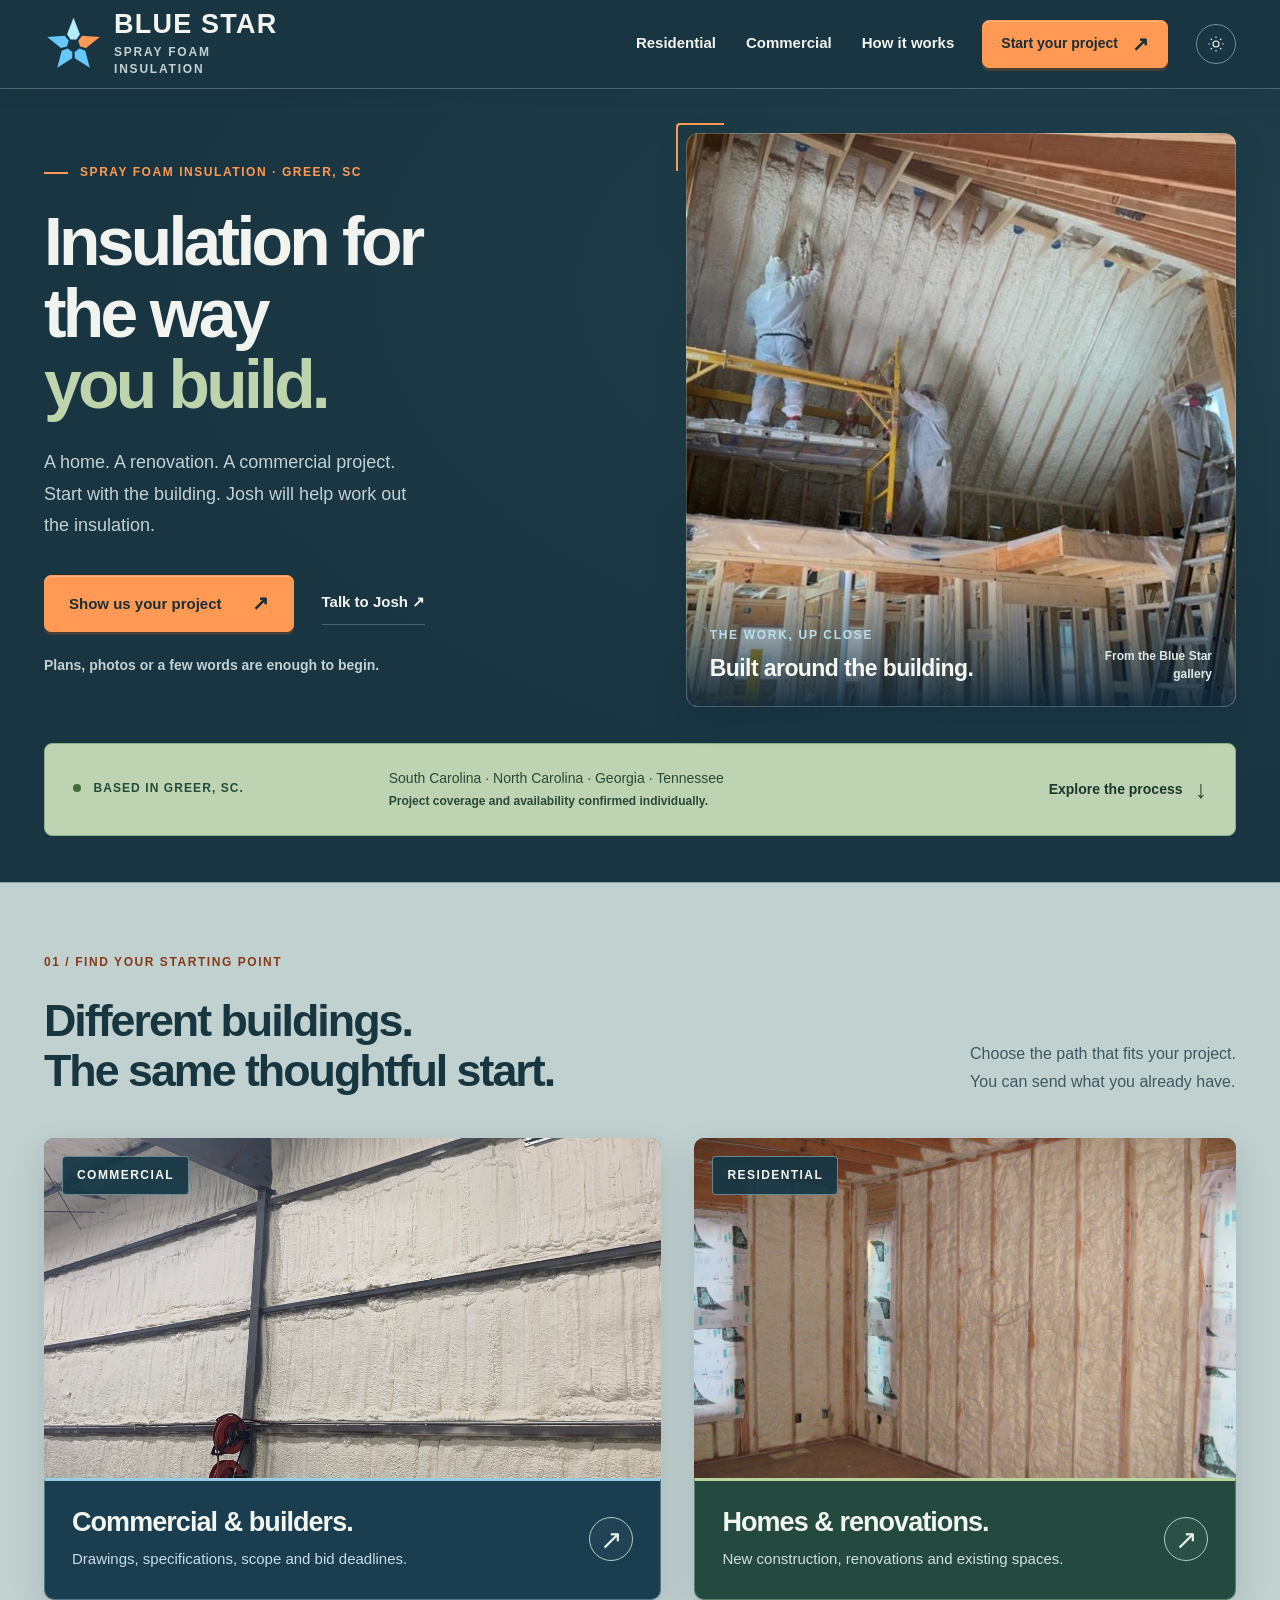
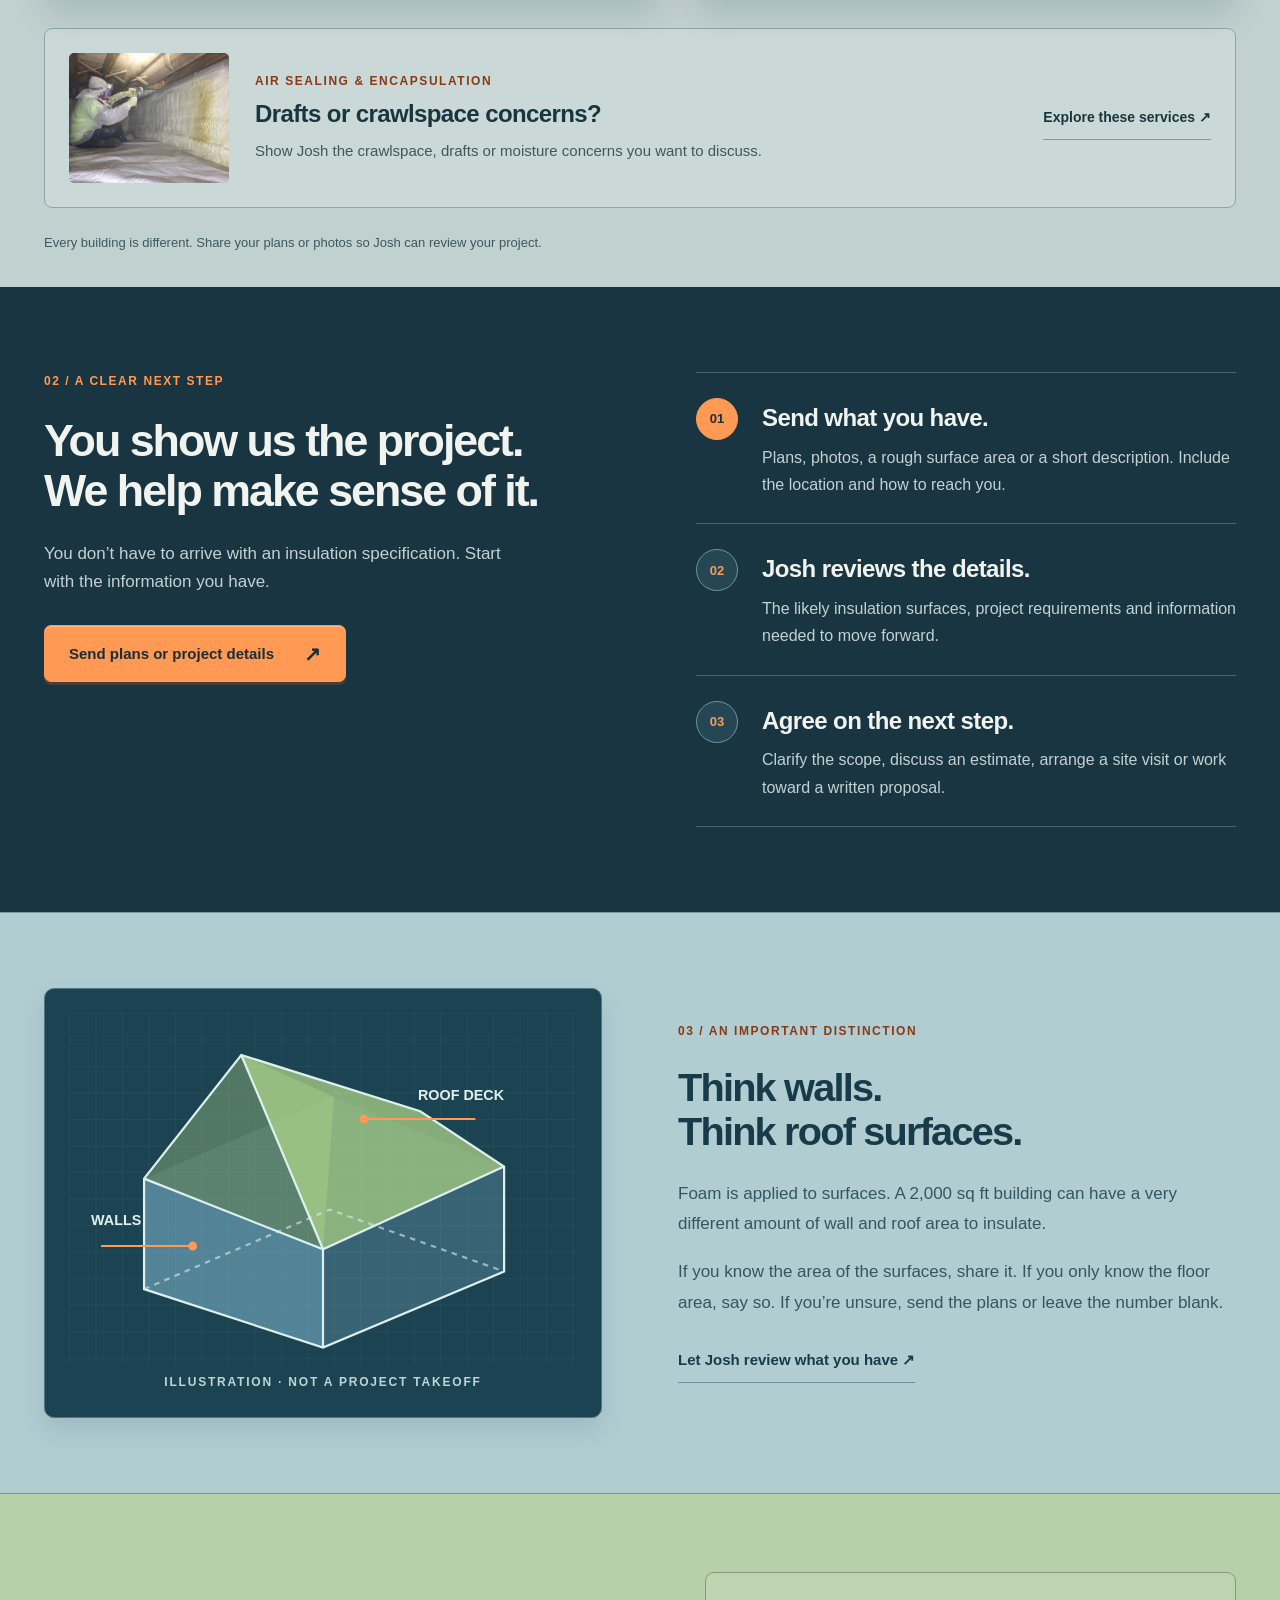
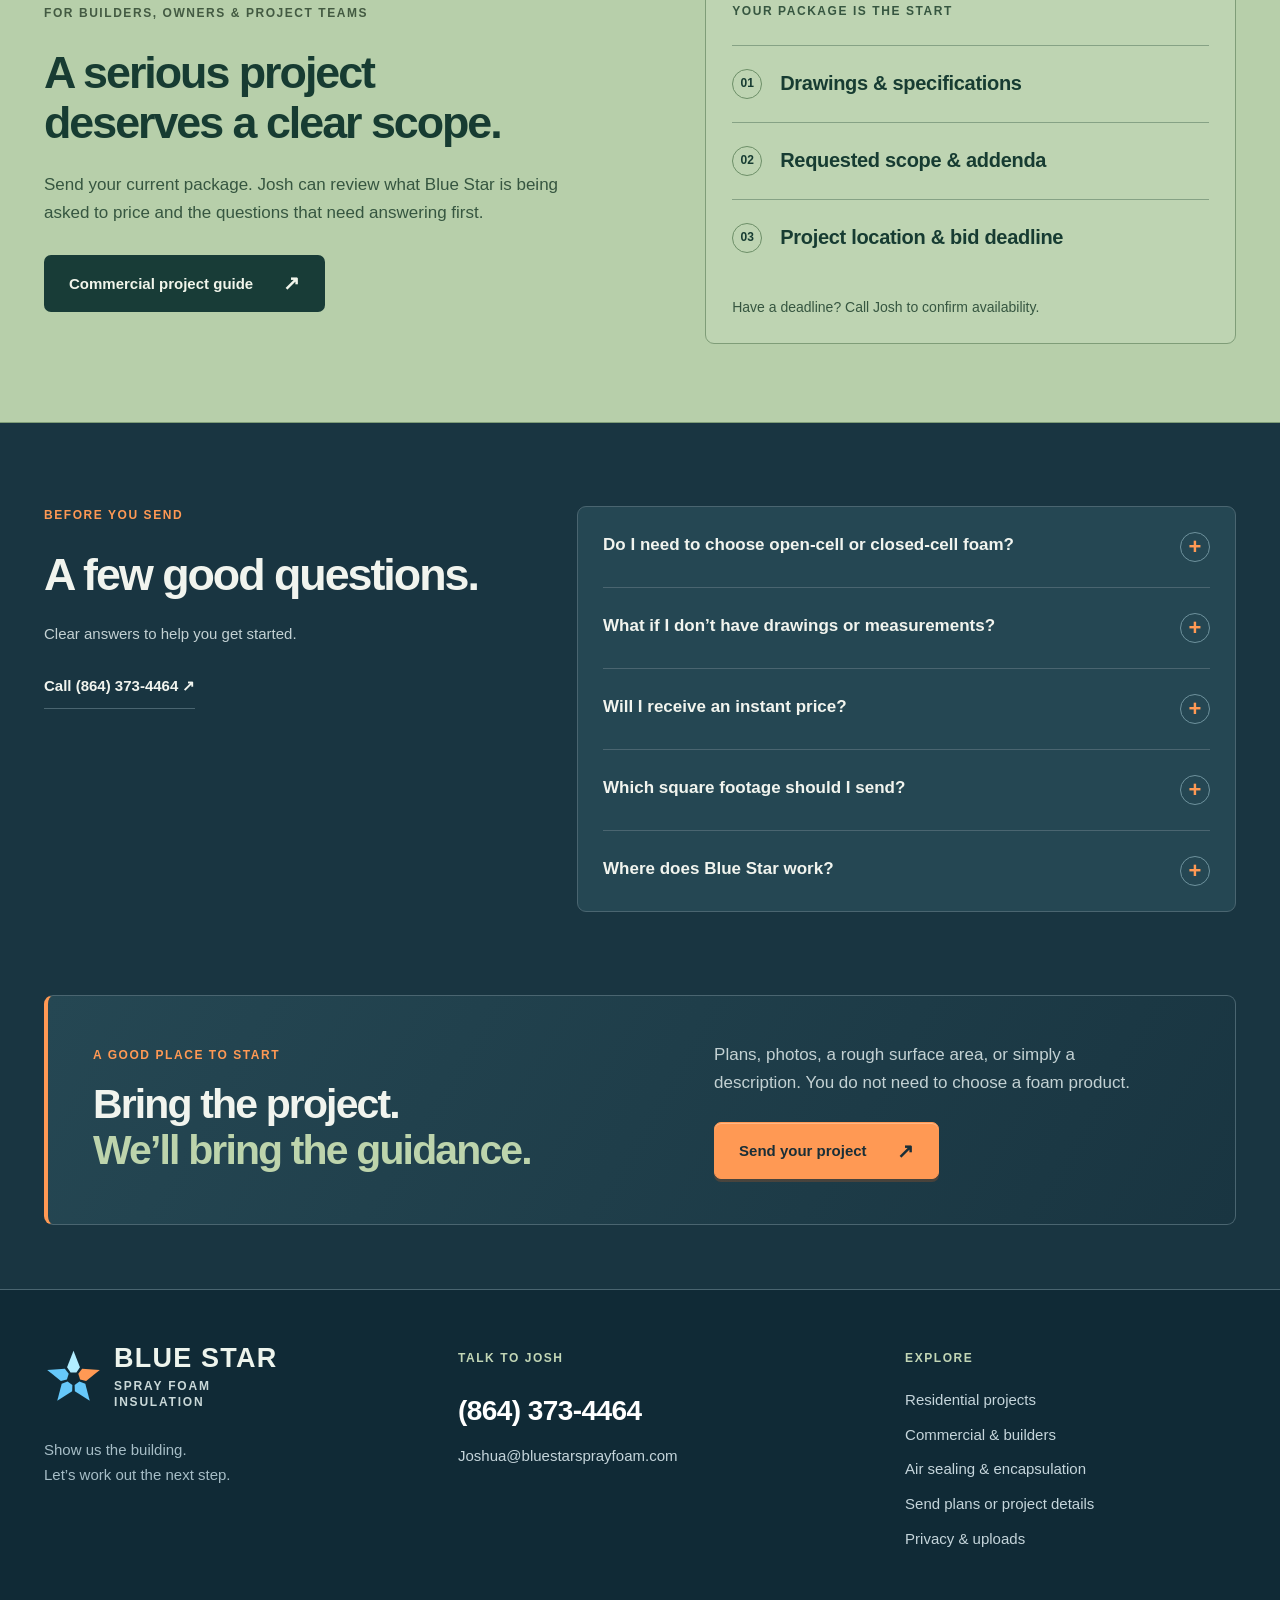
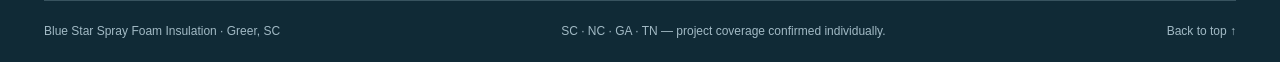
==== commit 1d842dda: "Refine Blue Star visual hierarchy, project routes, and responsive presentation" ====
--- a/index.html
+++ b/index.html
@@ -1 +1 @@
-<!doctype html><html lang="en" data-theme="dark"><head><meta charset="utf-8"><meta name="viewport" content="width=device-width,initial-scale=1"><meta name="robots" content="noindex,nofollow"><meta name="theme-color" content="#142d3b"><title>Insulation for the way you build. | Blue Star Spray Foam Insulation</title><meta name="description" content="Spray foam insulation for homes and commercial projects. Share your plans, photos or project details with Josh."><link rel="icon" href="assets/icon.svg"><link rel="stylesheet" href="base.css"><link rel="stylesheet" href="styles.css"><link rel="canonical" href="https://cmcnosky.github.io/blue-star-spray-foam-preview/"><meta property="og:title" content="Insulation for the way you build. | Blue Star"><meta property="og:description" content="Spray foam insulation for homes and commercial projects. Share your plans, photos or project details with Josh."><meta property="og:type" content="website"><meta property="og:url" content="https://cmcnosky.github.io/blue-star-spray-foam-preview/"><meta property="og:image" content="https://cmcnosky.github.io/blue-star-spray-foam-preview/assets/blue-star-link-preview-v5.png"><meta property="og:image:width" content="1200"><meta property="og:image:height" content="630"><meta property="og:image:type" content="image/png"><meta property="og:image:alt" content="Blue Star Spray Foam Insulation: Insulation for the way you build, beside a photograph of spray foam being installed."><meta name="twitter:card" content="summary_large_image"><meta name="twitter:image" content="https://cmcnosky.github.io/blue-star-spray-foam-preview/assets/blue-star-link-preview-v5.png"><meta name="twitter:image:alt" content="Blue Star Spray Foam Insulation: Insulation for the way you build, beside a photograph of spray foam being installed."><script>try{if((localStorage.getItem('bs-main-theme')||localStorage.getItem('bs-concept-theme')||localStorage.getItem('bs-preview-theme'))==='light')document.documentElement.dataset.theme='light'}catch(e){}</script><script src="site.js" defer></script></head><body><a class="skip" href="#main">Skip to content</a><header class="site-header"><div class="wrap nav-row"><a class="brand" href="./" aria-label="Blue Star Spray Foam Insulation home"><svg class="brand-mark" viewBox="0 0 64 64" aria-hidden="true"><path class="ray ray-0" d="M32 3 39 20.876 35.2 26.5 28.8 26.5 25 20.876Z" transform="rotate(0 32 33)"/><path class="ray ray-1" d="M32 3 39 20.876 35.2 26.5 28.8 26.5 25 20.876Z" transform="rotate(72 32 33)"/><path class="ray ray-2" d="M32 3 39 20.876 35.2 26.5 28.8 26.5 25 20.876Z" transform="rotate(144 32 33)"/><path class="ray ray-3" d="M32 3 39 20.876 35.2 26.5 28.8 26.5 25 20.876Z" transform="rotate(216 32 33)"/><path class="ray ray-4" d="M32 3 39 20.876 35.2 26.5 28.8 26.5 25 20.876Z" transform="rotate(288 32 33)"/></svg><span class="brand-words"><strong>BLUE STAR</strong><span>SPRAY FOAM<br>INSULATION</span></span></a><nav id="main-nav" aria-label="Main navigation"><a href="residential.html">Residential</a><a href="commercial.html">Commercial</a><a href="./#process">How it works</a><a class="mobile-project" href="project.html">Start your project ↗</a></nav><a class="button primary" href="project.html">Start your project <span aria-hidden="true">↗</span></a><button class="theme-toggle" aria-label="Use light colors" title="Change color theme"><svg viewBox="0 0 24 24" aria-hidden="true"><circle cx="12" cy="12" r="4"/><path d="M12 2v2m0 16v2M2 12h2m16 0h2M5 5l1.5 1.5m11 11L19 19M5 19l1.5-1.5m11-11L19 5"/></svg></button><button class="menu-toggle" aria-expanded="false" aria-controls="main-nav" aria-label="Open navigation"><span></span><span></span></button></div></header><main id="main" tabindex="-1"><div id="top" tabindex="-1"></div><section class="opening"><div class="opening-grid wrap"><div class="opening-copy"><p class="eyebrow">SPRAY FOAM INSULATION · GREER, SC</p><h1>Insulation for<br>the way <span>you build.</span></h1><p class="opening-lead">A home. A renovation. A commercial project. <br>Start with the building. Josh will help work out the insulation.</p><div class="actions"><a class="button primary" href="project.html">Show us your project <span aria-hidden="true">↗</span></a><a class="text-link" href="tel:+18643734464">Talk to Josh ↗</a></div><p class="opening-note">Plans, photos or a few words are enough to begin.</p></div><figure class="opening-photo"><img src="assets/application.jpg" alt="Spray foam application inside a timber-framed building" width="1024" height="768" fetchpriority="high"><figcaption><span>THE WORK, UP CLOSE</span><span>From the Blue Star gallery</span></figcaption></figure></div><div class="opening-bottom wrap"><span>BASED IN GREER, SC.</span><p>South Carolina · North Carolina · Georgia · Tennessee<br><b>Project coverage and availability confirmed individually.</b></p><a href="#process" aria-label="See how project review works">Explore the process <span aria-hidden="true">↓</span></a></div></section><section class="project-paths" id="applications"><div class="wrap"><div class="editorial-heading"><div><p class="eyebrow">01 / FIND YOUR STARTING POINT</p><h2>Different buildings.<br>The same thoughtful start.</h2></div><p>Choose the path that fits your project.<br>You can send what you already have.</p></div><div class="project-pair"><a class="project-story commercial-story" href="commercial.html"><div class="story-photo"><img src="assets/metal-building.jpg" alt="Insulated roof and wall surfaces inside a metal-framed building" width="1200" height="1600" loading="lazy"><span>COMMERCIAL</span></div><div class="story-caption"><div><h3>For the project team.</h3><p>Drawings, specifications, scope and bid deadlines.</p></div><span class="round-arrow" aria-hidden="true">↗</span></div></a><a class="project-story" href="residential.html"><div class="story-photo"><img src="assets/residential.jpg" alt="Spray foam installed between wood framing" width="1152" height="864" loading="lazy"><span>RESIDENTIAL</span></div><div class="story-caption"><div><h3>For the place you call home.</h3><p>New construction, renovations and existing spaces.</p></div><span class="round-arrow" aria-hidden="true">↗</span></div></a></div><div class="secondary-story"><img src="assets/crawlspace.jpg" alt="Insulation application along a crawlspace wall" width="500" height="375" loading="lazy"><div><p class="eyebrow">AIR SEALING & ENCAPSULATION</p><h3>Drafts or crawlspace concerns?</h3><p>Show Josh the crawlspace, drafts or moisture concerns you want to discuss.</p></div><a class="text-link" href="residential.html#air-sealing">Explore these services ↗</a></div><p class="gallery-provenance">Every building is different. Share your plans or photos so Josh can review your project.</p></div></section><section class="review-process wrap" id="process" tabindex="-1"><div class="process-heading"><p class="eyebrow">02 / A CLEAR NEXT STEP</p><h2>You show us the project.<br>We help make sense of it.</h2><p>You don’t have to arrive with an insulation specification. Start with the information you have.</p><a class="button primary" href="project.html">Send plans or project details <span aria-hidden="true">↗</span></a></div><ol class="process-rows"><li><span>01</span><div><h3>Send what you have.</h3><p>Plans, photos, a rough surface area or a short description. Include the location and how to reach you.</p></div></li><li><span>02</span><div><h3>Josh reviews the details.</h3><p>The likely insulation surfaces, project requirements and information needed to move forward.</p></div></li><li><span>03</span><div><h3>Agree on the next step.</h3><p>Clarify the scope, discuss an estimate, arrange a site visit or work toward a written proposal.</p></div></li></ol></section><div class="surface-band"><section class="surface-section wrap"><div class="surface-drawing"><svg viewBox="0 0 460 320" role="img" aria-labelledby="surface-title"><title id="surface-title">Walls and roof surface area are different from the floor footprint</title><defs><pattern id="grid" width="24" height="24" patternUnits="userSpaceOnUse"><path d="M24 0H0V24" fill="none" stroke="currentColor" stroke-width=".4" opacity=".18"/></pattern></defs><rect width="460" height="320" fill="url(#grid)"/><path d="M68 150 240 76 394 139 230 214Z" fill="#8ec3cc" opacity=".12"/><path d="M68 150v100l162 53V214Z" fill="#87c4db" opacity=".5"/><path d="M230 214v89l164-69v-95Z" fill="#87c4db" opacity=".25"/><path d="M68 150 156 38 240 76 230 214Z" fill="#b4da8b" opacity=".35"/><path d="M156 38 318 89 394 139 230 214Z" fill="#b4da8b" opacity=".7"/><g fill="none" stroke="currentColor" stroke-width="2"><path d="M68 150v100l162 53 164-69v-95L318 89 156 38Z"/><path d="M68 150 230 214 394 139M156 38 230 214v89"/><path stroke-dasharray="5 5" opacity=".6" d="M68 250 236 178 394 234"/></g><path d="M267 96h101" stroke="#ffad72" stroke-width="2"/><circle cx="267" cy="96" r="4" fill="#ffad72"/><text x="316" y="79" fill="currentColor" font-size="13" font-weight="700">ROOF DECK</text><path d="M112 211H29" stroke="#ffad72" stroke-width="2"/><circle cx="112" cy="211" r="4" fill="#ffad72"/><text x="20" y="192" fill="currentColor" font-size="13" font-weight="700">WALLS</text></svg><span>ILLUSTRATION · NOT A PROJECT TAKEOFF</span></div><div><p class="eyebrow">03 / AN IMPORTANT DISTINCTION</p><h2>Think walls.<br>Think roof surfaces.</h2><p>Foam is applied to surfaces. A 2,000 sq ft building can have a very different amount of wall and roof area to insulate.</p><p>If you know the area of the surfaces, share it. If you only know the floor area, say so. If you’re unsure, send the plans or leave the number blank.</p><a class="text-link" href="project.html">Let Josh review what you have ↗</a></div></section></div><section class="bid-band"><div class="wrap bid-grid"><div><p class="eyebrow">FOR BUILDERS, OWNERS & PROJECT TEAMS</p><h2>A serious project<br>deserves a clear scope.</h2><p>Send your current package. Josh can review what Blue Star is being asked to price and the questions that need answering first.</p><a class="button ink" href="commercial.html">Commercial project guide <span aria-hidden="true">↗</span></a></div><div class="bid-list"><p>YOUR PACKAGE IS THE START</p><div><span>01</span><strong>Drawings & specifications</strong></div><div><span>02</span><strong>Requested scope & addenda</strong></div><div><span>03</span><strong>Project location & bid deadline</strong></div><small>Have a deadline? Call Josh to confirm availability.</small></div></div></section><section class="section wrap faq-section"><div><p class="eyebrow">BEFORE YOU SEND</p><h2>A few good questions.</h2><p>Clear answers to help you get started.</p><a class="text-link" href="tel:+18643734464">Call (864) 373-4464 ↗</a></div><div class="faq-list"><details><summary>Do I need to choose open-cell or closed-cell foam?<span aria-hidden="true">+</span></summary><div><p>No. Share your building and your goal. Josh considers the assembly, available depth, moisture conditions and any project requirements before recommending an approach.</p></div></details><details><summary>What if I don’t have drawings or measurements?<span aria-hidden="true">+</span></summary><div><p>Start with a short description and your project location. Photos can help, but you can begin without them. Josh will explain what information is useful next.</p></div></details><details><summary>Will I receive an instant price?<span aria-hidden="true">+</span></summary><div><p>No. Plans begin the review. Josh checks the scope and missing details before discussing a useful estimate, arranging a site visit or preparing a written proposal. Uploading files does not reserve a date.</p></div></details><details><summary>Which square footage should I send?<span aria-hidden="true">+</span></summary><div><p>If you know it, send the combined area of the surfaces you want insulated—such as walls and a roof deck or ceiling. Building floor area is different. If your number is floor area, label it that way; if you are unsure, leave the area blank.</p></div></details><details><summary>Where does Blue Star work?<span aria-hidden="true">+</span></summary><div><p>Blue Star is based in Greer, South Carolina. Its published service area includes South Carolina, North Carolina, Georgia and Tennessee. Send the project location so travel, coverage and availability can be confirmed.</p></div></details></div></section><section class="closing wrap"><div><p class="eyebrow">A GOOD PLACE TO START</p><h2>Bring the project.<br><span>We’ll bring the guidance.</span></h2></div><div><p>Plans, photos, a rough surface area, or simply a description. You do not need to choose a foam product.</p><a class="button primary" href="project.html">Send your project <span aria-hidden="true">↗</span></a></div></section></main><footer class="site-footer"><div class="wrap footer-top"><div><a class="brand" href="./" aria-label="Blue Star Spray Foam Insulation home"><svg class="brand-mark" viewBox="0 0 64 64" aria-hidden="true"><path class="ray ray-0" d="M32 3 39 20.876 35.2 26.5 28.8 26.5 25 20.876Z" transform="rotate(0 32 33)"/><path class="ray ray-1" d="M32 3 39 20.876 35.2 26.5 28.8 26.5 25 20.876Z" transform="rotate(72 32 33)"/><path class="ray ray-2" d="M32 3 39 20.876 35.2 26.5 28.8 26.5 25 20.876Z" transform="rotate(144 32 33)"/><path class="ray ray-3" d="M32 3 39 20.876 35.2 26.5 28.8 26.5 25 20.876Z" transform="rotate(216 32 33)"/><path class="ray ray-4" d="M32 3 39 20.876 35.2 26.5 28.8 26.5 25 20.876Z" transform="rotate(288 32 33)"/></svg><span class="brand-words"><strong>BLUE STAR</strong><span>SPRAY FOAM<br>INSULATION</span></span></a><p>Show us the building.<br>Let’s work out the next step.</p></div><div><span class="eyebrow">TALK TO JOSH</span><a class="footer-phone" href="tel:+18643734464">(864) 373-4464</a><a href="mailto:Joshua@bluestarsprayfoam.com">Joshua@bluestarsprayfoam.com</a></div><div><span class="eyebrow">EXPLORE</span><a href="residential.html">Residential projects</a><a href="commercial.html">Commercial & builders</a><a href="residential.html#air-sealing">Air sealing & encapsulation</a><a href="project.html">Send plans or project details</a><a href="privacy.html">Privacy & uploads</a></div></div><div class="wrap footer-bottom"><span>Blue Star Spray Foam Insulation · Greer, SC</span><span>SC · NC · GA · TN — project coverage confirmed individually.</span><a href="#top">Back to top ↑</a></div></footer><div class="mobile-dock"><a href="tel:+18643734464">Call Josh</a><a href="project.html">Start your project ↗</a></div></body></html>+<!doctype html><html lang="en" data-theme="dark"><head><meta charset="utf-8"><meta name="viewport" content="width=device-width,initial-scale=1"><meta name="robots" content="noindex,nofollow"><meta name="theme-color" content="#142d3b"><title>Insulation for the way you build. | Blue Star Spray Foam Insulation</title><meta name="description" content="Spray foam insulation for homes and commercial projects. Share your plans, photos or project details with Josh."><link rel="icon" href="assets/icon.svg"><link rel="stylesheet" href="base.css"><link rel="stylesheet" href="styles.css?v=20261105-design"><link rel="canonical" href="https://cmcnosky.github.io/blue-star-spray-foam-preview/"><meta property="og:title" content="Insulation for the way you build. | Blue Star"><meta property="og:description" content="Spray foam insulation for homes and commercial projects. Share your plans, photos or project details with Josh."><meta property="og:type" content="website"><meta property="og:url" content="https://cmcnosky.github.io/blue-star-spray-foam-preview/"><meta property="og:image" content="https://cmcnosky.github.io/blue-star-spray-foam-preview/assets/blue-star-link-preview-v5.png"><meta property="og:image:width" content="1200"><meta property="og:image:height" content="630"><meta property="og:image:type" content="image/png"><meta property="og:image:alt" content="Blue Star Spray Foam Insulation: Insulation for the way you build, beside a photograph of spray foam being installed."><meta name="twitter:card" content="summary_large_image"><meta name="twitter:image" content="https://cmcnosky.github.io/blue-star-spray-foam-preview/assets/blue-star-link-preview-v5.png"><meta name="twitter:image:alt" content="Blue Star Spray Foam Insulation: Insulation for the way you build, beside a photograph of spray foam being installed."><script>try{if((localStorage.getItem('bs-main-theme')||localStorage.getItem('bs-concept-theme')||localStorage.getItem('bs-preview-theme'))==='light')document.documentElement.dataset.theme='light'}catch(e){}</script><script src="site.js" defer></script></head><body><a class="skip" href="#main">Skip to content</a><header class="site-header"><div class="wrap nav-row"><a class="brand" href="./" aria-label="Blue Star Spray Foam Insulation home"><svg class="brand-mark" viewBox="0 0 64 64" aria-hidden="true"><path class="ray ray-0" d="M32 3 39 20.876 35.2 26.5 28.8 26.5 25 20.876Z" transform="rotate(0 32 33)"/><path class="ray ray-1" d="M32 3 39 20.876 35.2 26.5 28.8 26.5 25 20.876Z" transform="rotate(72 32 33)"/><path class="ray ray-2" d="M32 3 39 20.876 35.2 26.5 28.8 26.5 25 20.876Z" transform="rotate(144 32 33)"/><path class="ray ray-3" d="M32 3 39 20.876 35.2 26.5 28.8 26.5 25 20.876Z" transform="rotate(216 32 33)"/><path class="ray ray-4" d="M32 3 39 20.876 35.2 26.5 28.8 26.5 25 20.876Z" transform="rotate(288 32 33)"/></svg><span class="brand-words"><strong>BLUE STAR</strong><span>SPRAY FOAM<br>INSULATION</span></span></a><nav id="main-nav" aria-label="Main navigation"><a href="residential.html">Residential</a><a href="commercial.html">Commercial</a><a href="./#process">How it works</a><a class="mobile-project" href="project.html">Start your project ↗</a></nav><a class="button primary" href="project.html">Start your project <span aria-hidden="true">↗</span></a><button class="theme-toggle" aria-label="Use light colors" title="Change color theme"><svg viewBox="0 0 24 24" aria-hidden="true"><circle cx="12" cy="12" r="4"/><path d="M12 2v2m0 16v2M2 12h2m16 0h2M5 5l1.5 1.5m11 11L19 19M5 19l1.5-1.5m11-11L19 5"/></svg></button><button class="menu-toggle" aria-expanded="false" aria-controls="main-nav" aria-label="Open navigation"><span></span><span></span></button></div></header><main id="main" tabindex="-1"><div id="top" tabindex="-1"></div><section class="opening"><div class="opening-grid wrap"><div class="opening-copy"><p class="eyebrow">SPRAY FOAM INSULATION · GREER, SC</p><h1>Insulation for<br>the way <span>you build.</span></h1><p class="opening-lead">A home. A renovation. A commercial project. <br>Start with the building. Josh will help work out the insulation.</p><div class="actions"><a class="button primary" href="project.html">Show us your project <span aria-hidden="true">↗</span></a><a class="text-link" href="tel:+18643734464">Talk to Josh ↗</a></div><p class="opening-note">Plans, photos or a few words are enough to begin.</p></div><figure class="opening-photo"><img src="assets/application.jpg" alt="Spray foam application inside a timber-framed building" width="1024" height="768" fetchpriority="high"><figcaption><span><b>THE WORK, UP CLOSE</b><strong>Built around the building.</strong></span><span>From the Blue Star gallery</span></figcaption></figure></div><div class="opening-bottom wrap"><span><i aria-hidden="true"></i> BASED IN GREER, SC.</span><p>South Carolina · North Carolina · Georgia · Tennessee<br><b>Project coverage and availability confirmed individually.</b></p><a href="#process" aria-label="See how project review works">Explore the process <span aria-hidden="true">↓</span></a></div></section><section class="project-paths" id="applications"><div class="wrap"><div class="editorial-heading"><div><p class="eyebrow">01 / FIND YOUR STARTING POINT</p><h2>Different buildings.<br>The same thoughtful start.</h2></div><p>Choose the path that fits your project.<br>You can send what you already have.</p></div><div class="project-pair"><a class="project-story commercial-story" href="commercial.html"><div class="story-photo"><img src="assets/metal-building.jpg" alt="Insulated roof and wall surfaces inside a metal-framed building" width="1200" height="1600" loading="lazy"><span>COMMERCIAL</span></div><div class="story-caption"><div><h3>Commercial &amp; builders.</h3><p>Drawings, specifications, scope and bid deadlines.</p></div><span class="round-arrow" aria-hidden="true">↗</span></div></a><a class="project-story" href="residential.html"><div class="story-photo"><img src="assets/residential.jpg" alt="Spray foam installed between wood framing" width="1152" height="864" loading="lazy"><span>RESIDENTIAL</span></div><div class="story-caption"><div><h3>Homes &amp; renovations.</h3><p>New construction, renovations and existing spaces.</p></div><span class="round-arrow" aria-hidden="true">↗</span></div></a></div><div class="secondary-story"><img src="assets/crawlspace.jpg" alt="Insulation application along a crawlspace wall" width="500" height="375" loading="lazy"><div><p class="eyebrow">AIR SEALING & ENCAPSULATION</p><h3>Drafts or crawlspace concerns?</h3><p>Show Josh the crawlspace, drafts or moisture concerns you want to discuss.</p></div><a class="text-link" href="residential.html#air-sealing">Explore these services ↗</a></div><p class="gallery-provenance">Every building is different. Share your plans or photos so Josh can review your project.</p></div></section><section class="review-process wrap" id="process" tabindex="-1"><div class="process-heading"><p class="eyebrow">02 / A CLEAR NEXT STEP</p><h2>You show us the project.<br>We help make sense of it.</h2><p>You don’t have to arrive with an insulation specification. Start with the information you have.</p><a class="button primary" href="project.html">Send plans or project details <span aria-hidden="true">↗</span></a></div><ol class="process-rows"><li><span>01</span><div><h3>Send what you have.</h3><p>Plans, photos, a rough surface area or a short description. Include the location and how to reach you.</p></div></li><li><span>02</span><div><h3>Josh reviews the details.</h3><p>The likely insulation surfaces, project requirements and information needed to move forward.</p></div></li><li><span>03</span><div><h3>Agree on the next step.</h3><p>Clarify the scope, discuss an estimate, arrange a site visit or work toward a written proposal.</p></div></li></ol></section><div class="surface-band"><section class="surface-section wrap"><div class="surface-drawing"><svg viewBox="0 0 460 320" role="img" aria-labelledby="surface-title"><title id="surface-title">Walls and roof surface area are different from the floor footprint</title><defs><pattern id="grid" width="24" height="24" patternUnits="userSpaceOnUse"><path d="M24 0H0V24" fill="none" stroke="currentColor" stroke-width=".4" opacity=".18"/></pattern></defs><rect width="460" height="320" fill="url(#grid)"/><path d="M68 150 240 76 394 139 230 214Z" fill="#8ec3cc" opacity=".12"/><path d="M68 150v100l162 53V214Z" fill="#87c4db" opacity=".5"/><path d="M230 214v89l164-69v-95Z" fill="#87c4db" opacity=".25"/><path d="M68 150 156 38 240 76 230 214Z" fill="#b4da8b" opacity=".35"/><path d="M156 38 318 89 394 139 230 214Z" fill="#b4da8b" opacity=".7"/><g fill="none" stroke="currentColor" stroke-width="2"><path d="M68 150v100l162 53 164-69v-95L318 89 156 38Z"/><path d="M68 150 230 214 394 139M156 38 230 214v89"/><path stroke-dasharray="5 5" opacity=".6" d="M68 250 236 178 394 234"/></g><path d="M267 96h101" stroke="#ffad72" stroke-width="2"/><circle cx="267" cy="96" r="4" fill="#ffad72"/><text x="316" y="79" fill="currentColor" font-size="13" font-weight="700">ROOF DECK</text><path d="M112 211H29" stroke="#ffad72" stroke-width="2"/><circle cx="112" cy="211" r="4" fill="#ffad72"/><text x="20" y="192" fill="currentColor" font-size="13" font-weight="700">WALLS</text></svg><span>ILLUSTRATION · NOT A PROJECT TAKEOFF</span></div><div><p class="eyebrow">03 / AN IMPORTANT DISTINCTION</p><h2>Think walls.<br>Think roof surfaces.</h2><p>Foam is applied to surfaces. A 2,000 sq ft building can have a very different amount of wall and roof area to insulate.</p><p>If you know the area of the surfaces, share it. If you only know the floor area, say so. If you’re unsure, send the plans or leave the number blank.</p><a class="text-link" href="project.html">Let Josh review what you have ↗</a></div></section></div><section class="bid-band"><div class="wrap bid-grid"><div><p class="eyebrow">FOR BUILDERS, OWNERS & PROJECT TEAMS</p><h2>A serious project<br>deserves a clear scope.</h2><p>Send your current package. Josh can review what Blue Star is being asked to price and the questions that need answering first.</p><a class="button ink" href="commercial.html">Commercial project guide <span aria-hidden="true">↗</span></a></div><div class="bid-list"><p>YOUR PACKAGE IS THE START</p><div><span>01</span><strong>Drawings & specifications</strong></div><div><span>02</span><strong>Requested scope & addenda</strong></div><div><span>03</span><strong>Project location & bid deadline</strong></div><small>Have a deadline? Call Josh to confirm availability.</small></div></div></section><section class="section wrap faq-section"><div><p class="eyebrow">BEFORE YOU SEND</p><h2>A few good questions.</h2><p>Clear answers to help you get started.</p><a class="text-link" href="tel:+18643734464">Call (864) 373-4464 ↗</a></div><div class="faq-list"><details><summary>Do I need to choose open-cell or closed-cell foam?<span aria-hidden="true">+</span></summary><div><p>No. Share your building and your goal. Josh considers the assembly, available depth, moisture conditions and any project requirements before recommending an approach.</p></div></details><details><summary>What if I don’t have drawings or measurements?<span aria-hidden="true">+</span></summary><div><p>Start with a short description and your project location. Photos can help, but you can begin without them. Josh will explain what information is useful next.</p></div></details><details><summary>Will I receive an instant price?<span aria-hidden="true">+</span></summary><div><p>No. Plans begin the review. Josh checks the scope and missing details before discussing a useful estimate, arranging a site visit or preparing a written proposal. Uploading files does not reserve a date.</p></div></details><details><summary>Which square footage should I send?<span aria-hidden="true">+</span></summary><div><p>If you know it, send the combined area of the surfaces you want insulated—such as walls and a roof deck or ceiling. Building floor area is different. If your number is floor area, label it that way; if you are unsure, leave the area blank.</p></div></details><details><summary>Where does Blue Star work?<span aria-hidden="true">+</span></summary><div><p>Blue Star is based in Greer, South Carolina. Its published service area includes South Carolina, North Carolina, Georgia and Tennessee. Send the project location so travel, coverage and availability can be confirmed.</p></div></details></div></section><section class="closing wrap"><div><p class="eyebrow">A GOOD PLACE TO START</p><h2>Bring the project.<br><span>We’ll bring the guidance.</span></h2></div><div><p>Plans, photos, a rough surface area, or simply a description. You do not need to choose a foam product.</p><a class="button primary" href="project.html">Send your project <span aria-hidden="true">↗</span></a></div></section></main><footer class="site-footer"><div class="wrap footer-top"><div><a class="brand" href="./" aria-label="Blue Star Spray Foam Insulation home"><svg class="brand-mark" viewBox="0 0 64 64" aria-hidden="true"><path class="ray ray-0" d="M32 3 39 20.876 35.2 26.5 28.8 26.5 25 20.876Z" transform="rotate(0 32 33)"/><path class="ray ray-1" d="M32 3 39 20.876 35.2 26.5 28.8 26.5 25 20.876Z" transform="rotate(72 32 33)"/><path class="ray ray-2" d="M32 3 39 20.876 35.2 26.5 28.8 26.5 25 20.876Z" transform="rotate(144 32 33)"/><path class="ray ray-3" d="M32 3 39 20.876 35.2 26.5 28.8 26.5 25 20.876Z" transform="rotate(216 32 33)"/><path class="ray ray-4" d="M32 3 39 20.876 35.2 26.5 28.8 26.5 25 20.876Z" transform="rotate(288 32 33)"/></svg><span class="brand-words"><strong>BLUE STAR</strong><span>SPRAY FOAM<br>INSULATION</span></span></a><p>Show us the building.<br>Let’s work out the next step.</p></div><div><span class="eyebrow">TALK TO JOSH</span><a class="footer-phone" href="tel:+18643734464">(864) 373-4464</a><a href="mailto:Joshua@bluestarsprayfoam.com">Joshua@bluestarsprayfoam.com</a></div><div><span class="eyebrow">EXPLORE</span><a href="residential.html">Residential projects</a><a href="commercial.html">Commercial & builders</a><a href="residential.html#air-sealing">Air sealing & encapsulation</a><a href="project.html">Send plans or project details</a><a href="privacy.html">Privacy & uploads</a></div></div><div class="wrap footer-bottom"><span>Blue Star Spray Foam Insulation · Greer, SC</span><span>SC · NC · GA · TN — project coverage confirmed individually.</span><a href="#top">Back to top ↑</a></div></footer><div class="mobile-dock"><a href="tel:+18643734464">Call Josh</a><a href="project.html">Start your project ↗</a></div></body></html>
--- a/styles.css
+++ b/styles.css
@@ -45,15 +45,15 @@
 
 #project-form-start:focus{outline:none}
 
-/* Vibrant orange system: action surfaces stay bright; orange text on light
+/* Warm apricot system: action surfaces stay clear; orange text on light
    panels uses a deeper companion color for readable contrast. */
 :root{
-  --orange:#ff7a1a;
-  --orange-action:#ff7a1a;
+  --orange:#ff9954;
+  --orange-action:#ff9954;
 }
 html[data-theme=light]{
-  --orange:#a63b14;
-  --orange-action:#ff6f19;
+  --orange:#873a18;
+  --orange-action:#ff9954;
 }
 .button.primary,
 .skip,
@@ -61,30 +61,139 @@
   background:var(--orange-action);
   border-color:var(--orange-action);
 }
-.button.primary:hover{background:#ff8a3d}
+.button.primary:hover{background:#ffad73}
 .brand-mark .ray-1,
-html[data-theme=light] .site-footer .brand-mark .ray-1{fill:#ff6d18}
-html[data-theme=light] .brand-mark .ray-1{fill:#d94a07}
-.surface-drawing [stroke="#ffad72"]{stroke:#ff7a1a}
-.surface-drawing [fill="#ffad72"]{fill:#ff7a1a}
+html[data-theme=light] .site-footer .brand-mark .ray-1{fill:#ff9954}
+html[data-theme=light] .brand-mark .ray-1{fill:#a44e24}
+.surface-drawing [stroke="#ffad72"]{stroke:#ff9954}
+.surface-drawing [fill="#ffad72"]{fill:#ff9954}
 .project-paths .eyebrow,
 .surface-band .eyebrow,
 .scope-pair article:first-child .eyebrow,
 .scope-pair article:last-child .eyebrow,
 .service-note .eyebrow,
-.gallery-section .eyebrow{color:#8f330e}
+.gallery-section .eyebrow{color:#873a18}
 html[data-theme=light] .eyebrow,
 html[data-theme=light] .process-rows li>span,
 html[data-theme=light] .detail-grid article>span,
 html[data-theme=light] .opening-bottom>a>span,
 html[data-theme=light] .text-link:hover,
-html[data-theme=light] .faq-list summary>span{color:#a53a0e}
+html[data-theme=light] .faq-list summary>span{color:#873a18}
 .project-paths a:focus-visible,
 .surface-band a:focus-visible,
 .bid-band a:focus-visible,
-.service-note a:focus-visible{outline-color:#8f330e}
+.service-note a:focus-visible{outline-color:#873a18}
 .site-footer a:focus-visible,
-html[data-theme=light] .site-footer a:focus-visible{outline-color:#ff7a1a}
+html[data-theme=light] .site-footer a:focus-visible{outline-color:#ff9954}
 html[data-theme=light] a:focus-visible,
 html[data-theme=light] button:focus-visible,
-html[data-theme=light] summary:focus-visible{outline-color:#a53a0e}
+html[data-theme=light] summary:focus-visible{outline-color:#873a18}
+
+/* November design refinement: architectural detail, clear routes, quieter chrome. */
+:root{--soft-edge:#6e929d;--surface-glow:#467c862b;--card-shadow:0 12px 34px #071e2824}
+html[data-theme=light]{--soft-edge:#607d82;--surface-glow:#9cbcb74d;--card-shadow:0 12px 34px #183a4214}
+body{font-weight:450}
+h1,h2,h3{text-wrap:balance}
+p{text-wrap:pretty}
+.nav-row{min-height:88px}
+.site-header{box-shadow:0 4px 20px #071e2810}
+.nav-row nav a{transition:color .18s,border-color .18s}
+.nav-row nav a[aria-current]{border-bottom-width:3px}
+.theme-toggle{border:1px solid var(--soft-edge);border-radius:50%}
+.button{border-radius:7px;transition:background .18s,transform .18s,box-shadow .18s}
+.button.primary{box-shadow:0 3px 0 #ac58254d,inset 0 1px 0 #ffffff4a}
+.button.primary:hover{box-shadow:0 6px 18px #061a2130}
+.text-link{min-height:44px;display:inline-flex;align-items:center}
+.opening{position:relative;background:radial-gradient(ellipse at 83% 25%,var(--surface-glow),transparent 60%)}
+.opening-grid{gap:clamp(32px,5vw,70px)}
+.opening-copy{position:relative;z-index:1;padding-block:30px}
+.opening .eyebrow:before{content:'';display:inline-block;width:24px;height:2px;background:currentColor;vertical-align:middle;margin-right:12px}
+.opening h1{font-size:clamp(50px,5.3vw,76px);line-height:1.06}
+.opening-lead{margin-top:26px;max-width:470px}
+.opening-note{font-weight:550}
+.opening-photo{border-radius:12px;box-shadow:var(--card-shadow);isolation:isolate;min-height:520px}
+.opening-photo:before{top:-10px;left:-10px;width:46px;height:46px;border-radius:4px 0 0}
+.opening-photo:after{content:'';position:absolute;inset:0;border:1px solid #d4ebe745;border-radius:12px;pointer-events:none;z-index:2}
+.opening-photo>img{position:absolute;inset:0;height:100%;border-radius:12px;object-position:48% 48%}
+.opening-photo figcaption{position:absolute;inset:auto 0 0;min-height:135px;align-items:end;border:0;border-radius:0 0 12px 12px;padding:56px 24px 24px;background:linear-gradient(transparent,#0e2638ed);color:#dce8e7;gap:16px}
+.opening-photo figcaption>span:first-child{max-width:none;color:#f4f7f1}
+.opening-photo figcaption b{display:block;font-size:12px;letter-spacing:.14em;color:#b8dfeb}
+.opening-photo figcaption strong{display:block;margin-top:8px;font-size:23px;letter-spacing:-.025em;line-height:1.25;font-weight:650}
+.opening-photo figcaption>span:last-child{font-size:12px;max-width:135px;text-align:right;line-height:1.5}
+.opening-bottom{background:#bdd3b1;color:#1a382e;border:1px solid #8eae84;border-radius:8px;padding:23px 28px;margin-top:36px;margin-bottom:46px;grid-template-columns:.9fr 1.65fr .8fr;gap:24px}
+.opening-bottom>span,html[data-theme=light] .opening-bottom>span{color:#254c39;letter-spacing:.09em}
+.opening-bottom>span i{display:inline-block;width:8px;height:8px;background:#426d38;border-radius:50%;margin-right:8px}
+.opening-bottom>p,.opening-bottom>p b{color:#294a39;font-size:14px}
+.opening-bottom>p b{font-size:12px;font-weight:550}
+.opening-bottom>a{min-height:44px;gap:12px}
+.opening-bottom>a>span,html[data-theme=light] .opening-bottom>a>span{color:#294a39}
+.opening-bottom a:focus-visible{outline-color:#873a18}
+.project-paths{background:var(--paper);border-top:1px solid #8ba6a7;padding-block:70px 34px}
+.project-story{border-radius:10px;box-shadow:var(--card-shadow);transition:transform .2s,box-shadow .2s}
+.story-photo{border-radius:10px 10px 0 0}
+.story-photo img{height:340px}
+.story-photo>span{background:#153745eb;border:1px solid #b2d4dc80;border-radius:4px;padding:9px 14px}
+.story-caption{background:#244a3f;border:1px solid #597e68;border-top:3px solid #bad69c;border-radius:0 0 10px 10px;padding:25px 27px 27px;color:#f1f5ee}
+.commercial-story .story-caption{background:#1a3d4f;border-color:#527889;border-top-color:#97cee3}
+.story-caption h3{font-size:27px}
+.story-caption p{color:#d0dfd9;font-size:15px}
+.commercial-story .story-caption p{color:#c8dce5}
+.round-arrow{border-color:#b0ccc1;color:#e3eee5;background:#ffffff08}
+.project-story:hover{transform:translateY(-3px);box-shadow:0 18px 32px #071e2833}
+.project-story:hover .round-arrow{background:var(--orange-action);color:#18333d;border-color:var(--orange-action)}
+.project-story:focus-visible{outline-offset:6px}
+.secondary-story{margin-top:28px;padding:24px;background:#ffffff24;border:1px solid #8ca7a7;border-radius:8px;gap:26px}
+.secondary-story>img{height:130px;border-radius:5px}
+.gallery-provenance{margin-top:24px;border:0;padding-top:0;font-size:13px}
+.review-process{padding-block:85px;align-items:start}
+.process-rows li{grid-template-columns:44px 1fr;padding-block:25px;gap:22px}
+.process-rows li>span{display:grid;place-items:center;width:42px;height:42px;padding:0;border:1px solid var(--soft-edge);border-radius:50%;background:var(--panel);font-size:13px}
+.process-rows h3{font-size:24px;padding-top:6px}
+.process-rows li:first-child>span{background:var(--orange-action);border-color:var(--orange-action);color:#18333d}
+.surface-band{border-block:1px solid #759aa4;background:#b2cdd2}
+.surface-band .surface-drawing{border-radius:10px;box-shadow:0 12px 24px #173d4b21;background-color:#1c4351}
+.surface-band h2{font-size:clamp(34px,3.1vw,43px)}
+.bid-band{border-bottom:1px solid #7f9d78;background:#b7cfaa}
+.bid-list{background:#ffffff19;padding:6px 26px 25px;border:1px solid #7f9d78;border-radius:9px}
+.bid-list>div{gap:18px}
+.bid-list>div>span{font-size:12px;display:grid;place-items:center;width:30px;height:30px;flex-shrink:0;border:1px solid #6d8f68;border-radius:50%}
+.faq-list{border:1px solid var(--line);border-radius:9px;background:var(--panel);padding:0 25px}
+.faq-list details:first-child{border-top:0}
+.faq-list details:last-child{border-bottom:0}
+.faq-list summary{gap:20px}
+.faq-list summary>span{display:grid;place-items:center;flex-shrink:0;width:30px;height:30px;border:1px solid var(--soft-edge);border-radius:50%;font-size:22px;line-height:1}
+.faq-list details[open] summary{color:var(--text)}
+.faq-list details[open]>div{padding-bottom:25px}
+.closing{background:linear-gradient(120deg,var(--panel),var(--bg));border:1px solid var(--line);border-left:4px solid var(--orange-action);border-radius:9px;padding:45px;margin-bottom:64px;align-items:center}
+.closing h2{font-size:clamp(32px,3.2vw,43px)}
+.closing .eyebrow{margin-bottom:17px}
+.site-footer{border-top:1px solid #4a6570}
+.footer-top .footer-phone{letter-spacing:-.025em}
+.footer-top a:not(.brand):hover{text-decoration:underline;text-underline-offset:5px}
+.page-intro{position:relative;padding-top:29px;padding-bottom:44px}
+.page-intro:after{content:'';position:absolute;right:0;top:67px;width:150px;height:150px;border-top:1px solid var(--line);border-right:1px solid var(--line);background:repeating-linear-gradient(0deg,transparent,transparent 29px,var(--line) 30px),repeating-linear-gradient(90deg,transparent,transparent 29px,var(--line) 30px);opacity:.25;mask-image:linear-gradient(135deg,transparent,#000);pointer-events:none;z-index:-1}
+.page-intro .eyebrow{border-left:3px solid var(--orange-action);padding-left:13px;margin-bottom:20px}
+.page-intro .back-link{display:inline-flex;align-items:center;min-height:44px;margin-bottom:22px}
+.scope-pair article{border-radius:9px;padding:33px;border-top:3px solid #94c6d3}
+.scope-pair article:first-child{border-top:3px solid #ff9954}
+.scope-pair article:last-child{border-top-color:#9ab98b}
+.commercial-photo img,.residential-lead img{border-radius:10px;box-shadow:var(--card-shadow)}
+.detail-grid{gap:28px}
+.detail-grid article{padding:27px 24px;background:var(--panel);border:1px solid var(--line);border-top:3px solid #91c5da;border-radius:7px}
+.detail-grid article:nth-child(2){border-top-color:var(--orange-action)}
+.detail-grid article:nth-child(3){border-top-color:#b7cfaa}
+.detail-grid h3{font-size:25px}
+.detail-grid article>span{line-height:1.6;font-weight:800}
+.service-note{border-radius:9px;border-left:4px solid #648253}
+.intake-aside{border-radius:9px;border-top:4px solid var(--orange-action);padding:29px}
+.intake-aside ol{counter-reset:review;list-style:none;padding-left:0}
+.intake-aside li{position:relative;padding-left:38px;counter-increment:review}
+.intake-aside li:before{content:counter(review,decimal-leading-zero);position:absolute;left:0;top:2px;font-size:12px;font-weight:800;color:var(--orange);border-bottom:1px solid var(--line);padding-bottom:5px}
+.aside-call{background:var(--bg);border:1px solid var(--line);border-radius:6px;padding:20px}
+.intake-status{border-radius:9px 9px 0 0;border-top:3px solid #9cc5d5}
+.form-fallback{border-radius:0 0 9px 9px}
+@media(min-width:1450px){.opening-photo{min-height:550px}}
+@media(max-width:1180px){.nav-row{gap:18px}.nav-row nav{gap:20px}.opening-photo>img{height:100%}.opening-photo figcaption{display:flex}.opening-photo figcaption>span:last-child{display:none}.opening-bottom{grid-template-columns:.9fr 1.6fr}.opening-bottom>a{display:none}.story-caption{padding:22px}.story-caption h3{font-size:25px}.secondary-story{grid-template-columns:130px 1fr}.secondary-story>img{grid-row:1/3;height:150px}.closing{padding:35px}}
+@media(max-width:960px){.opening-grid{gap:30px}.opening h1{font-size:53px}.opening-photo>img{min-height:0;height:100%;object-position:45% center}.opening-photo{min-height:480px}.opening-photo figcaption{padding:48px 20px 22px}.opening-photo figcaption strong{font-size:21px}.story-caption{gap:12px}.story-caption h3{font-size:23px}.opening-bottom{gap:20px}.detail-grid{gap:18px}.detail-grid article{padding:23px 19px}.intake-aside{padding:25px}}
+@media(max-width:700px){.nav-row{min-height:82px;gap:12px}.theme-toggle{width:40px;height:40px;flex-basis:40px}.opening{padding-top:24px}.opening-grid{gap:31px}.opening-copy{padding:7px 0 0}.opening .eyebrow:before{width:16px;margin-right:8px}.opening .eyebrow{font-size:12px}.opening h1{font-size:clamp(44px,10.7vw,65px)}.opening-lead{font-size:17px;line-height:1.65;margin-top:22px}.opening .actions{margin-top:25px;gap:12px 20px;flex-wrap:wrap}.opening-note{margin-top:18px}.opening-photo{min-height:0}.opening-photo>img{position:relative;height:330px;aspect-ratio:auto;object-position:50% 40%}.opening-photo figcaption{padding:48px 20px 20px;min-height:120px}.opening-photo figcaption>span:first-child{max-width:none}.opening-photo figcaption b{font-size:12px}.opening-photo figcaption strong{font-size:24px}.opening-bottom{grid-template-columns:1fr;padding:22px;gap:10px;margin-block:28px 34px}.opening-bottom>p{font-size:14px;line-height:1.7}.opening-bottom>p b{font-size:12px}.project-paths{padding-block:48px 28px}.project-pair{gap:25px}.story-photo img{height:280px}.story-caption{padding:22px;align-items:center}.story-caption h3{font-size:26px}.secondary-story{padding:20px;grid-template-columns:75px 1fr;gap:19px;margin-top:25px}.secondary-story>img{height:112px;grid-row:1;object-position:center}.secondary-story .eyebrow{font-size:11px}.secondary-story h3{font-size:22px}.secondary-story>.text-link{margin:0;font-size:15px}.gallery-provenance{font-size:13px}.review-process{padding-block:55px}.process-rows li{grid-template-columns:38px 1fr;gap:16px}.process-rows li>span{width:36px;height:36px}.process-rows h3{padding-top:4px;font-size:24px}.surface-band h2{font-size:37px}.bid-list{padding:4px 20px 23px}.faq-list{padding-inline:20px}.faq-list summary{font-size:16px;gap:14px}.closing{padding:30px 24px;border-left-width:3px;margin-bottom:42px;gap:23px}.closing h2{font-size:34px}.page-intro:after{width:90px;height:90px;top:40px}.page-intro{padding-top:19px;padding-bottom:29px}.page-intro .back-link{margin-bottom:17px}.page-intro h1{font-size:42px}.scope-pair article{padding:26px}.detail-grid article{padding:25px}.intake-aside{padding:26px}.mobile-dock a{border-radius:6px}.mobile-dock{box-shadow:0 -5px 24px #061b2a26}}
+@media(max-width:370px){.nav-row{gap:8px}.opening h1{font-size:43px}.opening .eyebrow{font-size:11px;letter-spacing:.08em}.opening .actions{display:flex;flex-direction:column;align-items:flex-start;gap:8px}.opening .text-link{margin-top:0}.opening-photo>img{height:295px}.story-caption{padding:20px}.story-caption h3{font-size:24px}.opening-bottom{padding:19px}.page-intro h1{font-size:38px}.closing h2{font-size:31px}}
